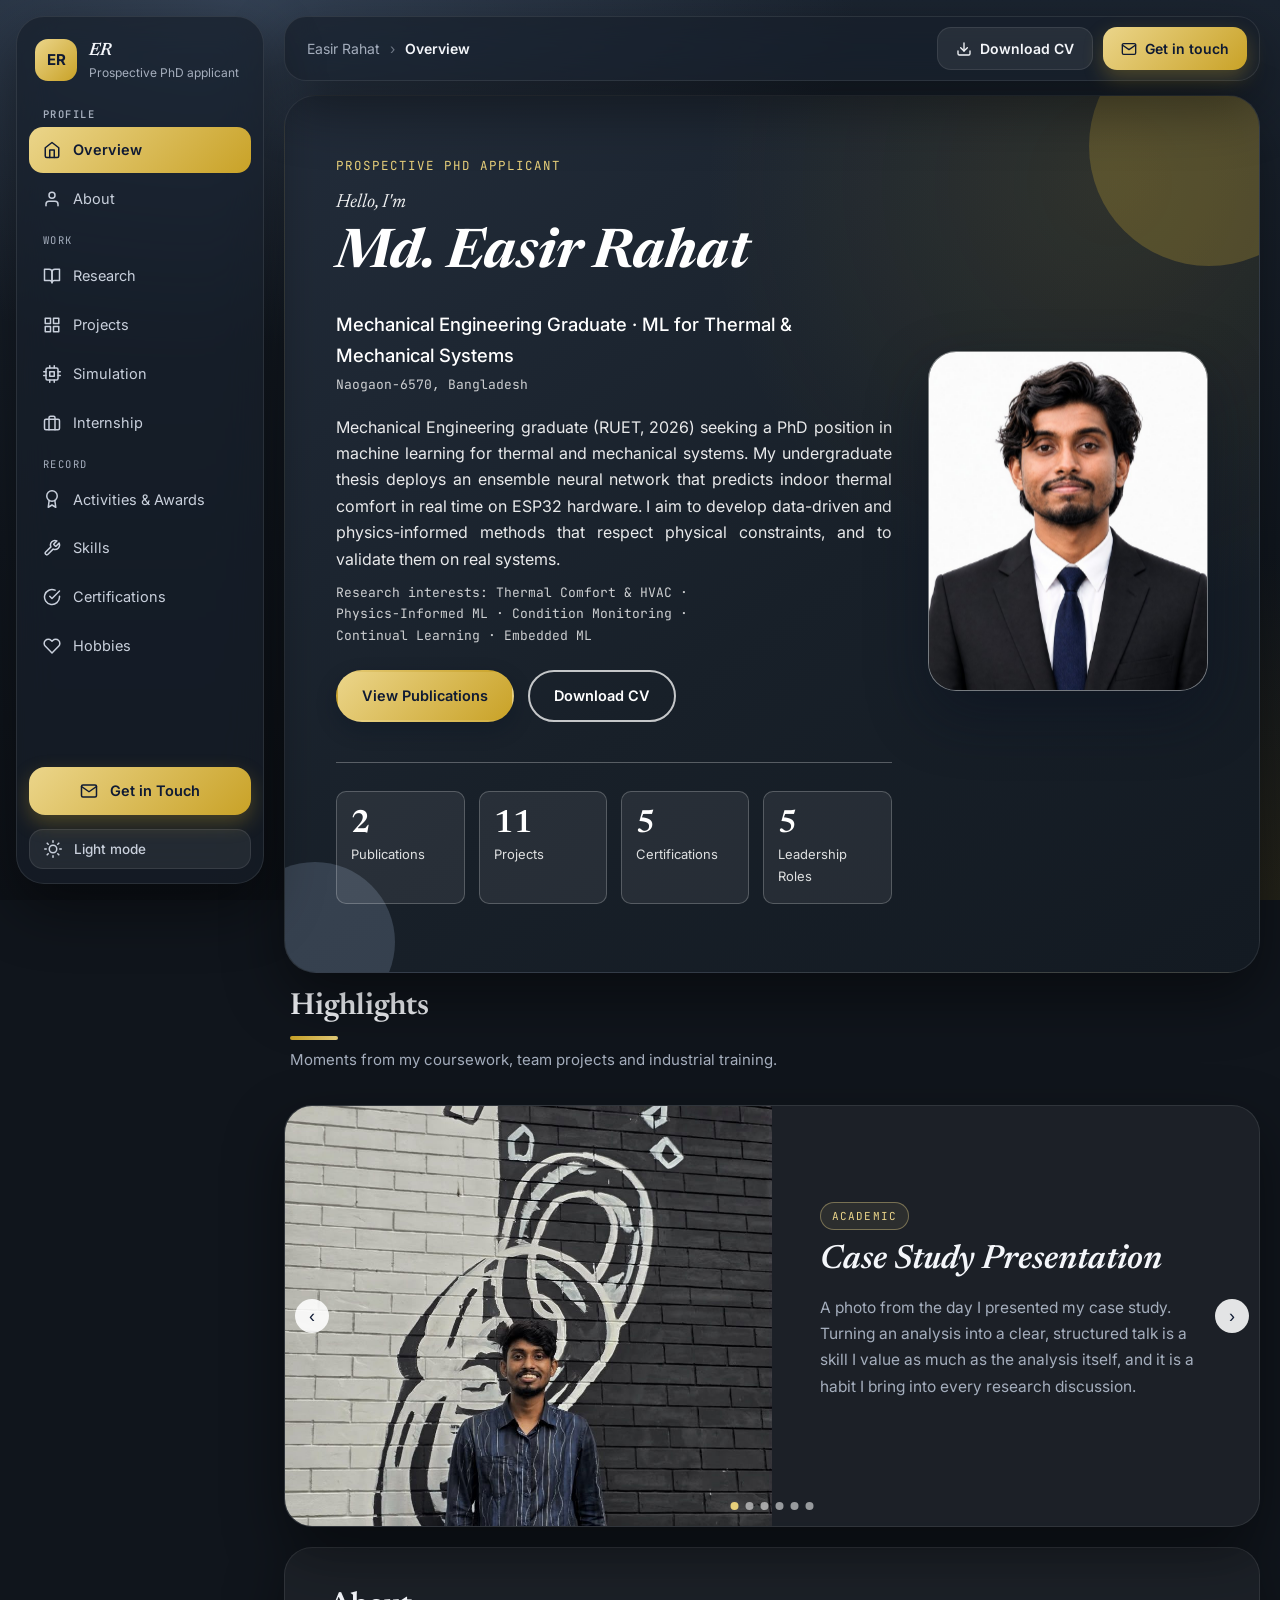
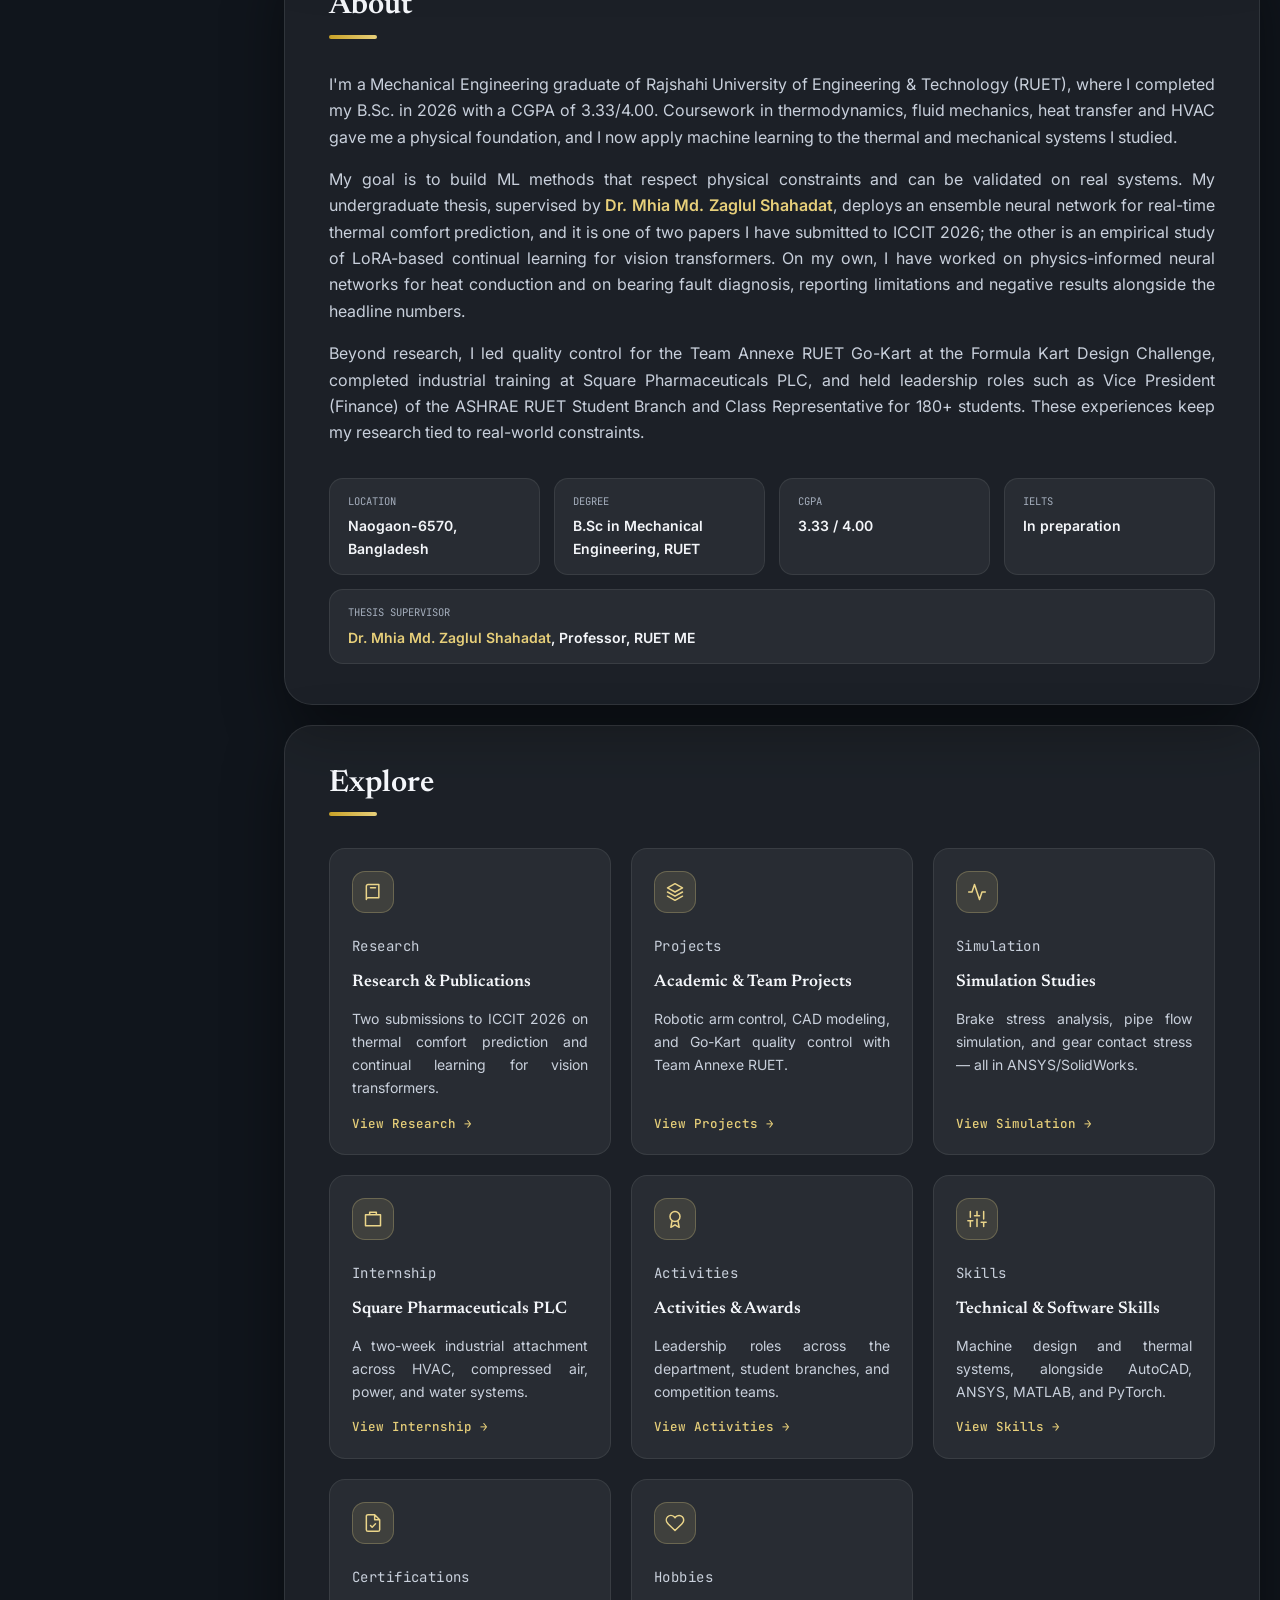
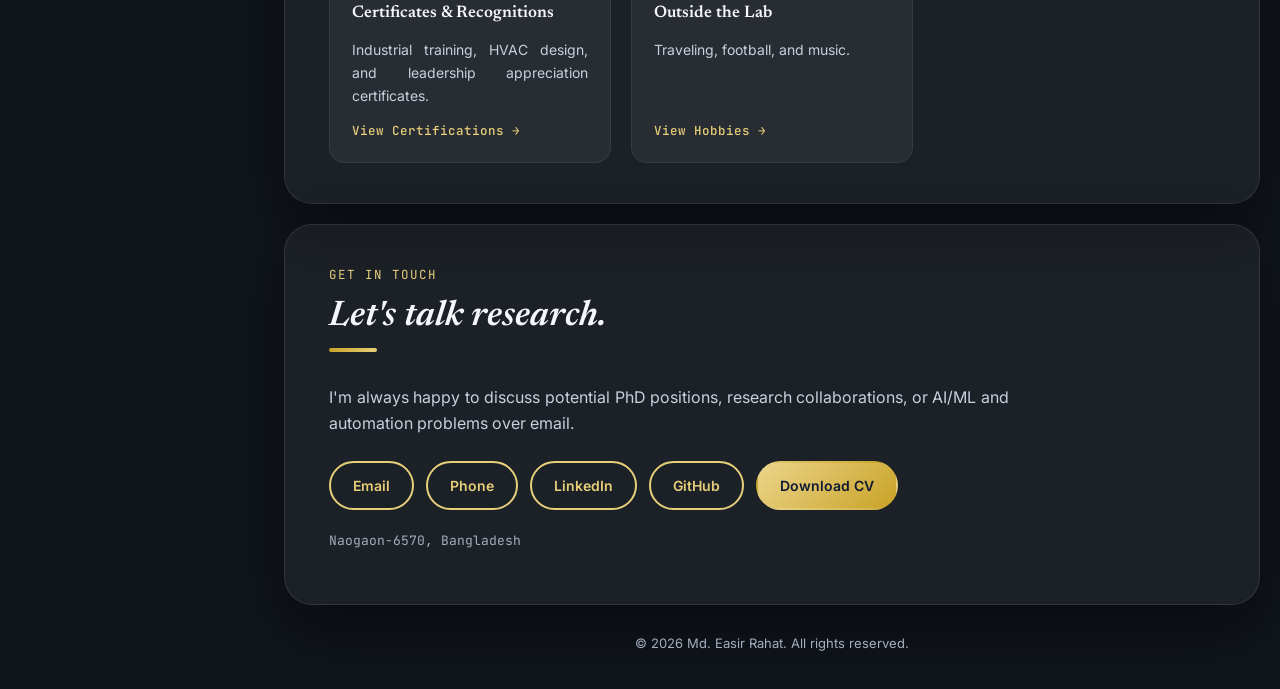
==== index.html @ 5503d008 "Update index.html" ====
<!DOCTYPE html>
<html lang="en">
<head>
<meta charset="UTF-8">
<meta name="viewport" content="width=device-width, initial-scale=1.0">
<title>Md. Easir Rahat — PhD Applicant, AI/ML &amp; Automation</title>
<meta name="description" content="Md. Easir Rahat — Mechanical Engineering graduate from RUET, PhD applicant researching AI/ML, computer vision, automation and CFD.">
<link rel="preconnect" href="https://fonts.googleapis.com">
<link rel="preconnect" href="https://fonts.gstatic.com" crossorigin>
<link href="https://fonts.googleapis.com/css2?family=Newsreader:ital,wght@0,500;0,600;1,500&family=Inter:wght@400;500;600;700&family=JetBrains+Mono:wght@400;500&display=swap" rel="stylesheet">
<link rel="stylesheet" href="styles.css">
</head>
<body>

<header class="site-header" id="top">
  <div class="wrap header-inner">
    <a class="wordmark" href="#top">ER</a>
    <nav class="main-nav" id="main-nav">
      <a href="index.html#about">About</a>
      <a href="research.html">Research</a>
      <a href="projects.html">Projects</a>
      <a href="simulation.html">Simulation</a>
      <a href="internship.html">Internship</a>
      <a href="activities.html">Activities &amp; Awards</a>
      <a href="skills.html">Skills</a>
      <a href="certifications.html">Certifications</a>
      <a href="hobbies.html">Hobbies</a>
      <a href="index.html#contact" class="nav-cta">Get in Touch</a>
    </nav>
    <button class="nav-toggle" id="nav-toggle" aria-label="Toggle menu" aria-expanded="false">
      <span></span><span></span><span></span>
    </button>
  </div>
</header>

<main>

  <!-- ============ HERO ============ -->
  <section class="hero">
    <div class="wrap hero-grid">
      <div class="hero-copy">
        <p class="eyebrow">Prospective PhD Applicant</p>
        <p class="hero-greeting">Hello, I'm</p>
        <h1>Md. Easir Rahat</h1>
        <p class="hero-tagline">Mechanical Engineering Graduate · ML for Thermal &amp; Mechanical Systems</p>
        <p class="hero-location">Naogaon-6570, Bangladesh</p>
        <p class="hero-pitch">
          Mechanical Engineering graduate (RUET, 2026) seeking a PhD position in machine learning for thermal and
          mechanical systems. My undergraduate thesis deploys an ensemble neural network that predicts indoor thermal
          comfort in real time on ESP32 hardware. I aim to develop data-driven and physics-informed methods that
          respect physical constraints, and to validate them on real systems.
        </p>
        <p class="hero-research-line">
          Research interests: <span class="ri">Thermal Comfort &amp; HVAC</span> · <span class="ri">Physics-Informed ML</span> · <span class="ri">Condition Monitoring</span> · <span class="ri">Continual Learning</span> · <span class="ri">Embedded ML</span>
        </p>
        <div class="hero-actions">
          <a href="research.html#publications" class="btn btn-primary">View Publications</a>
          <a href="assets/cv/Easir_Rahat_CV.pdf" download class="btn btn-outline">Download CV</a>
        </div>

        <div class="stat-row">
          <div class="stat stat-a"><span class="stat-num">2</span><span class="stat-label">Publications</span></div>
          <div class="stat stat-b"><span class="stat-num">11</span><span class="stat-label">Projects</span></div>
          <div class="stat stat-c"><span class="stat-num">5</span><span class="stat-label">Certifications</span></div>
          <div class="stat stat-d"><span class="stat-num">5</span><span class="stat-label">Leadership Roles</span></div>
        </div>
      </div>

      <div class="hero-visual">
        <div class="portrait-frame">
          <img src="assets/img/profile.jpg" alt="Md. Easir Rahat">
        </div>
      </div>
    </div>
  </section>

  <!-- ============ HIGHLIGHTS SLIDER ============ -->
  <section class="showcase" aria-label="Highlights">
    <div class="showcase-head">
      <h2>Highlights</h2>
      <p class="showcase-sub">Moments from my coursework, team projects and industrial training.</p>
    </div>
    <div class="carousel carousel-showcase" data-carousel>
      <div class="carousel-track">
        <figure class="slide">
          <img src="assets/img/slides/slide-case-study.jpeg" alt="Presenting my case study, standing in front of a painted brick wall" style="object-position: 50% 45%">
          <figcaption><span class="slide-tag">Academic</span><h3>Case Study Presentation</h3><p>A photo from the day I presented my case study. Turning an analysis into a clear, structured talk is a skill I value as much as the analysis itself, and it is a habit I bring into every research discussion.</p></figcaption>
        </figure>
        <figure class="slide">
          <img src="assets/img/slides/slide-central-viva.jpeg" alt="Seated at my central viva day" style="object-position: 50% 35%">
          <figcaption><span class="slide-tag">Academic</span><h3>Central Viva Day</h3><p>A relaxed moment from my central viva day at RUET, the oral examination that tests how well you understand the fundamentals of your degree. Preparing for it meant revisiting core coursework such as machine design and thermal systems.</p></figcaption>
        </figure>
        <figure class="slide">
          <img src="assets/img/gokart-final.jpg" alt="Completed Team Annexe RUET Go-Kart">
          <figcaption><span class="slide-tag">Team Project</span><h3>Team Annexe RUET Go-Kart</h3><p>The finished kart built for the Formula Kart Design Challenge (FKDC) in Coimbatore, India. As QC Team Lead for Team Annexe RUET, I checked materials and dimensions against design tolerances and tracked down fit issues during assembly, while keeping the safety-critical parts (steering, brakes and roll structure) uncompromised on a tight budget.</p></figcaption>
        </figure>
        <figure class="slide">
          <img src="assets/img/events/ashrae-hvac-group-photo.jpg" alt="Group photo at the ASHRAE HVAC Design session">
          <figcaption><span class="slide-tag">Leadership</span><h3>ASHRAE HVAC Design Session</h3><p>A two-day HVAC Design seminar with 150+ participants, coordinated as Vice President (Finance) of the ASHRAE RUET Student Branch, where I also managed the financial planning for the event. The session carried 10 Professional Development Hours.</p></figcaption>
        </figure>
        <figure class="slide">
          <img src="assets/img/internship/internship-plant-site-1.jpg" alt="At the Square Pharmaceuticals plant">
          <figcaption><span class="slide-tag">Industry</span><h3>Industrial Training at Square Pharmaceuticals</h3><p>A two-week attachment with the Engineering Department at Square Pharmaceuticals PLC, Pabna Unit (10–23 March 2025). I rotated across the HVAC and cleanroom systems, the compressed air network, the 11/0.4 kV substation, the water systems, and the nitrogen and oxygen plants.</p></figcaption>
        </figure>
        <figure class="slide">
          <img src="assets/img/slides/slide-certificate.jpeg" alt="Receiving the industrial training certificate at Square Pharmaceuticals" style="object-position: 50% 30%">
          <figcaption><span class="slide-tag">Industry</span><h3>Receiving the Internship Certificate</h3><p>Accepting my industrial training certificate at Square Pharmaceuticals PLC, Pabna Unit, after completing the two-week ME 4120 attachment. My final report included a few observations of my own, on packaging automation and on warehouse capacity as production scales up.</p></figcaption>
        </figure>
      </div>
      <button class="carousel-arrow prev" aria-label="Previous slide">&lsaquo;</button>
      <button class="carousel-arrow next" aria-label="Next slide">&rsaquo;</button>
      <div class="carousel-dots"></div>
    </div>
  </section>

  <!-- ============ ABOUT ============ -->
  <section class="section" id="about">
    <div class="wrap">
      <h2>About</h2>
      <div class="about-grid">
        <div class="about-text">
          <p class="about-copy">
            I'm a Mechanical Engineering graduate of Rajshahi University of Engineering &amp; Technology (RUET),
            where I completed my B.Sc. in 2026 with a CGPA of 3.33/4.00. Coursework in thermodynamics, fluid
            mechanics, heat transfer and HVAC gave me a physical foundation, and I now apply machine learning to
            the thermal and mechanical systems I studied.
          </p>
          <p class="about-copy">
            My goal is to build ML methods that respect physical constraints and can be validated on real systems.
            My undergraduate thesis, supervised by <a class="person-link" style="color: var(--link, var(--accent)); font-weight: 600; text-decoration: none;" href="https://ruet.ac.bd/mhiashahadat" target="_blank" rel="noopener">Dr. Mhia Md. Zaglul Shahadat</a>, deploys an ensemble neural network
            for real-time thermal comfort prediction, and it is one of two papers I have submitted to ICCIT 2026;
            the other is an empirical study of LoRA-based continual learning for vision transformers. On my own, I
            have worked on physics-informed neural networks for heat conduction and on bearing fault diagnosis,
            reporting limitations and negative results alongside the headline numbers.
          </p>
          <p class="about-copy">
            Beyond research, I led quality control for the Team Annexe RUET Go-Kart at the Formula Kart Design
            Challenge, completed industrial training at Square Pharmaceuticals PLC, and held leadership roles such
            as Vice President (Finance) of the ASHRAE RUET Student Branch and Class Representative for 180+
            students. These experiences keep my research tied to real-world constraints.
          </p>
        </div>
        <div class="fact-strip">
          <div class="fact"><span class="fact-label">Location</span><span class="fact-value">Naogaon-6570, Bangladesh</span></div>
          <div class="fact"><span class="fact-label">Degree</span><span class="fact-value">B.Sc in Mechanical Engineering, RUET</span></div>
          <div class="fact"><span class="fact-label">CGPA</span><span class="fact-value">3.33 / 4.00</span></div>
          <div class="fact"><span class="fact-label">IELTS</span><span class="fact-value">In preparation</span></div>
          <div class="fact"><span class="fact-label">Thesis Supervisor</span><span class="fact-value"><a class="person-link" style="color: var(--link, var(--accent)); font-weight: 600; text-decoration: none;" href="https://ruet.ac.bd/mhiashahadat" target="_blank" rel="noopener">Dr. Mhia Md. Zaglul Shahadat</a>, Professor, RUET ME</span></div>
        </div>
      </div>
    </div>
  </section>

  
  <!-- ============ EXPLORE ============ -->
  <section class="section alt" id="explore">
    <div class="wrap">
      <h2>Explore</h2>
      <div class="explore-grid">

        <a class="explore-card" href="research.html">
          <span class="card-ico"><svg viewBox="0 0 24 24" aria-hidden="true"><path d="M4 5a2 2 0 0 1 2-2h13v16H6a2 2 0 0 0-2 2zM4 19V5M9 7h6"/></svg></span>
          <p class="card-eyebrow">Research</p>
          <h3>Research &amp; Publications</h3>
          <p>Two submissions to ICCIT 2026 on thermal comfort prediction and continual learning for vision transformers.</p>
          <span class="explore-link">View Research &rarr;</span>
        </a>

        <a class="explore-card" href="projects.html">
          <span class="card-ico"><svg viewBox="0 0 24 24" aria-hidden="true"><path d="M12 2l9 5-9 5-9-5zM3 12l9 5 9-5M3 17l9 5 9-5"/></svg></span>
          <p class="card-eyebrow">Projects</p>
          <h3>Academic &amp; Team Projects</h3>
          <p>Robotic arm control, CAD modeling, and Go-Kart quality control with Team Annexe RUET.</p>
          <span class="explore-link">View Projects &rarr;</span>
        </a>

        <a class="explore-card" href="simulation.html">
          <span class="card-ico"><svg viewBox="0 0 24 24" aria-hidden="true"><path d="M22 12h-4l-3 9L9 3l-3 9H2"/></svg></span>
          <p class="card-eyebrow">Simulation</p>
          <h3>Simulation Studies</h3>
          <p>Brake stress analysis, pipe flow simulation, and gear contact stress — all in ANSYS/SolidWorks.</p>
          <span class="explore-link">View Simulation &rarr;</span>
        </a>

        <a class="explore-card" href="internship.html">
          <span class="card-ico"><svg viewBox="0 0 24 24" aria-hidden="true"><path d="M3 7h18v13H3zM8 7V4h8v3"/></svg></span>
          <p class="card-eyebrow">Internship</p>
          <h3>Square Pharmaceuticals PLC</h3>
          <p>A two-week industrial attachment across HVAC, compressed air, power, and water systems.</p>
          <span class="explore-link">View Internship &rarr;</span>
        </a>

        <a class="explore-card" href="activities.html">
          <span class="card-ico"><svg viewBox="0 0 24 24" aria-hidden="true"><path d="M12 15a6 6 0 1 0 0-12 6 6 0 0 0 0 12zM8.5 14L7 22l5-3 5 3-1.5-8"/></svg></span>
          <p class="card-eyebrow">Activities</p>
          <h3>Activities &amp; Awards</h3>
          <p>Leadership roles across the department, student branches, and competition teams.</p>
          <span class="explore-link">View Activities &rarr;</span>
        </a>

        <a class="explore-card" href="skills.html">
          <span class="card-ico"><svg viewBox="0 0 24 24" aria-hidden="true"><path d="M4 21v-7M4 10V3M12 21v-9M12 8V3M20 21v-5M20 12V3M1 14h6M9 8h6M17 16h6"/></svg></span>
          <p class="card-eyebrow">Skills</p>
          <h3>Technical &amp; Software Skills</h3>
          <p>Machine design and thermal systems, alongside AutoCAD, ANSYS, MATLAB, and PyTorch.</p>
          <span class="explore-link">View Skills &rarr;</span>
        </a>

        <a class="explore-card" href="certifications.html">
          <span class="card-ico"><svg viewBox="0 0 24 24" aria-hidden="true"><path d="M14 2H6a2 2 0 0 0-2 2v16a2 2 0 0 0 2 2h12a2 2 0 0 0 2-2V8zM14 2v6h6M9 15l2 2 4-4"/></svg></span>
          <p class="card-eyebrow">Certifications</p>
          <h3>Certificates &amp; Recognitions</h3>
          <p>Industrial training, HVAC design, and leadership appreciation certificates.</p>
          <span class="explore-link">View Certifications &rarr;</span>
        </a>

        <a class="explore-card" href="hobbies.html">
          <span class="card-ico"><svg viewBox="0 0 24 24" aria-hidden="true"><path d="M20.8 4.6a5.5 5.5 0 0 0-7.8 0L12 5.7l-1-1.1a5.5 5.5 0 0 0-7.8 7.8l1 1.1L12 21l7.8-7.5 1-1.1a5.5 5.5 0 0 0 0-7.8z"/></svg></span>
          <p class="card-eyebrow">Hobbies</p>
          <h3>Outside the Lab</h3>
          <p>Traveling, football, and music.</p>
          <span class="explore-link">View Hobbies &rarr;</span>
        </a>

      </div>
    </div>
  </section>


  <!-- ============ CONTACT ============ -->
  <section class="section" id="contact">
    <div class="wrap contact-wrap">
      <p class="eyebrow">Get in Touch</p>
      <h2 class="contact-headline">Let's talk research.</h2>
      <p class="about-copy">I'm always happy to discuss potential PhD positions, research collaborations, or AI/ML and automation problems over email.</p>
      <div class="contact-pills">
        <a href="mailto:easirrahat17@gmail.com" class="pill-link">Email</a>
        <a href="tel:+8801872104142" class="pill-link">Phone</a>
        <a href="https://www.linkedin.com/in/easir-ruet" target="_blank" rel="noopener" class="pill-link">LinkedIn</a>
        <a href="https://github.com/easirht" target="_blank" rel="noopener" class="pill-link">GitHub</a>
        <a href="assets/cv/Easir_Rahat_CV.pdf" download class="pill-link pill-primary">Download CV</a>
      </div>
      <p class="contact-detail">Naogaon-6570, Bangladesh</p>
    </div>
  </section>

</main>

<footer class="site-footer">
  <div class="wrap">
    <p>&copy; <span id="year"></span> Md. Easir Rahat. All rights reserved.</p>
  </div>
</footer>

<script src="script.js"></script>
</body>
</html>
---- styles.css ----
/* ==========================================================================
   TOKENS — "Midnight & Gold" theme, deep navy + champagne gold on warm ivory
   To change the look later, edit the colours in this block first.
   ========================================================================== */
:root {
  --paper: #FAF8F3;
  --paper-alt: #F0ECE1;
  --card: #FFFFFF;
  --ink: #0F1A33;
  --ink-soft: #3C4560;
  --muted: #5C627A;        /* darker than before so small grey text stays readable */
  --accent: #243041;
  --accent-deep: #0F1A33;
  --line: #E6E0D1;

  --pink: #C9A227;          /* gold highlight (kept name so existing rules work) */
  --amber: #D4AF37;
  --teal: #8FA3C0;
  --gold-soft: #E7CF7A;     /* gold used for text on dark backgrounds */

  /* Deep hero: navy base + soft gold glow (top-right) + blue glow (bottom-left) */
  --grad:
    radial-gradient(70% 80% at 92% 0%, rgba(201, 162, 39, 0.28) 0%, transparent 60%),
    radial-gradient(80% 80% at 0% 100%, rgba(120, 150, 190, 0.38) 0%, transparent 60%),
    linear-gradient(145deg, #080F20 0%, #1A2430 50%, #243041 100%);
  --grad-btn: linear-gradient(135deg, #243041, #0F1A33);
  --gold-btn: linear-gradient(135deg, #EBD58A, #C9A227);
  --gold-line: linear-gradient(90deg, #C9A227, #E7CF7A);
  --shadow: 0 10px 30px rgba(15, 26, 51, 0.12);
  --btn-glow: rgba(15, 26, 51, 0.3);
  --hero-hover: #F6EBC8;
  --stat-bg: rgba(255, 255, 255, 0.07);
  --sel: #E9DDB0;

  --font-serif: 'Newsreader', serif;
  --font-sans: 'Inter', sans-serif;
  --font-mono: 'JetBrains Mono', monospace;

  --max: 1080px;
}

* { box-sizing: border-box; }
html { scroll-behavior: smooth; }
@media (prefers-reduced-motion: reduce) {
  html { scroll-behavior: auto; }
  *, *::before, *::after { animation: none !important; transition: none !important; }
}

body {
  margin: 0;
  background: var(--paper);
  color: var(--ink);
  font-family: var(--font-sans);
  line-height: 1.65;
  font-size: 16px;
}

.wrap { max-width: var(--max); margin: 0 auto; padding: 0 24px; }

h1, h2, h3 { font-family: var(--font-serif); color: var(--ink); margin: 0 0 0.4em; line-height: 1.2; }
h2 { font-size: 1.9rem; font-weight: 600; margin-bottom: 32px; }
h3 { font-size: 1.2rem; font-weight: 600; }

p { margin: 0 0 1em; }
a { color: var(--accent); text-decoration: none; }
a:hover { text-decoration: underline; }
a:focus-visible, button:focus-visible { outline: 2px solid var(--accent-deep); outline-offset: 3px; }
ul, ol { list-style: none; margin: 0; padding: 0; }
img { max-width: 100%; display: block; }

/* ==========================================================================
   HEADER
   ========================================================================== */
.site-header {
  position: sticky; top: 0; z-index: 50;
  background: rgba(255, 255, 255, 0.92);
  backdrop-filter: blur(6px);
  border-bottom: var(--hairline) solid var(--line);
}
.header-inner { display: flex; align-items: center; justify-content: space-between; height: 68px; }
.wordmark { font-family: var(--font-serif); font-weight: 600; font-size: 19px; color: var(--ink); font-style: italic; }
.wordmark:hover { text-decoration: none; }

.main-nav { display: flex; gap: 26px; }
.main-nav a { font-size: 14px; color: var(--ink-soft); }
.main-nav a:hover { color: var(--accent); text-decoration: none; }
.nav-cta { color: #FFFFFF !important; font-weight: 600; background: var(--grad-btn); padding: 7px 16px; border-radius: 999px; }
.nav-cta:hover { color: #FFFFFF !important; transform: translateY(-1px); }

.nav-toggle { display: none; flex-direction: column; gap: 5px; background: none; border: none; cursor: pointer; padding: 8px; }
.nav-toggle span { width: 22px; height: 2px; background: var(--ink); display: block; }

/* ==========================================================================
   HERO
   ========================================================================== */
.hero {
  position: relative; overflow: hidden;
  padding: 72px 0 88px; background: var(--grad); color: #FFFFFF;
  border-radius: 0 0 36px 36px;
}
.hero::before, .hero::after { content: ""; position: absolute; border-radius: 50%; opacity: 0.25; pointer-events: none; animation: float 9s ease-in-out infinite; }
.hero::before { width: 240px; height: 240px; background: var(--amber); right: -70px; top: -70px; }
.hero::after { width: 160px; height: 160px; background: var(--teal); left: -50px; bottom: -50px; animation-delay: -3s; }
.hero .wrap { position: relative; z-index: 1; }
@keyframes float { 0%, 100% { transform: translateY(0); } 50% { transform: translateY(-12px); } }
.hero-grid { display: grid; grid-template-columns: 1.1fr 0.9fr; gap: 56px; align-items: center; }

.eyebrow {
  font-family: var(--font-mono); font-size: 12.5px; text-transform: uppercase;
  letter-spacing: 0.08em; color: var(--accent); margin-bottom: 10px;
}
.hero-greeting { font-family: var(--font-serif); font-style: italic; font-size: 1.2rem; color: var(--ink-soft); margin: 0 0 4px; }
.hero-copy h1 { font-size: clamp(2.4rem, 5vw, 3.4rem); font-style: italic; }
.hero-tagline { font-size: 1.15rem; color: var(--ink-soft); font-weight: 500; margin-bottom: 4px; }
.hero-location { font-family: var(--font-mono); font-size: 13px; color: var(--muted); margin-bottom: 18px; }
.hero-pitch { color: var(--ink-soft); max-width: 52ch; }
.hero-research-line { font-family: var(--font-mono); font-size: 13px; color: var(--muted); max-width: 58ch; margin-top: -6px; }

.hero-actions { display: flex; gap: 14px; margin-top: 24px; flex-wrap: wrap; }

.stat-row {
  display: grid; grid-template-columns: repeat(4, 1fr); gap: 14px; margin-top: 40px; padding-top: 28px;
  border-top: var(--hairline) solid var(--line);
}
.stat {
  display: flex; flex-direction: column; gap: 4px;
  padding: 16px 14px; border-radius: 10px;
  background: var(--accent);
}
.stat-num { font-family: var(--font-serif); font-weight: 600; font-size: 2rem; line-height: 1; color: #FFFFFF; }
.stat-label { font-size: 13px; color: #FFFFFF; opacity: 0.85; }
.btn {
  font-family: var(--font-sans); font-weight: 600; font-size: 14.5px;
  padding: 12px 24px; border-radius: 999px; display: inline-block; border: 2px solid transparent;
}
.btn:hover { text-decoration: none; }
.btn-primary {
  background: var(--grad-btn); color: #FFFFFF;
  box-shadow: 0 8px 20px var(--btn-glow); transition: transform 0.15s, box-shadow 0.15s;
}
.btn-primary:hover { transform: translateY(-2px); box-shadow: 0 12px 26px var(--btn-glow); }
.btn-outline { border-color: var(--accent); color: var(--accent); transition: background 0.15s, color 0.15s; }
.btn-outline:hover { background: var(--accent); color: #FFFFFF; border-color: var(--accent); }

.hero-visual { position: relative; display: flex; align-items: center; justify-content: center; margin-top: -18px; }
.portrait-frame {
  width: 280px; height: 340px; border-radius: 28px;
  border: var(--hairline) solid rgba(255, 255, 255, 0.38); padding: 5px; overflow: hidden;
  background: rgba(255, 255, 255, 0.06);
  box-shadow: 0 24px 60px rgba(8, 15, 32, 0.45), inset 0 0 0 1px rgba(255, 255, 255, 0.04);
}
.portrait-frame img { width: 100%; height: 100%; object-fit: cover; border-radius: 22px; }

/* Hero text and buttons sit on the gradient, so they use light colours here */
.hero .eyebrow { color: var(--gold-soft); }
.hero .hero-greeting { color: rgba(255, 255, 255, 0.92); }
.hero .hero-copy h1,
.hero .hero-tagline { color: #FFFFFF; }
.hero .hero-location,
.hero .hero-research-line { color: rgba(255, 255, 255, 0.78); }
.hero .hero-pitch { color: rgba(255, 255, 255, 0.9); }
.hero .stat-row { border-top-color: rgba(255, 255, 255, 0.28); }
.hero .stat { background: var(--stat-bg); border: 1px solid rgba(255, 255, 255, 0.22); backdrop-filter: blur(4px); }
.hero .btn-primary { background: var(--gold-btn); color: var(--accent-deep); box-shadow: 0 8px 20px rgba(8, 15, 32, 0.3); }
.hero .btn-primary:hover { background: var(--hero-hover); color: var(--accent-deep); }
.hero .btn-outline { border-color: rgba(255, 255, 255, 0.75); color: #FFFFFF; }
.hero .btn-outline:hover { background: #FFFFFF; color: var(--accent); border-color: #FFFFFF; }

/* ==========================================================================
   SECTIONS
   ========================================================================== */
.section { padding: 68px 0; }
.section.alt { background: var(--paper-alt); }

.card-eyebrow {
  font-family: var(--font-mono); font-size: 11.5px; color: var(--accent);
  letter-spacing: 0.03em; margin: 0 0 6px;
}

/* ==========================================================================
   ABOUT
   ========================================================================== */
.about-grid { display: flex; flex-direction: column; gap: 32px; }
.about-copy { max-width: 68ch; color: var(--ink-soft); }
.fact-strip { display: flex; flex-wrap: wrap; gap: 14px; }
.fact {
  background: var(--card); border: var(--hairline) solid var(--line); border-radius: 14px; padding: 14px 18px;
  display: flex; flex-direction: column; gap: 4px; flex: 1 1 180px;
}
.fact-label { font-family: var(--font-mono); font-size: 10.5px; text-transform: uppercase; color: var(--muted); }
.fact-value { font-size: 14px; font-weight: 600; }

/* ==========================================================================
   RESEARCH FOCUS
   ========================================================================== */
.research-quote {
  font-family: var(--font-serif); font-style: italic; font-size: 1.25rem;
  color: var(--ink); line-height: 1.55; margin: 0 0 28px;
  border-left: 3px solid var(--accent); padding-left: 24px; max-width: 72ch;
}
.tag-row { display: flex; flex-wrap: wrap; gap: 10px; }
.tag-row.small .tag { font-size: 12px; padding: 5px 12px; }
.tag {
  font-family: var(--font-mono); font-size: 13px; color: var(--ink-soft);
  background: var(--card); border: var(--hairline) solid var(--line); border-radius: 999px; padding: 7px 16px;
}

/* ==========================================================================
   PUBLICATIONS
   ========================================================================== */
.pub { padding: 28px 0; border-bottom: var(--hairline) solid var(--line); }
.pub:last-child { border-bottom: none; }
.pub-head { display: flex; flex-direction: column; gap: 6px; margin-bottom: 8px; }
.pub-head h3 { max-width: 70ch; }
.pub-status {
  font-family: var(--font-mono); font-size: 12px; color: var(--accent);
  background: var(--card); border: var(--hairline) solid var(--line); display: inline-block; padding: 4px 12px; border-radius: 999px; width: fit-content;
}
.pub-authors { font-size: 14px; color: var(--ink-soft); margin-bottom: 10px; }
.pub-desc { color: var(--ink-soft); max-width: 74ch; }

/* ==========================================================================
   PROJECTS
   ========================================================================== */
.project-grid { display: grid; grid-template-columns: repeat(2, 1fr); gap: 32px; }
.project-card-wide { grid-column: 1 / -1; }
.project-media {
  border-radius: 16px; overflow: hidden; margin-bottom: 16px; background: var(--card); border: var(--hairline) solid var(--line);
  aspect-ratio: 4/3;
}
.project-media img { width: 100%; height: 100%; object-fit: cover; }
.project-media.two-up { display: grid; grid-template-columns: 1fr 1fr; gap: 2px; aspect-ratio: 8/3; }
.project-media.placeholder {
  display: flex; align-items: center; justify-content: center;
  background: repeating-linear-gradient(45deg, var(--paper-alt), var(--paper-alt) 10px, var(--card) 10px, var(--card) 20px);
}
.project-media.placeholder::before {
  content: attr(data-label);
  font-family: var(--font-mono); font-size: 12px; color: var(--muted);
  background: var(--card); padding: 6px 14px; border-radius: 999px;
}
.project-card p:last-child { color: var(--ink-soft); font-size: 14.5px; }

.project-details { margin-top: 14px; }
.project-details summary {
  font-family: var(--font-mono); font-size: 13px; color: var(--accent);
  cursor: pointer; list-style: none; user-select: none;
}
.project-details summary::-webkit-details-marker { display: none; }
.project-details summary:hover { color: var(--ink); }
.project-details[open] summary { color: var(--ink); margin-bottom: 10px; }
.project-details p {
  color: var(--ink-soft); font-size: 14.5px; max-width: 68ch;
  border-left: 2px solid var(--accent); padding-left: 16px;
}

/* ==========================================================================
   TIMELINE
   ========================================================================== */
.timeline { position: relative; padding-left: 28px; border-left: 2px solid var(--line); }
.timeline li { position: relative; padding-bottom: 32px; }
.timeline li:last-child { padding-bottom: 0; }
.timeline li::before {
  content: ""; position: absolute; left: -34px; top: 4px;
  width: 12px; height: 12px; border-radius: 50%; background: var(--accent);
  border: 2px solid var(--paper);
}
.timeline-date {
  font-family: var(--font-mono); font-size: 12px; color: var(--accent);
  display: block; margin-bottom: 4px;
}
.timeline-body p { color: var(--ink-soft); font-size: 14.5px; max-width: 70ch; }

/* ==========================================================================
   SKILLS
   ========================================================================== */
.skills-cols { display: grid; grid-template-columns: 1fr 1fr; gap: 40px; }
.chip-row { display: flex; flex-wrap: wrap; gap: 10px; }
.chip {
  background: var(--card); border: var(--hairline) solid var(--line); border-radius: 999px;
  padding: 8px 16px; font-size: 13.5px;
}

/* ==========================================================================
   CERTIFICATIONS
   ========================================================================== */
.cert-list { display: flex; flex-direction: column; gap: 20px; }
.cert-row {
  display: grid; grid-template-columns: 130px 1fr; gap: 22px;
  background: var(--card); border: var(--hairline) solid var(--line); border-radius: 16px; padding: 18px; align-items: center;
}
.cert-row img { border-radius: 10px; aspect-ratio: 4/3; object-fit: cover; }
.cert-row p:last-child { color: var(--ink-soft); font-size: 14px; margin: 0 0 8px; }
.cert-links { display: flex; gap: 18px; font-family: var(--font-mono); font-size: 12.5px; }

/* ==========================================================================
   HOBBIES
   ========================================================================== */
.hobby-strip { display: grid; grid-template-columns: repeat(4, 1fr); gap: 14px; margin-top: 20px; }
.hobby-strip img { border-radius: 14px; aspect-ratio: 1/1; object-fit: cover; }
.internship-strip { grid-template-columns: repeat(3, 1fr); margin-top: 20px; }
.hobby-group { margin-bottom: 40px; }
.hobby-group:last-child { margin-bottom: 0; }
.hobby-group h3 { margin-bottom: 4px; }

/* ==========================================================================
   CONTACT
   ========================================================================== */
.contact-wrap { text-align: left; }
.contact-headline { font-size: 2.2rem; font-style: italic; }
.contact-pills { display: flex; flex-wrap: wrap; gap: 12px; margin: 24px 0 20px; }
.pill-link {
  font-family: var(--font-sans); font-weight: 600; font-size: 14px;
  padding: 11px 22px; border-radius: 999px; border: 2px solid var(--accent);
  color: var(--accent);
}
.pill-link:hover { text-decoration: none; background: var(--accent); color: #FFFFFF; border-color: var(--accent); }
.pill-primary { background: var(--grad-btn); border-color: transparent; color: #FFFFFF; }
.pill-primary:hover { background: var(--accent-deep); border-color: var(--accent-deep); color: #FFFFFF; }
.contact-detail { font-family: var(--font-mono); font-size: 13px; color: var(--muted); }

.internship-narrative { color: var(--ink-soft); max-width: 74ch; margin: 20px 0 24px; }

/* ==========================================================================
   FOOTER
   ========================================================================== */
.site-footer { padding: 28px 0; border-top: var(--hairline) solid var(--line); }
.site-footer p { margin: 0; font-size: 13px; color: var(--muted); }

/* ==========================================================================
   CAROUSEL
   ========================================================================== */
.carousel {
  position: relative; border-radius: 16px; overflow: hidden;
  aspect-ratio: 4/3; background: var(--card);
}
.carousel-track { display: flex; height: 100%; transition: transform 0.45s ease; }
.carousel-track img { width: 100%; height: 100%; object-fit: cover; flex: 0 0 100%; }

.carousel-arrow {
  position: absolute; top: 50%; transform: translateY(-50%);
  width: 34px; height: 34px; border-radius: 50%; border: none;
  background: rgba(255,255,255,0.88); color: var(--ink);
  font-size: 18px; line-height: 1; cursor: pointer;
  display: flex; align-items: center; justify-content: center;
}
.carousel-arrow.prev { left: 10px; }
.carousel-arrow.next { right: 10px; }
.carousel-arrow:hover { background: #fff; }

.carousel-dots {
  position: absolute; bottom: 12px; left: 50%; transform: translateX(-50%);
  display: flex; gap: 7px;
}
.carousel-dots button {
  width: 8px; height: 8px; border-radius: 50%; border: none; padding: 0;
  background: rgba(255,255,255,0.55); cursor: pointer;
}
.carousel-dots button.active { background: var(--accent); }

.carousel-sm { aspect-ratio: 16/9; margin-top: 16px; max-width: 480px; }

/* ==========================================================================
   PAGE HERO (sub-page banner)
   ========================================================================== */
.page-hero { padding: 44px 0 8px; }
.back-link {
  font-family: var(--font-mono); font-size: 12.5px; color: var(--ink-soft);
  display: inline-flex; align-items: center; gap: 6px; margin-bottom: 18px;
}
.back-link:hover { color: var(--accent); text-decoration: none; }
.page-hero h1 { font-size: clamp(1.9rem, 4vw, 2.6rem); font-style: italic; margin-bottom: 10px; }
.page-hero-desc { color: var(--ink-soft); max-width: 68ch; }

/* ==========================================================================
   EXPLORE GRID (homepage section links)
   ========================================================================== */
.explore-grid { display: grid; grid-template-columns: repeat(3, 1fr); gap: 20px; }
.explore-card {
  background: var(--card); border: var(--hairline) solid var(--line); border-radius: 16px;
  padding: 22px 22px 20px; display: flex; flex-direction: column; gap: 8px;
}
.explore-card h3 { font-size: 1.05rem; }
.explore-card p { color: var(--ink-soft); font-size: 14px; margin: 0 0 6px; flex-grow: 1; }
.explore-link { font-family: var(--font-mono); font-size: 12.5px; font-weight: 500; color: var(--accent); }
.explore-card:hover .explore-link { color: var(--ink); }
.explore-card:hover { border-color: var(--accent); }

/* ==========================================================================
   SIMULATION
   ========================================================================== */
.sim-grid { display: grid; grid-template-columns: repeat(2, 1fr); gap: 32px; }
.sim-card {
  background: var(--card); border: var(--hairline) solid var(--line); border-radius: 16px;
  padding: 24px; display: flex; flex-direction: column; gap: 10px;
}
.sim-media {
  border-radius: 14px; overflow: hidden; aspect-ratio: 4/3; margin-bottom: 6px;
  display: flex; align-items: center; justify-content: center;
  background: repeating-linear-gradient(45deg, var(--paper-alt), var(--paper-alt) 10px, var(--card) 10px, var(--card) 20px);
  border: var(--hairline) solid var(--line);
}
.sim-media::before {
  content: attr(data-label);
  font-family: var(--font-mono); font-size: 12px; color: var(--muted);
  background: var(--card); padding: 6px 14px; border-radius: 999px; text-align: center;
}
.sim-media img { width: 100%; height: 100%; object-fit: cover; }
.sim-card.sim-pending { align-items: center; justify-content: center; text-align: center; border-style: dashed; }
.sim-card.sim-pending .card-eyebrow { margin: 0; }

.sim-feature {
  background: var(--card); border: var(--hairline) solid var(--line); border-radius: 16px;
  padding: 28px; margin-top: 32px;
}
.sim-feature h3 { margin-bottom: 10px; }
.sim-feature .about-copy { margin-bottom: 14px; }
.sim-feature .tag-row { margin-bottom: 20px; }
.sim-feature .carousel { max-width: 640px; margin: 0 auto; }
.sim-download { margin-top: 16px; font-family: var(--font-mono); font-size: 13px; }
.sim-results { display: flex; flex-wrap: wrap; gap: 14px; margin: 18px 0 22px; }
.sim-results .fact { flex: 1 1 180px; }

/* Active nav link (current page) */
.main-nav a.is-current { color: var(--accent); }

/* ==========================================================================
   THEME LAYER — soft shadows, tinted chips, gradient underline.
   Delete this block to get a flatter look.
   ========================================================================== */
::selection { background: var(--sel); color: var(--ink); }
h2::after { content: ""; display: block; width: 48px; height: 4px; border-radius: 4px; background: var(--gold-line); margin-top: 10px; }
.fact, .cert-row, .explore-card, .sim-card, .sim-feature { box-shadow: var(--shadow); }
.explore-card { transition: transform 0.2s, border-color 0.2s, box-shadow 0.2s; }
.explore-card:hover { transform: translateY(-4px); }
.tag, .chip, .pub-status { background: var(--paper-alt); border-color: transparent; color: var(--accent-deep); }
.research-quote { border-left-color: var(--pink); }
.site-footer { background: var(--card); }

/* ==========================================================================
   RESPONSIVE
   ========================================================================== */
@media (max-width: 860px) {
  .hero-grid { grid-template-columns: 1fr; text-align: center; }
  .hero-copy { order: 2; }
  .hero-visual { order: 1; }
  .hero-pitch { margin-left: auto; margin-right: auto; }
  .hero-actions { justify-content: center; }
  .about-copy { margin-left: auto; margin-right: auto; }

  .project-grid, .skills-cols { grid-template-columns: 1fr; }
  .cert-row { grid-template-columns: 90px 1fr; }
  .hobby-strip { grid-template-columns: repeat(2, 1fr); }
  .explore-grid { grid-template-columns: 1fr; }
  .sim-grid { grid-template-columns: 1fr; }
  .stat-row { grid-template-columns: repeat(2, 1fr); }

  .main-nav {
    position: fixed; top: 68px; left: 0; right: 0; background: var(--card);
    border-bottom: var(--hairline) solid var(--line); flex-direction: column; align-items: flex-start;
    padding: 16px 24px 24px; gap: 14px; transform: translateY(-130%); transition: transform 0.25s ease;
  }
  .main-nav.is-open { transform: translateY(0); }
  .nav-toggle { display: flex; }
}

@media (max-width: 520px) {
  .hobby-strip { grid-template-columns: repeat(2, 1fr); }
  .project-media.two-up { grid-template-columns: 1fr; aspect-ratio: 4/3; }
}


/* Layout fix: a grid item will not shrink below its content by default, so the
   photo carousels were making project cards wider than a phone screen.
   min-width: 0 lets the cards shrink to the screen. */
.project-card, .sim-feature, .carousel { min-width: 0; }


/* ==========================================================================
   ANIMATIONS — pairs with the animation code at the bottom of script.js
   (scroll reveal, stat count-up, scroll progress line, header shadow).
   All of it switches off for visitors who ask their device for less motion.
   To remove the animations completely, delete this block.
   ========================================================================== */
@keyframes drift { 0% { background-position: 0% 0%; } 100% { background-position: 100% 100%; } }
@keyframes rise  { from { opacity: 0; transform: translateY(26px); } to { opacity: 1; transform: none; } }
@keyframes pop   { from { opacity: 0; transform: scale(0.92) translateY(20px); } to { opacity: 1; transform: none; } }
@keyframes bob   { 0%, 100% { transform: translateY(0) rotate(0); } 50% { transform: translateY(-10px) rotate(0.6deg); } }
@keyframes ping  { 0% { box-shadow: 0 0 0 0 var(--btn-glow); } 70%, 100% { box-shadow: 0 0 0 11px transparent; } }
@keyframes shine { from { transform: translateX(-130%) skewX(-20deg); } to { transform: translateX(230%) skewX(-20deg); } }

/* Hero: staggered text entrance, popping and floating portrait */
.hero-copy > * { animation: rise 0.9s cubic-bezier(0.2, 0.7, 0.2, 1) both; }
.hero-copy > :nth-child(1) { animation-delay: 0.05s; }
.hero-copy > :nth-child(2) { animation-delay: 0.15s; }
.hero-copy > :nth-child(3) { animation-delay: 0.25s; }
.hero-copy > :nth-child(4) { animation-delay: 0.35s; }
.hero-copy > :nth-child(5) { animation-delay: 0.45s; }
.hero-copy > :nth-child(6) { animation-delay: 0.55s; }
.hero-copy > :nth-child(7) { animation-delay: 0.65s; }
.hero-copy > :nth-child(8) { animation-delay: 0.8s; }
.hero-copy > :nth-child(n+9) { animation-delay: 0.95s; }
.hero-visual { animation: pop 1s cubic-bezier(0.2, 0.7, 0.2, 1) 0.3s both; }
.portrait-frame { animation: bob 7s ease-in-out 1.4s infinite; }

/* Slowly drifting glow. Desktop only, so phones do not repaint it all day. */
@media (min-width: 861px) {
  .hero { background-size: 170% 170%; animation: drift 22s ease-in-out infinite alternate; }
}

/* Timeline dots pulse */
.timeline li::before { animation: ping 2.6s ease-out infinite; }

/* Buttons: shine sweep on hover */
.btn, .pill-link, .nav-cta { position: relative; overflow: hidden; transition: transform 0.2s, box-shadow 0.2s, background 0.2s, color 0.2s; }
.btn-primary::after, .pill-primary::after, .nav-cta::after {
  content: ""; position: absolute; inset: 0 auto 0 0; width: 40%; pointer-events: none;
  background: linear-gradient(90deg, transparent, rgba(255, 255, 255, 0.4), transparent);
  transform: translateX(-130%) skewX(-20deg);
}
.btn-primary:hover::after, .pill-primary:hover::after, .nav-cta:hover::after { animation: shine 0.8s ease; }
.pill-link:hover { transform: translateY(-2px); }

/* Header shadow once the page scrolls (class added by script.js) */
.site-header { transition: box-shadow 0.3s; }
.site-header.scrolled { box-shadow: 0 8px 24px rgba(15, 26, 51, 0.1); }

/* Hover lifts. This block comes BEFORE .reveal so the reveal transition wins while it plays. */
.fact, .sim-card, .cert-row, .project-media, .chip, .tag { transition: transform 0.25s, box-shadow 0.25s, border-color 0.25s, background 0.25s; }
.fact:hover, .sim-card:hover, .cert-row:hover { transform: translateY(-4px); border-color: var(--accent); }
.project-card:hover .project-media { transform: translateY(-4px); box-shadow: var(--shadow); }
.chip:hover, .tag:hover { transform: translateY(-2px); }

/* Scroll reveal (class added by script.js, removed again after it has played) */
.reveal { opacity: 0; transform: translateY(26px); transition: opacity 0.8s cubic-bezier(0.2, 0.7, 0.2, 1), transform 0.8s cubic-bezier(0.2, 0.7, 0.2, 1); }
.reveal.in { opacity: 1; transform: none; }
h2.reveal::after { width: 0; transition: width 0.9s cubic-bezier(0.2, 0.7, 0.2, 1) 0.35s; }
h2.reveal.in::after { width: 48px; }
@media print { .reveal { opacity: 1 !important; transform: none !important; } }

/* ==========================================================================
   JUSTIFIED TEXT — every paragraph in the page content, on every page and screen size
   (needs <html lang="en"> for hyphens). Short one-line labels are excluded so they keep
   their own alignment (a justified single line would jump to the left in centred blocks).
   ========================================================================== */
main p, main blockquote, .project-details p {
  text-align: justify;
  text-justify: inter-word;
  hyphens: auto;
  -webkit-hyphens: auto;
}
main .eyebrow, main .card-eyebrow, main .hero-greeting, main .hero-tagline, main .hero-location,
main .hero-research-line, main .pub-authors, main .contact-detail, main .sim-download,
main .sim-pending p {
  text-align: inherit;
  hyphens: manual;
  -webkit-hyphens: manual;
}


/* ==========================================================================
   DARK GLASS APP SHELL  (Sorvo-style dashboard look)
   - Dark frosted-glass is the default. html[data-theme="light"] switches to the light
     Midnight & Gold look. The toggle button is added by script.js and remembered.
   - 1200px and wider: the header becomes a floating sidebar, plus a glass top bar.
   - Under 1200px: normal top bar with a hamburger menu.
   - PAGE PHOTO: to put a photo behind the glass, set --bg-image below, for example
       --bg-image: linear-gradient(rgba(7,12,26,0.72), rgba(7,12,26,0.86)), url("assets/img/bg.jpg") center / cover;
     and set --glass-blur: blur(16px) saturate(140%); so the panels frost the photo.
   To go back to the old look, replace BOTH styles.css and script.js with the previous versions
   (deleting only this block would leave the theme button and top bar unstyled).
   ========================================================================== */
:root {
  color-scheme: dark;
  --paper: #10151C;
  --paper-alt: rgba(255, 255, 255, 0.05);
  --card: rgba(255, 255, 255, 0.06);
  --ink: #EEF1F8;
  --ink-soft: #BDC5DA;
  --muted: #AEB8D0;
  --accent: #E7CF7A;
  --accent-deep: #F3E7BE;
  --line: rgba(255, 255, 255, 0.07);
  --shadow: 0 24px 60px rgba(0, 0, 0, 0.45);
  --card-shadow: none;
  --btn-glow: rgba(201, 162, 39, 0.3);
  --sel: rgba(201, 162, 39, 0.4);

  --btn-bg: var(--gold-btn);
  --btn-text: #0F1A33;
  --pill-hover-bg: #F6EBC8;
  --nav-active-bg: var(--gold-btn);
  --nav-active-text: #0F1A33;

  --glass: rgba(255, 255, 255, 0.045);
  --glass-border: rgba(255, 255, 255, 0.07);
  --header-bg: rgba(22, 29, 39, 0.76);
  --menu-bg: #161D27;
  --hover-bg: rgba(255, 255, 255, 0.07);
  --bar-blur: blur(18px) saturate(150%);
  --glass-blur: none;
  --bg-image: none;
  --shell-max: 1180px;
}
html[data-theme="light"] {
  color-scheme: light;
  --paper: #FAF8F3;
  --paper-alt: #F0ECE1;
  --card: #FFFFFF;
  --ink: #0F1A33;
  --ink-soft: #3C4560;
  --muted: #5C627A;
  --accent: #243041;
  --accent-deep: #0F1A33;
  --line: rgba(15, 26, 51, 0.08);
  --shadow: 0 14px 40px rgba(15, 26, 51, 0.10);
  --card-shadow: 0 10px 30px rgba(15, 26, 51, 0.12);
  --btn-glow: rgba(15, 26, 51, 0.3);
  --sel: #E9DDB0;

  --btn-bg: var(--grad-btn);
  --btn-text: #FFFFFF;
  --pill-hover-bg: #0F1A33;
  --nav-active-bg: var(--grad-btn);
  --nav-active-text: #FFFFFF;

  --glass: rgba(255, 255, 255, 0.72);
  --glass-border: rgba(15, 26, 51, 0.07);
  --header-bg: rgba(255, 255, 255, 0.88);
  --menu-bg: #FFFFFF;
  --hover-bg: rgba(15, 26, 51, 0.06);
  --bar-blur: blur(14px) saturate(140%);
}

/* Page background: a fixed layer, so glass panels have something to sit on */
body::before {
  content: ""; position: fixed; inset: 0; z-index: -1; pointer-events: none;
  background:
    var(--bg-image),
    radial-gradient(60% 50% at 88% 6%, rgba(201, 162, 39, 0.20), transparent 70%),
    radial-gradient(55% 55% at 6% 94%, rgba(120, 150, 190, 0.30), transparent 70%),
    linear-gradient(160deg, #10151C 0%, #121922 55%, #161F2B 100%);
}
html[data-theme="light"] body::before {
  background:
    radial-gradient(60% 50% at 90% 0%, rgba(201, 162, 39, 0.18), transparent 70%),
    radial-gradient(50% 50% at 0% 100%, rgba(120, 150, 190, 0.12), transparent 70%),
    #FAF8F3;
}

/* Header (the top bar on phones and tablets) */
.site-header {
  background: var(--header-bg);
  border-bottom: var(--hairline) solid var(--glass-border);
  -webkit-backdrop-filter: var(--bar-blur); backdrop-filter: var(--bar-blur);
}

/* Buttons: gold on dark, navy on light */
.btn-primary, .pill-primary { background: var(--btn-bg); color: var(--btn-text); }
.pill-primary:hover { background: var(--pill-hover-bg); color: var(--btn-text); border-color: transparent; }
.btn-outline:hover, .pill-link:hover { color: var(--btn-text); }
.nav-cta, .nav-cta:hover { background: var(--btn-bg); color: var(--btn-text) !important; }
.hero .btn-primary, .hero .btn-primary:hover { color: #0F1A33; }
.hero .btn-outline:hover { color: #0F1A33; }
.carousel-arrow { color: #0F1A33; }

/* Panels */
.fact, .cert-row, .explore-card, .sim-card, .sim-feature { box-shadow: var(--card-shadow); }
.site-footer { background: transparent; border-top: none; padding: 18px 20px 34px; text-align: center; }

.section { padding: 10px 20px; }
.section.alt { background: transparent; }
.section > .wrap {
  max-width: var(--shell-max);
  background: var(--glass); border: var(--hairline) solid var(--glass-border); border-radius: 28px;
  padding: 40px 44px; box-shadow: var(--shadow);
  -webkit-backdrop-filter: var(--glass-blur); backdrop-filter: var(--glass-blur);
}

/* Hero becomes a card */
.hero {
  width: calc(100% - 40px); max-width: var(--shell-max); margin: 8px auto 10px;
  padding: 60px 0 68px; border-radius: 32px; border: var(--hairline) solid var(--glass-border);
  box-shadow: var(--shadow);
}
.hero .wrap { max-width: none; padding: 0 clamp(24px, 4vw, 52px); }

/* Sub-page heading: plain text on the background, like a dashboard greeting */
.page-hero { padding: 22px 20px 8px; }
.page-hero > .wrap { max-width: var(--shell-max); padding: 0 6px; }

/* Top bar (added by script.js, desktop only) */
.topbar { display: none; }

/* Theme toggle (added by script.js) */
.theme-toggle {
  display: inline-flex; align-items: center; gap: 12px; cursor: pointer;
  border: var(--hairline) solid var(--glass-border); background: var(--hover-bg); color: var(--ink-soft);
  font: 500 13.5px var(--font-sans);
}
.theme-toggle:hover { color: var(--ink); }
.theme-toggle .ti {
  width: 18px; height: 18px; flex: none; background: currentColor;
  -webkit-mask: url("data:image/svg+xml,%3Csvg%20xmlns%3D'http%3A//www.w3.org/2000/svg'%20viewBox%3D'0%200%2024%2024'%20fill%3D'none'%20stroke%3D'black'%20stroke-width%3D'2'%20stroke-linecap%3D'round'%20stroke-linejoin%3D'round'%3E%3Ccircle%20cx%3D'12'%20cy%3D'12'%20r%3D'5'/%3E%3Cpath%20d%3D'M12%201v2M12%2021v2M4.22%204.22l1.42%201.42M18.36%2018.36l1.42%201.42M1%2012h2M21%2012h2M4.22%2019.78l1.42-1.42M18.36%205.64l1.42-1.42'/%3E%3C/svg%3E") center / contain no-repeat; mask: url("data:image/svg+xml,%3Csvg%20xmlns%3D'http%3A//www.w3.org/2000/svg'%20viewBox%3D'0%200%2024%2024'%20fill%3D'none'%20stroke%3D'black'%20stroke-width%3D'2'%20stroke-linecap%3D'round'%20stroke-linejoin%3D'round'%3E%3Ccircle%20cx%3D'12'%20cy%3D'12'%20r%3D'5'/%3E%3Cpath%20d%3D'M12%201v2M12%2021v2M4.22%204.22l1.42%201.42M18.36%2018.36l1.42%201.42M1%2012h2M21%2012h2M4.22%2019.78l1.42-1.42M18.36%205.64l1.42-1.42'/%3E%3C/svg%3E") center / contain no-repeat;
}
html[data-theme="light"] .theme-toggle .ti {
  -webkit-mask: url("data:image/svg+xml,%3Csvg%20xmlns%3D'http%3A//www.w3.org/2000/svg'%20viewBox%3D'0%200%2024%2024'%20fill%3D'none'%20stroke%3D'black'%20stroke-width%3D'2'%20stroke-linecap%3D'round'%20stroke-linejoin%3D'round'%3E%3Cpath%20d%3D'M21%2012.79A9%209%200%201%201%2011.21%203%207%207%200%200%200%2021%2012.79z'/%3E%3C/svg%3E") center / contain no-repeat; mask: url("data:image/svg+xml,%3Csvg%20xmlns%3D'http%3A//www.w3.org/2000/svg'%20viewBox%3D'0%200%2024%2024'%20fill%3D'none'%20stroke%3D'black'%20stroke-width%3D'2'%20stroke-linecap%3D'round'%20stroke-linejoin%3D'round'%3E%3Cpath%20d%3D'M21%2012.79A9%209%200%201%201%2011.21%203%207%207%200%200%200%2021%2012.79z'/%3E%3C/svg%3E") center / contain no-repeat;
}

/* ---- Under 1200px: top bar with hamburger ---- */
@media (max-width: 1199px) {
  .main-nav {
    position: fixed; top: 68px; left: 0; right: 0; background: var(--menu-bg);
    border-bottom: var(--hairline) solid var(--glass-border); flex-direction: column; align-items: flex-start;
    padding: 16px 24px 24px; gap: 14px; transform: translateY(-130%); transition: transform 0.25s ease;
    max-height: calc(100vh - 68px); overflow-y: auto;
  }
  .main-nav.is-open { transform: translateY(0); }
  .nav-toggle { display: flex; }
  .theme-toggle { margin-left: auto; width: 40px; height: 40px; justify-content: center; padding: 0; border-radius: 12px; }
  .theme-toggle .tl { display: none; }
  .nav-toggle { margin-left: 6px; }
}

/* ---- 1200px and wider: floating sidebar layout ---- */
@media (min-width: 1200px) {
  main, .site-footer { margin-left: 264px; }

  .site-header {
    position: fixed; top: 16px; left: 16px; bottom: 16px; width: 248px;
    display: flex; flex-direction: column; padding: 18px 12px 14px; overflow-y: auto;
    border: var(--hairline) solid var(--glass-border); border-radius: 28px; box-shadow: var(--shadow);
  }
  .site-header.scrolled { box-shadow: var(--shadow); }
  .header-inner {
    flex: 1; height: auto; max-width: none; margin: 0; padding: 0;
    flex-direction: column; align-items: stretch; justify-content: flex-start; gap: 14px;
  }

  /* Brand block: initials tile, name, one-line subtitle */
  .wordmark {
    display: grid; grid-template-columns: 42px 1fr; column-gap: 12px; align-items: center;
    padding: 4px 6px; font-size: 18px; line-height: 1.25;
  }
  .wordmark::before {
    content: "ER"; grid-column: 1; grid-row: 1 / span 2; width: 42px; height: 42px; border-radius: 13px;
    display: grid; place-items: center; background: var(--gold-btn); color: #0F1A33;
    font-family: var(--font-sans); font-style: normal; font-weight: 700; font-size: 15px;
  }
  .wordmark::after {
    content: "Prospective PhD applicant"; grid-column: 2;
    font-family: var(--font-sans); font-style: normal; font-weight: 400; font-size: 12px; color: var(--muted);
  }

  .main-nav { flex: 1; flex-direction: column; align-items: stretch; gap: 3px; }
  .main-nav a {
    position: relative; display: flex; align-items: center; gap: 12px;
    padding: 11px 14px; border-radius: 14px; font-size: 14.5px; color: var(--ink-soft);
    transition: background 0.2s, color 0.2s;
  }
  .main-nav a::before {
    content: ""; width: 18px; height: 18px; flex: none; background: currentColor;
    -webkit-mask: var(--ico) center / contain no-repeat; mask: var(--ico) center / contain no-repeat;
  }
  .main-nav a:hover { background: var(--hover-bg); color: var(--ink); }
  .main-nav a.is-current, .main-nav a.is-current:hover {
    background: var(--nav-active-bg); color: var(--nav-active-text); font-weight: 600;
  }

  /* Small group headings, created with CSS only */
  .main-nav a[href="index.html"], .main-nav a[href="research.html"], .main-nav a[href="activities.html"] { margin-top: 28px; }
  .main-nav a[href="index.html"]::after, .main-nav a[href="research.html"]::after, .main-nav a[href="activities.html"]::after {
    position: absolute; left: 14px; top: -21px;
    font-family: var(--font-mono); font-size: 10.5px; letter-spacing: 0.14em; text-transform: uppercase; color: var(--muted);
  }
  .main-nav a[href="index.html"]::after { content: "Profile"; }
  .main-nav a[href="research.html"]::after { content: "Work"; }
  .main-nav a[href="activities.html"]::after { content: "Record"; }

  .main-nav a[href="index.html"] { --ico: url("data:image/svg+xml,%3Csvg%20xmlns%3D'http%3A//www.w3.org/2000/svg'%20viewBox%3D'0%200%2024%2024'%20fill%3D'none'%20stroke%3D'black'%20stroke-width%3D'2'%20stroke-linecap%3D'round'%20stroke-linejoin%3D'round'%3E%3Cpath%20d%3D'M3%209l9-7%209%207v11a2%202%200%200%201-2%202H5a2%202%200%200%201-2-2z'/%3E%3Cpolyline%20points%3D'9%2022%209%2012%2015%2012%2015%2022'/%3E%3C/svg%3E"); }
  .main-nav a[href$="#about"] { --ico: url("data:image/svg+xml,%3Csvg%20xmlns%3D'http%3A//www.w3.org/2000/svg'%20viewBox%3D'0%200%2024%2024'%20fill%3D'none'%20stroke%3D'black'%20stroke-width%3D'2'%20stroke-linecap%3D'round'%20stroke-linejoin%3D'round'%3E%3Cpath%20d%3D'M20%2021v-2a4%204%200%200%200-4-4H8a4%204%200%200%200-4%204v2'/%3E%3Ccircle%20cx%3D'12'%20cy%3D'7'%20r%3D'4'/%3E%3C/svg%3E"); }
  .main-nav a[href="research.html"] { --ico: url("data:image/svg+xml,%3Csvg%20xmlns%3D'http%3A//www.w3.org/2000/svg'%20viewBox%3D'0%200%2024%2024'%20fill%3D'none'%20stroke%3D'black'%20stroke-width%3D'2'%20stroke-linecap%3D'round'%20stroke-linejoin%3D'round'%3E%3Cpath%20d%3D'M2%203h6a4%204%200%200%201%204%204v14a3%203%200%200%200-3-3H2z'/%3E%3Cpath%20d%3D'M22%203h-6a4%204%200%200%200-4%204v14a3%203%200%200%201%203-3h7z'/%3E%3C/svg%3E"); }
  .main-nav a[href="projects.html"] { --ico: url("data:image/svg+xml,%3Csvg%20xmlns%3D'http%3A//www.w3.org/2000/svg'%20viewBox%3D'0%200%2024%2024'%20fill%3D'none'%20stroke%3D'black'%20stroke-width%3D'2'%20stroke-linecap%3D'round'%20stroke-linejoin%3D'round'%3E%3Crect%20x%3D'3'%20y%3D'3'%20width%3D'7'%20height%3D'7'/%3E%3Crect%20x%3D'14'%20y%3D'3'%20width%3D'7'%20height%3D'7'/%3E%3Crect%20x%3D'14'%20y%3D'14'%20width%3D'7'%20height%3D'7'/%3E%3Crect%20x%3D'3'%20y%3D'14'%20width%3D'7'%20height%3D'7'/%3E%3C/svg%3E"); }
  .main-nav a[href="simulation.html"] { --ico: url("data:image/svg+xml,%3Csvg%20xmlns%3D'http%3A//www.w3.org/2000/svg'%20viewBox%3D'0%200%2024%2024'%20fill%3D'none'%20stroke%3D'black'%20stroke-width%3D'2'%20stroke-linecap%3D'round'%20stroke-linejoin%3D'round'%3E%3Crect%20x%3D'4'%20y%3D'4'%20width%3D'16'%20height%3D'16'%20rx%3D'2'/%3E%3Crect%20x%3D'9'%20y%3D'9'%20width%3D'6'%20height%3D'6'/%3E%3Cpath%20d%3D'M9%201v3M15%201v3M9%2020v3M15%2020v3M20%209h3M20%2014h3M1%209h3M1%2014h3'/%3E%3C/svg%3E"); }
  .main-nav a[href="internship.html"] { --ico: url("data:image/svg+xml,%3Csvg%20xmlns%3D'http%3A//www.w3.org/2000/svg'%20viewBox%3D'0%200%2024%2024'%20fill%3D'none'%20stroke%3D'black'%20stroke-width%3D'2'%20stroke-linecap%3D'round'%20stroke-linejoin%3D'round'%3E%3Crect%20x%3D'2'%20y%3D'7'%20width%3D'20'%20height%3D'14'%20rx%3D'2'/%3E%3Cpath%20d%3D'M16%2021V5a2%202%200%200%200-2-2h-4a2%202%200%200%200-2%202v16'/%3E%3C/svg%3E"); }
  .main-nav a[href="activities.html"] { --ico: url("data:image/svg+xml,%3Csvg%20xmlns%3D'http%3A//www.w3.org/2000/svg'%20viewBox%3D'0%200%2024%2024'%20fill%3D'none'%20stroke%3D'black'%20stroke-width%3D'2'%20stroke-linecap%3D'round'%20stroke-linejoin%3D'round'%3E%3Ccircle%20cx%3D'12'%20cy%3D'8'%20r%3D'7'/%3E%3Cpath%20d%3D'M8.21%2013.89L7%2023l5-3%205%203-1.21-9.12'/%3E%3C/svg%3E"); }
  .main-nav a[href="skills.html"] { --ico: url("data:image/svg+xml,%3Csvg%20xmlns%3D'http%3A//www.w3.org/2000/svg'%20viewBox%3D'0%200%2024%2024'%20fill%3D'none'%20stroke%3D'black'%20stroke-width%3D'2'%20stroke-linecap%3D'round'%20stroke-linejoin%3D'round'%3E%3Cpath%20d%3D'M14.7%206.3a1%201%200%200%200%200%201.4l1.6%201.6a1%201%200%200%200%201.4%200l3.77-3.77a6%206%200%200%201-7.94%207.94l-6.91%206.91a2.12%202.12%200%200%201-3-3l6.91-6.91a6%206%200%200%201%207.94-7.94l-3.76%203.76z'/%3E%3C/svg%3E"); }
  .main-nav a[href="certifications.html"] { --ico: url("data:image/svg+xml,%3Csvg%20xmlns%3D'http%3A//www.w3.org/2000/svg'%20viewBox%3D'0%200%2024%2024'%20fill%3D'none'%20stroke%3D'black'%20stroke-width%3D'2'%20stroke-linecap%3D'round'%20stroke-linejoin%3D'round'%3E%3Cpath%20d%3D'M22%2011.08V12a10%2010%200%201%201-5.93-9.14'/%3E%3Cpolyline%20points%3D'22%204%2012%2014.01%209%2011.01'/%3E%3C/svg%3E"); }
  .main-nav a[href="hobbies.html"] { --ico: url("data:image/svg+xml,%3Csvg%20xmlns%3D'http%3A//www.w3.org/2000/svg'%20viewBox%3D'0%200%2024%2024'%20fill%3D'none'%20stroke%3D'black'%20stroke-width%3D'2'%20stroke-linecap%3D'round'%20stroke-linejoin%3D'round'%3E%3Cpath%20d%3D'M20.84%204.61a5.5%205.5%200%200%200-7.78%200L12%205.67l-1.06-1.06a5.5%205.5%200%200%200-7.78%207.78l1.06%201.06L12%2021.23l7.78-7.78%201.06-1.06a5.5%205.5%200%200%200%200-7.78z'/%3E%3C/svg%3E"); }

  .main-nav .nav-cta {
    --ico: url("data:image/svg+xml,%3Csvg%20xmlns%3D'http%3A//www.w3.org/2000/svg'%20viewBox%3D'0%200%2024%2024'%20fill%3D'none'%20stroke%3D'black'%20stroke-width%3D'2'%20stroke-linecap%3D'round'%20stroke-linejoin%3D'round'%3E%3Cpath%20d%3D'M4%204h16a2%202%200%200%201%202%202v12a2%202%200%200%201-2%202H4a2%202%200%200%201-2-2V6a2%202%200%200%201%202-2z'/%3E%3Cpolyline%20points%3D'22%2C6%2012%2C13%202%2C6'/%3E%3C/svg%3E");
    margin-top: auto; justify-content: center; padding: 12px 14px; border-radius: 16px;
    background: var(--btn-bg); color: var(--btn-text) !important; font-weight: 600;
    box-shadow: 0 8px 20px var(--btn-glow);
  }
  .main-nav .nav-cta:hover { background: var(--btn-bg); transform: translateY(-1px); }

  .nav-toggle { display: none; }
  .theme-toggle { width: 100%; padding: 10px 14px; border-radius: 14px; }

  /* Glass top bar with breadcrumb and two actions */
  .topbar {
    display: flex; align-items: center; justify-content: space-between; gap: 16px;
    position: sticky; top: 16px; z-index: 40;
    width: calc(100% - 40px); max-width: var(--shell-max); margin: 16px auto 14px;
    padding: 10px 12px 10px 22px;
    border: var(--hairline) solid var(--glass-border); border-radius: 22px; background: var(--header-bg);
    -webkit-backdrop-filter: var(--bar-blur); backdrop-filter: var(--bar-blur); box-shadow: var(--shadow);
  }
  .crumb { display: flex; align-items: center; gap: 10px; font-size: 14px; color: var(--muted); }
  .crumb a { color: var(--muted); }
  .crumb a:hover { color: var(--ink); text-decoration: none; }
  .crumb .sep { opacity: 0.6; }
  .crumb .here { color: var(--ink); font-weight: 600; }
  .topbar-actions { display: flex; gap: 10px; }
  .tb-btn {
    display: inline-flex; align-items: center; gap: 8px; padding: 9px 18px; border-radius: 14px;
    font-size: 14px; font-weight: 600; text-decoration: none !important;
  }
  .tb-btn::before {
    content: ""; width: 16px; height: 16px; background: currentColor;
    -webkit-mask: var(--ico) center / contain no-repeat; mask: var(--ico) center / contain no-repeat;
  }
  .tb-ghost { --ico: url("data:image/svg+xml,%3Csvg%20xmlns%3D'http%3A//www.w3.org/2000/svg'%20viewBox%3D'0%200%2024%2024'%20fill%3D'none'%20stroke%3D'black'%20stroke-width%3D'2'%20stroke-linecap%3D'round'%20stroke-linejoin%3D'round'%3E%3Cpath%20d%3D'M21%2015v4a2%202%200%200%201-2%202H5a2%202%200%200%201-2-2v-4'/%3E%3Cpolyline%20points%3D'7%2010%2012%2015%2017%2010'/%3E%3Cline%20x1%3D'12'%20y1%3D'15'%20x2%3D'12'%20y2%3D'3'/%3E%3C/svg%3E"); border: var(--hairline) solid var(--glass-border); color: var(--ink); background: var(--hover-bg); }
  .tb-ghost:hover { border-color: var(--accent); }
  .tb-gold { --ico: url("data:image/svg+xml,%3Csvg%20xmlns%3D'http%3A//www.w3.org/2000/svg'%20viewBox%3D'0%200%2024%2024'%20fill%3D'none'%20stroke%3D'black'%20stroke-width%3D'2'%20stroke-linecap%3D'round'%20stroke-linejoin%3D'round'%3E%3Cpath%20d%3D'M4%204h16a2%202%200%200%201%202%202v12a2%202%200%200%201-2%202H4a2%202%200%200%201-2-2V6a2%202%200%200%201%202-2z'/%3E%3Cpolyline%20points%3D'22%2C6%2012%2C13%202%2C6'/%3E%3C/svg%3E"); background: var(--btn-bg); color: var(--btn-text); box-shadow: 0 8px 20px var(--btn-glow); }
}

/* ---- Phones ---- */
@media (max-width: 860px) {
  .section { padding: 8px 12px; }
  .section > .wrap { padding: 28px 20px; border-radius: 22px; }
  .hero { width: calc(100% - 24px); margin-top: 12px; padding: 40px 0 48px; border-radius: 26px; }
  .hero .wrap { padding: 0 20px; }
  .page-hero { padding: 22px 14px 6px; }
}

/* Small fixes for the app shell */
/* Anchor links (#about, #contact, #explore) should not hide their heading under the sticky bar */
html { scroll-padding-top: 84px; }
@media (min-width: 1200px) { html { scroll-padding-top: 100px; } }
/* Only the description should stretch in an explore card, not the small label above the title */
.explore-card .card-eyebrow { flex-grow: 0; }

/* ==========================================================================
   HIGHLIGHTS SLIDER — same width and style as the hero and the section panels.
   Image on the left, title + caption on the right.
   Reuses the [data-carousel] script, so no JavaScript changes are needed.
   ========================================================================== */
.showcase { width: calc(100% - 40px); max-width: var(--shell-max); margin: 10px auto; }
.carousel-showcase {
  --slide-h: 420px;
  aspect-ratio: auto; max-width: none; margin: 0; overflow: hidden; border-radius: 28px;
  background: var(--glass); border: var(--hairline) solid var(--glass-border); box-shadow: var(--shadow);
  -webkit-backdrop-filter: var(--glass-blur); backdrop-filter: var(--glass-blur);
}
.carousel-showcase .carousel-track { height: auto; }
.carousel-showcase .slide {
  flex: 0 0 100%; margin: 0; min-width: 0; height: var(--slide-h); overflow: hidden;
  display: grid; grid-template-columns: minmax(0, 1fr) minmax(0, 1fr); grid-template-rows: var(--slide-h);
}
/* Fixed pixel height (not 100%): Safari/iOS ignores height:100% on grid items and lets the photo spill over the caption */
.carousel-showcase .slide img { display: block; width: 100%; height: var(--slide-h); max-height: var(--slide-h); min-height: 0; object-fit: cover; flex: none; }

.carousel-showcase figcaption { position: relative; z-index: 1; align-self: center; padding: 28px 64px 44px 48px; }
.carousel-showcase figcaption h3 {
  font-family: var(--font-serif); font-style: italic; font-size: clamp(24px, 2.6vw, 36px);
  line-height: 1.15; color: var(--ink); margin-bottom: 14px; text-wrap: balance;
}
.carousel-showcase figcaption p { color: var(--muted); font-size: 15.5px; line-height: 1.7; text-align: left; hyphens: manual; -webkit-hyphens: manual; }
.carousel-showcase .carousel-dots { bottom: 16px; }
@media (max-width: 1100px) {
  .showcase { width: calc(100% - 24px); }
  .carousel-showcase { --slide-h: 240px; }
  .carousel-showcase .slide { grid-template-columns: 1fr; grid-template-rows: var(--slide-h) auto; height: auto; }
  .carousel-showcase figcaption { padding: 24px 24px 56px; }
  .carousel-showcase .carousel-arrow { top: calc(var(--slide-h) / 2); }
}

/* ==========================================================================
   PHONE APP SHELL (767px and narrower only; laptop and tablet are unchanged)
   Floating glass top bar (menu, logo + page title, theme, CV) and a floating
   bottom tab bar. Both are built by script.js ("PHONE APP SHELL").
   ========================================================================== */
.tabbar, .tb-icon { display: none; }
@media (max-width: 767px) {
  body { padding-bottom: calc(96px + env(safe-area-inset-bottom, 0px)); }

  .site-header {
    top: calc(10px + env(safe-area-inset-top, 0px)); margin: 10px 10px 0;
    border: var(--hairline) solid var(--glass-border); border-radius: 22px; box-shadow: var(--shadow);
  }
  .site-header.scrolled { box-shadow: var(--shadow); }
  .header-inner { height: 58px; padding: 0 10px; gap: 8px; justify-content: flex-start; }
  .nav-toggle { order: -1; margin: 0; }
  .wordmark { display: flex; align-items: center; gap: 10px; font-size: 0; min-width: 0; }
  .wordmark::before {
    content: "ER"; width: 38px; height: 38px; border-radius: 12px; flex: none;
    display: grid; place-items: center; background: var(--gold-btn); color: #0F1A33;
    font-family: var(--font-sans); font-style: normal; font-weight: 700; font-size: 14px;
  }
  .wordmark::after {
    content: attr(data-title); font-family: var(--font-sans); font-style: normal; font-weight: 500;
    font-size: 17px; color: var(--ink); white-space: nowrap; overflow: hidden; text-overflow: ellipsis;
  }
  .theme-toggle { order: 2; margin-left: auto; }
  .tb-icon {
    order: 3; display: grid; place-items: center; width: 40px; height: 40px; flex: none; border-radius: 12px;
    color: var(--ink); border: var(--hairline) solid var(--glass-border); background: var(--glass);
  }
  .tb-icon:hover { text-decoration: none; color: var(--ink); }
  .tb-icon svg, .tab svg { width: 20px; height: 20px; fill: none; stroke: currentColor; stroke-width: 1.8; stroke-linecap: round; stroke-linejoin: round; }

  /* "More" menu drops down under the floating bar */
  .main-nav {
    top: calc(100% + 8px); left: 0; right: 0; border: var(--hairline) solid var(--glass-border); border-radius: 22px;
    max-height: calc(100vh - 200px); box-shadow: var(--shadow);
  }

  .tabbar {
    position: fixed; z-index: 90; left: 10px; right: 10px; bottom: calc(10px + env(safe-area-inset-bottom, 0px));
    display: grid; grid-template-columns: repeat(5, 1fr); gap: 4px; padding: 6px;
    background: var(--menu-bg); border: var(--hairline) solid var(--glass-border); border-radius: 26px; box-shadow: var(--shadow);
    -webkit-backdrop-filter: var(--bar-blur); backdrop-filter: var(--bar-blur);
  }
  .tab {
    display: flex; flex-direction: column; align-items: center; justify-content: center; gap: 4px;
    padding: 9px 2px 8px; border-radius: 20px; border: none; background: none; cursor: pointer;
    font: 500 11px/1 var(--font-sans); color: var(--ink-soft); -webkit-tap-highlight-color: transparent;
  }
  .tab:hover { text-decoration: none; color: var(--ink); }
  .tab.is-active { background: var(--gold-btn); color: #0F1A33; font-weight: 600; }
}

/* ==========================================================================
   THIN BORDERS — hairline (half-pixel on sharp phone screens) and softer colour,
   so panels, cards and bars look like they float. Change --hairline to thicken.
   ========================================================================== */
:root { --hairline: 1px; }
@media (min-resolution: 2dppx) { :root { --hairline: 0.5px; } }

/* ---- Phone: while scrolling down the bottom bar folds into a gold handle on the right edge ----
   Slow, visible morph: the bar shrinks toward the right edge, then the handle pops out,
   rings out gold pulses and its arrow nudges, so the movement is easy to notice. ---- */
.tab-handle { display: none; }
@keyframes handle-ring {
  0%   { box-shadow: 0 0 0 0 rgba(235, 213, 138, 0.6), 0 10px 30px rgba(0, 0, 0, 0.35); }
  100% { box-shadow: 0 0 0 18px rgba(235, 213, 138, 0), 0 10px 30px rgba(0, 0, 0, 0.35); }
}
@keyframes handle-nudge { 0%, 100% { transform: translateX(0); } 50% { transform: translateX(-5px); } }
@media (max-width: 767px) {
  .tabbar {
    transform-origin: right center;
    transition: transform 0.7s cubic-bezier(0.65, 0, 0.25, 1), opacity 0.5s ease 0.15s, visibility 0s;
  }
  .tabbar.is-collapsed {
    transform: translateX(12px) scaleX(0.09); opacity: 0; visibility: hidden; pointer-events: none;
    transition: transform 0.7s cubic-bezier(0.65, 0, 0.25, 1), opacity 0.45s ease 0.25s, visibility 0s 0.7s;
  }
  .tab-handle {
    position: fixed; z-index: 89; right: 0; bottom: calc(22px + env(safe-area-inset-bottom, 0px));
    display: grid; place-items: center; width: 38px; height: 60px; padding: 0;
    border: none; border-radius: 20px 0 0 20px; cursor: pointer; -webkit-tap-highlight-color: transparent;
    background: var(--gold-btn); color: #0F1A33; box-shadow: 0 10px 30px rgba(0, 0, 0, 0.35);
    transform: translateX(100%); opacity: 0; visibility: hidden;
    transition: transform 0.55s cubic-bezier(0.2, 0.9, 0.3, 1.25) 0.5s, opacity 0.3s ease 0.5s, visibility 0s 0.8s;
  }
  .tab-handle svg { width: 22px; height: 22px; fill: none; stroke: currentColor; stroke-width: 2.4; stroke-linecap: round; stroke-linejoin: round; }
  .tab-handle.is-visible {
    transform: none; opacity: 1; visibility: visible; transition-delay: 0.5s, 0.5s, 0s;
    animation: handle-ring 1.5s ease-out 1.1s 3;
  }
  .tab-handle.is-visible svg { animation: handle-nudge 1.1s ease-in-out 1.1s 4; }
}

/* ==========================================================================
   EXPLORE CARDS (icon tile + hover lift) and SLIDER CATEGORY TAG
   ========================================================================== */
.explore-card { transition: transform 0.25s ease, border-color 0.25s ease, box-shadow 0.25s ease; }
.explore-card:hover { transform: translateY(-4px); border-color: rgba(235, 213, 138, 0.45); box-shadow: 0 18px 40px rgba(0, 0, 0, 0.28); }
.explore-card:hover, .explore-card:hover * { text-decoration: none; }
.card-ico {
  display: grid; place-items: center; width: 42px; height: 42px; margin-bottom: 14px; border-radius: 13px;
  background: rgba(235, 213, 138, 0.12); color: #EBD58A; border: var(--hairline) solid rgba(235, 213, 138, 0.25);
}
.card-ico svg { width: 20px; height: 20px; fill: none; stroke: currentColor; stroke-width: 1.8; stroke-linecap: round; stroke-linejoin: round; }
html[data-theme="light"] .card-ico { color: #8A6D12; background: rgba(201, 162, 39, 0.12); }

.slide-tag {
  display: inline-block; margin-bottom: 12px; padding: 4px 11px; border-radius: 999px;
  font-family: var(--font-mono); font-size: 11px; letter-spacing: 0.1em; text-transform: uppercase;
  color: #EBD58A; border: var(--hairline) solid rgba(235, 213, 138, 0.4); background: rgba(235, 213, 138, 0.08);
}
html[data-theme="light"] .slide-tag { color: #8A6D12; }

/* ==========================================================================
   DARK SLATE + GLASS + GOLD — slate-grey surfaces and glass panels, gold accent.
   Light mode keeps its ivory look.
   ========================================================================== */
:root {
  --paper: #10151C; --paper-alt: rgba(255, 255, 255, 0.04); --card: rgba(255, 255, 255, 0.055);
  --ink: #F4F6FA; --ink-soft: #C9D0DC; --muted: #A5AEBD;
  --line: rgba(255, 255, 255, 0.08); --glass: rgba(255, 255, 255, 0.05); --glass-border: rgba(255, 255, 255, 0.09);
  --header-bg: rgba(24, 31, 41, 0.72); --menu-bg: #161D27;
}
body::before {
  background:
    radial-gradient(70% 55% at 18% 0%, rgba(110, 135, 170, 0.30), transparent 70%),
    radial-gradient(55% 55% at 100% 100%, rgba(201, 162, 39, 0.12), transparent 70%),
    linear-gradient(180deg, #1B2430 0%, #11171F 60%, #0D1117 100%);
}
.hero { background: radial-gradient(60% 70% at 85% 10%, rgba(201, 162, 39, 0.12), transparent 70%), linear-gradient(145deg, #222C3A 0%, #182029 55%, #131A22 100%); }
/* Hero stat cards: soft colour tints */
.stat-a { background: linear-gradient(145deg, rgba(235, 213, 138, 0.22), rgba(255, 255, 255, 0.04)); }
.stat-b { background: linear-gradient(145deg, rgba(70, 185, 170, 0.22), rgba(255, 255, 255, 0.04)); }
.stat-c { background: linear-gradient(145deg, rgba(220, 170, 100, 0.20), rgba(255, 255, 255, 0.04)); }
.stat-d { background: linear-gradient(145deg, rgba(120, 150, 195, 0.22), rgba(255, 255, 255, 0.04)); }

/* ==========================================================================
   HERO: wider text column (towards the photo) and no mid-word line breaks
   ========================================================================== */
@media (min-width: 1101px) {
  .hero-grid { grid-template-columns: 1.55fr 0.65fr; gap: 36px; }
}
.hero-pitch { max-width: none; hyphens: manual; -webkit-hyphens: manual; }

/* ==========================================================================
   HIGHLIGHTS heading above the slider
   ========================================================================== */
.showcase-head { padding: 6px 6px 18px; }
.showcase-head h2 { margin-bottom: 8px; }
.showcase-sub { color: var(--muted); font-size: 15px; text-align: left; hyphens: manual; -webkit-hyphens: manual; max-width: none; }

/* ==========================================================================
   CV DOWNLOAD CONFIRM BOX + "download started" toast
   ========================================================================== */
.confirm-overlay {
  position: fixed; inset: 0; z-index: 200; display: grid; place-items: center; padding: 20px;
  background: rgba(6, 10, 16, 0.55); -webkit-backdrop-filter: blur(6px); backdrop-filter: blur(6px);
  opacity: 0; transition: opacity 0.2s ease;
}
.confirm-overlay[hidden] { display: none; }
.confirm-overlay.is-open { opacity: 1; }
.confirm-box {
  width: min(380px, 100%); padding: 28px 26px 22px; text-align: center;
  background: var(--menu-bg); color: var(--ink); border: var(--hairline) solid var(--glass-border);
  border-radius: 26px; box-shadow: 0 30px 80px rgba(0, 0, 0, 0.45);
  transform: translateY(14px) scale(0.97); transition: transform 0.25s cubic-bezier(0.2, 0.9, 0.3, 1.2);
}
.confirm-overlay.is-open .confirm-box { transform: none; }
.confirm-icon { width: 52px; height: 52px; margin: 0 auto 14px; display: grid; place-items: center; border-radius: 16px; background: var(--gold-btn); color: #0F1A33; }
.confirm-icon svg { width: 24px; height: 24px; fill: none; stroke: currentColor; stroke-width: 2; stroke-linecap: round; stroke-linejoin: round; }
.confirm-box h3 { font-size: 1.35rem; margin-bottom: 8px; }
.confirm-box p { color: var(--muted); font-size: 15px; line-height: 1.55; text-align: center; hyphens: manual; -webkit-hyphens: manual; overflow-wrap: anywhere; margin: 0 0 22px; }
.confirm-actions { display: grid; grid-template-columns: 1fr 1fr; gap: 10px; }
.confirm-btn { padding: 12px 14px; border-radius: 14px; font: 600 15px var(--font-sans); cursor: pointer; border: var(--hairline) solid var(--glass-border); -webkit-tap-highlight-color: transparent; }
.confirm-cancel { background: var(--glass); color: var(--ink); }
.confirm-cancel:hover { background: var(--card); }
.confirm-ok { background: var(--gold-btn); color: #0F1A33; border-color: transparent; box-shadow: 0 8px 22px var(--btn-glow); }
.confirm-ok:hover { filter: brightness(1.05); }
html.confirm-lock { overflow: hidden; }
.confirm-toast {
  position: fixed; z-index: 210; left: 50%; bottom: calc(24px + env(safe-area-inset-bottom, 0px)); transform: translate(-50%, 20px);
  padding: 12px 18px; border-radius: 14px; font-size: 14px; font-weight: 500; max-width: calc(100vw - 32px); text-align: center;
  background: var(--menu-bg); color: var(--ink); border: var(--hairline) solid var(--glass-border); box-shadow: var(--shadow);
  opacity: 0; pointer-events: none; transition: opacity 0.25s ease, transform 0.25s ease;
}
.confirm-toast.is-on { opacity: 1; transform: translate(-50%, 0); }
@media (max-width: 767px) { .confirm-toast { bottom: calc(100px + env(safe-area-inset-bottom, 0px)); } }

/* ==========================================================================
   SCROLL SIGNATURE — word-by-word text fill, photo parallax
   ========================================================================== */
.word-fill .w { opacity: 0.25; transition: opacity 0.35s ease, color 0.35s ease; }
.word-fill .w.on { opacity: 1; }
.word-fill .w.edge { color: var(--accent); }

/* Reveal: simple rise + fade (no blur) */
.reveal {
  opacity: 0; transform: translateY(26px); filter: none;
  transition: opacity 0.8s cubic-bezier(0.2, 0.7, 0.2, 1), transform 0.8s cubic-bezier(0.2, 0.7, 0.2, 1);
}
.reveal.in { opacity: 1; transform: none; filter: none; }

/* Portrait photo drifts inside its frame while the hero scrolls */
.portrait-frame img { transform: translate3d(0, var(--py, 0px), 0) scale(1.12); will-change: transform; }
@media (prefers-reduced-motion: reduce) { .portrait-frame img { transform: none; } }

/* ==========================================================================
   ABOUT: three short paragraphs
   ========================================================================== */
.about-text { display: flex; flex-direction: column; gap: 16px; }
.about-text .about-copy { margin: 0; max-width: none; hyphens: manual; -webkit-hyphens: manual; }

.hero-research-line .ri { white-space: nowrap; }

/* Person link (supervisor name): accent colour, no underline */
.person-link { color: var(--link, var(--accent)); font-weight: 600; text-decoration: none; transition: color 0.2s ease, filter 0.2s ease; }
.person-link:hover { filter: brightness(1.15); }

:root { --link: var(--accent); }
html[data-theme="light"] { --link: #8A6D12; }
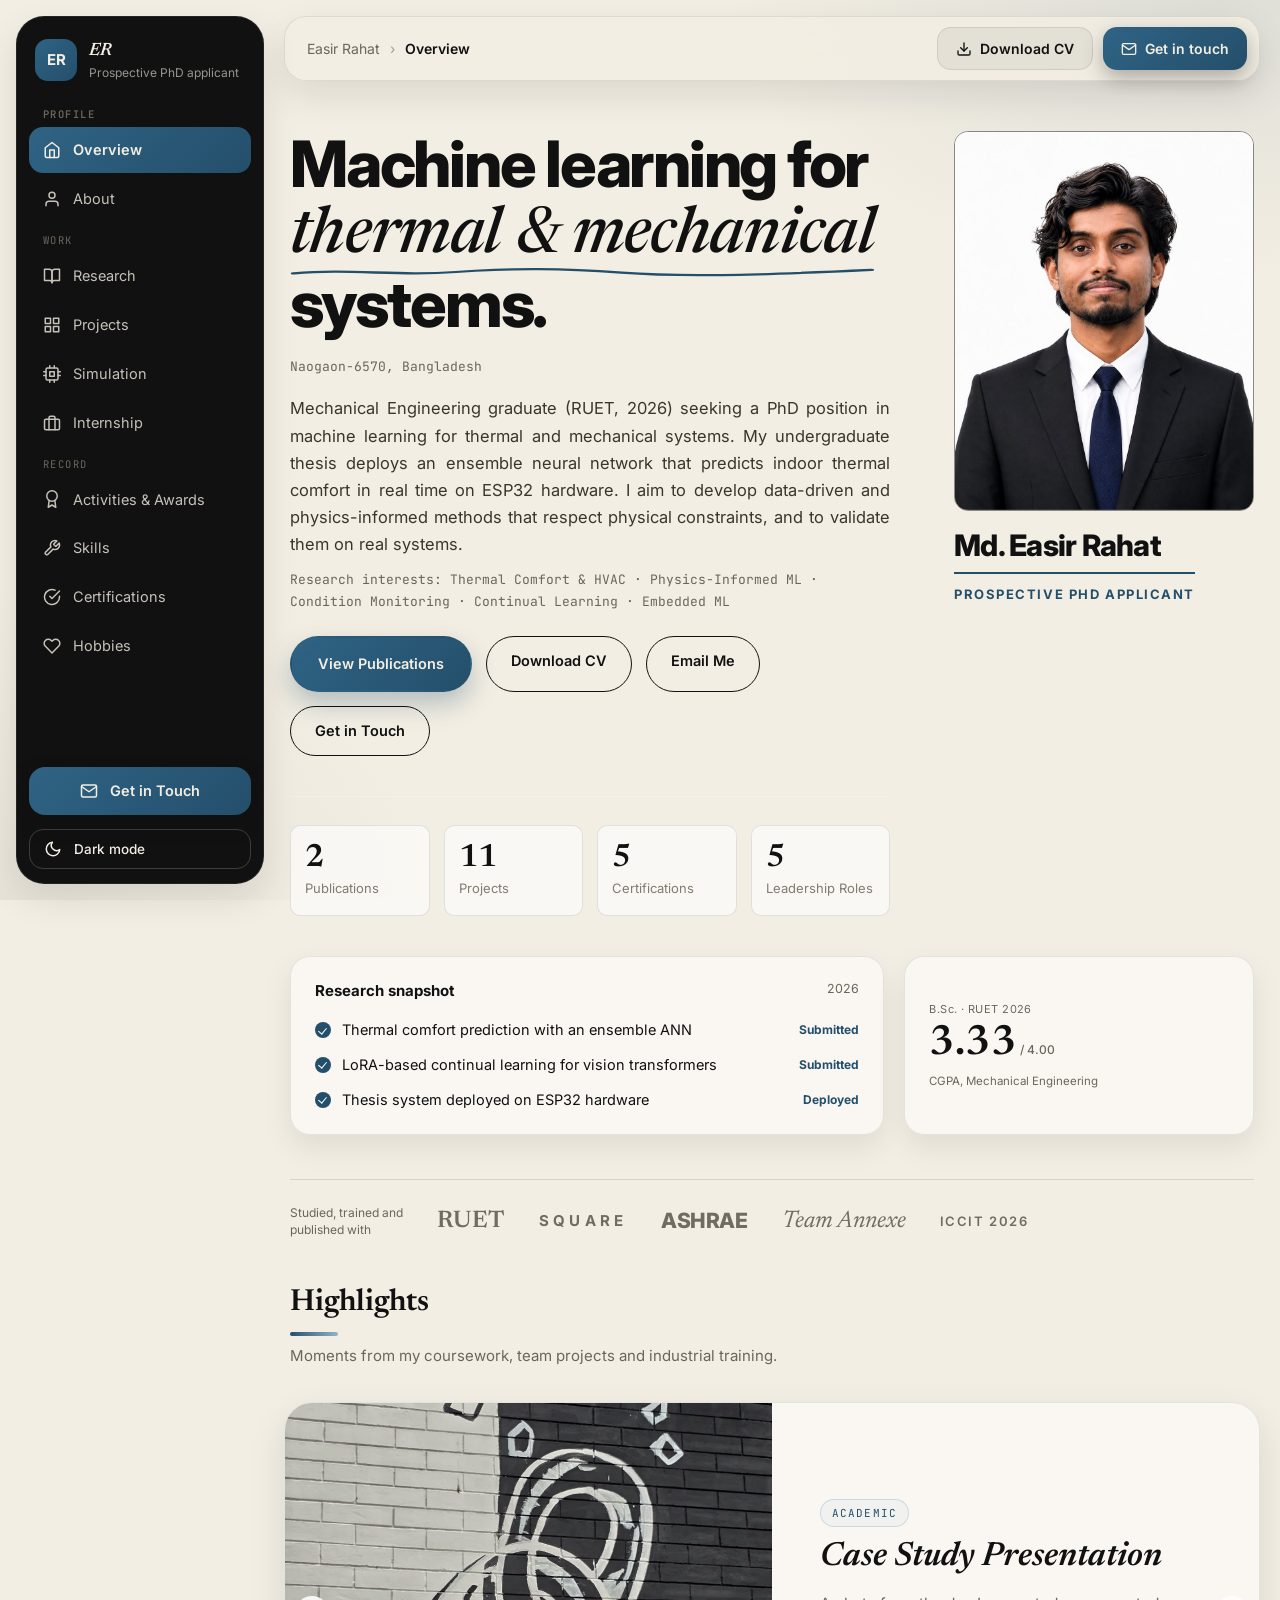
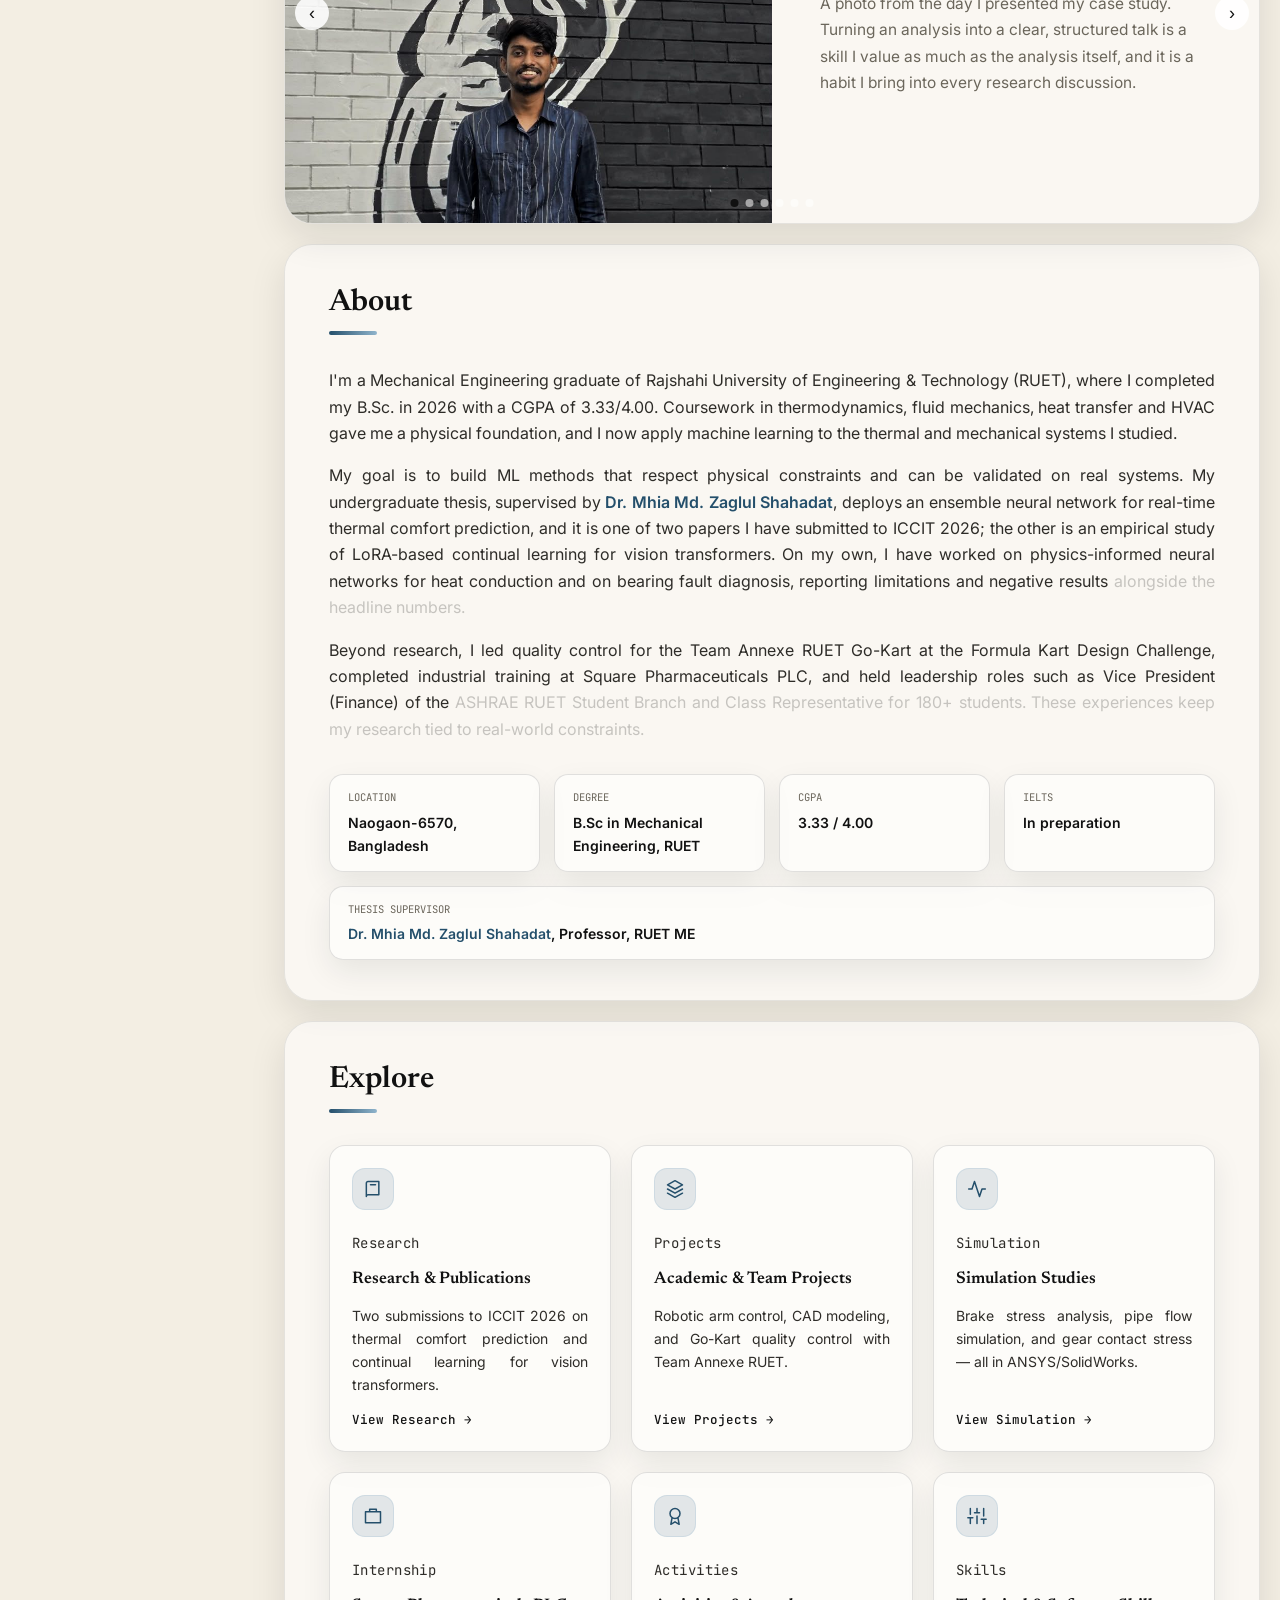
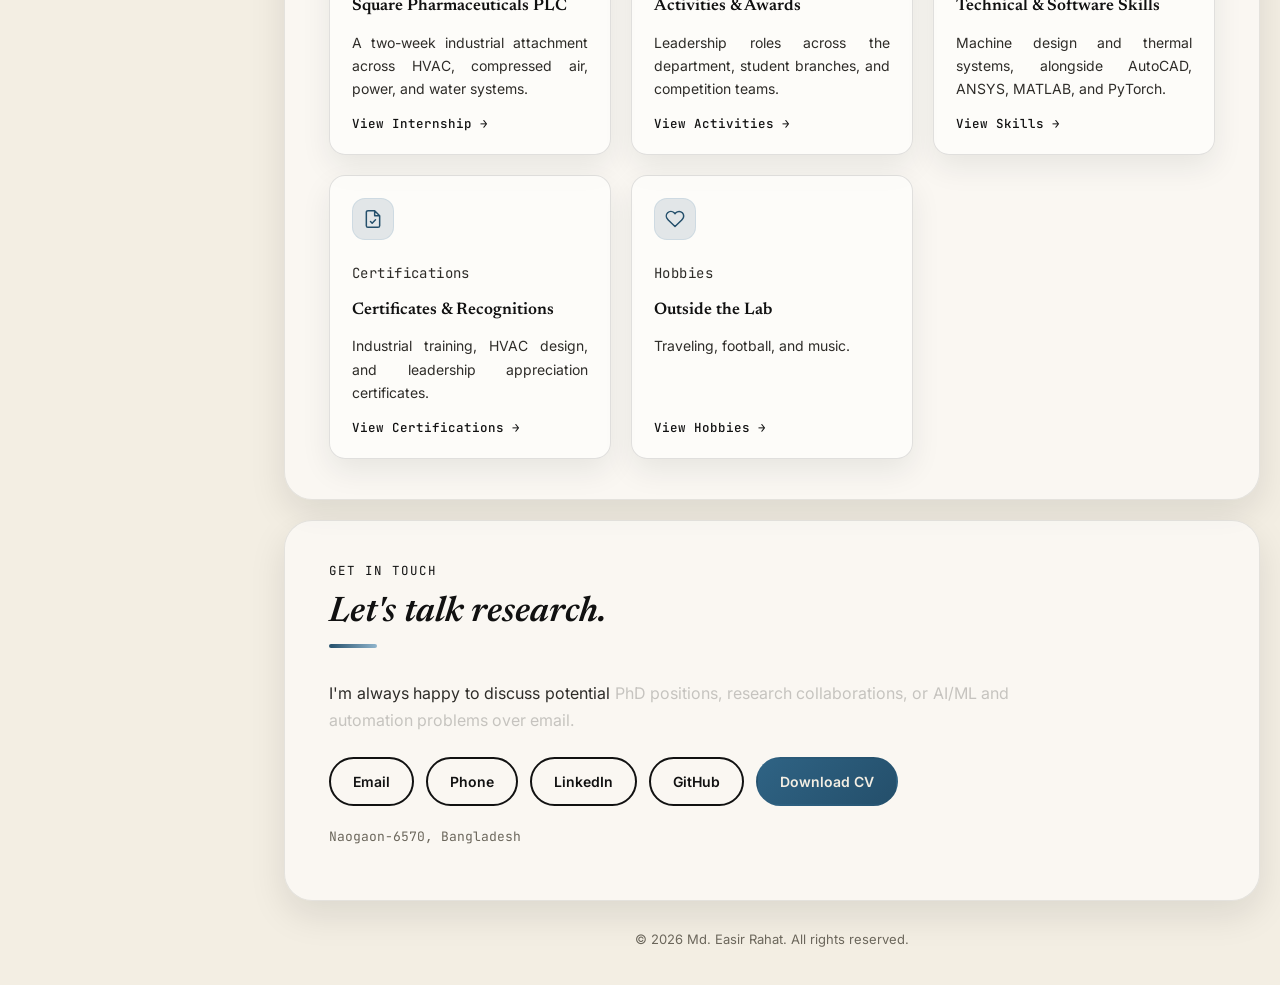
==== commit fdf5c37a: "Add files via upload" ====
--- a/index.html
+++ b/index.html
@@ -39,9 +39,8 @@
   <section class="hero">
     <div class="wrap hero-grid">
       <div class="hero-copy">
-        <p class="eyebrow">Prospective PhD Applicant</p>
         <p class="hero-greeting">Hello, I'm</p>
-        <h1>Md. Easir Rahat</h1>
+        <h1>Machine learning for <em class="hl"><span>thermal &amp; mechanical</span></em> systems.</h1>
         <p class="hero-tagline">Mechanical Engineering Graduate · ML for Thermal &amp; Mechanical Systems</p>
         <p class="hero-location">Naogaon-6570, Bangladesh</p>
         <p class="hero-pitch">
@@ -56,6 +55,8 @@
         <div class="hero-actions">
           <a href="research.html#publications" class="btn btn-primary">View Publications</a>
           <a href="assets/cv/Easir_Rahat_CV.pdf" download class="btn btn-outline">Download CV</a>
+          <a href="mailto:easirrahat17@gmail.com" class="btn btn-outline">Email Me</a>
+          <a href="index.html#contact" class="btn btn-outline">Get in Touch</a>
         </div>
 
         <div class="stat-row">
@@ -70,8 +71,24 @@
         <div class="portrait-frame">
           <img src="assets/img/profile.jpg" alt="Md. Easir Rahat">
         </div>
-      </div>
-    </div>
+        <div class="hero-id"><strong>Md. Easir Rahat</strong><span>Prospective PhD Applicant</span></div>
+      </div>
+    </div>
+    <div class="wrap"><div class="hero-cards">
+      <div class="info-card">
+        <div class="ic-head"><strong>Research snapshot</strong><span>2026</span></div>
+        <ul>
+          <li><i class="ck"></i>Thermal comfort prediction with an ensemble ANN <em>Submitted</em></li>
+          <li><i class="ck"></i>LoRA-based continual learning for vision transformers <em>Submitted</em></li>
+          <li><i class="ck"></i>Thesis system deployed on ESP32 hardware <em>Deployed</em></li>
+        </ul>
+      </div>
+      <div class="info-card ic-cgpa"><span class="fc-label">B.Sc. · RUET 2026</span><strong class="fc-num">3.33<small> / 4.00</small></strong><span class="fc-sub">CGPA, Mechanical Engineering</span></div>
+    </div>
+    <div class="hero-strip">
+      <span class="strip-label">Studied, trained and<br>published with</span>
+      <span class="wm wm-serif">RUET</span><span class="wm wm-caps">SQUARE</span><span class="wm wm-bold">ASHRAE</span><span class="wm wm-italic">Team Annexe</span><span class="wm wm-mono">ICCIT 2026</span>
+    </div></div>
   </section>
 
   <!-- ============ HIGHLIGHTS SLIDER ============ -->
--- a/styles.css
+++ b/styles.css
@@ -6,31 +6,31 @@
   --paper: #FAF8F3;
   --paper-alt: #F0ECE1;
   --card: #FFFFFF;
-  --ink: #0F1A33;
-  --ink-soft: #3C4560;
-  --muted: #5C627A;        /* darker than before so small grey text stays readable */
-  --accent: #243041;
-  --accent-deep: #0F1A33;
+  --ink: #111111;
+  --ink-soft: #4A4640;
+  --muted: #6F6A5F;        /* darker than before so small grey text stays readable */
+  --accent: #2A2A2A;
+  --accent-deep: #111111;
   --line: #E6E0D1;
 
-  --pink: #C9A227;          /* gold highlight (kept name so existing rules work) */
-  --amber: #D4AF37;
-  --teal: #8FA3C0;
-  --gold-soft: #E7CF7A;     /* gold used for text on dark backgrounds */
+  --pink: #244F6B;          /* gold highlight (kept name so existing rules work) */
+  --amber: #2F6384;
+  --teal: #9A9488;
+  --gold-soft: #8FB4CC;     /* gold used for text on dark backgrounds */
 
   /* Deep hero: navy base + soft gold glow (top-right) + blue glow (bottom-left) */
   --grad:
-    radial-gradient(70% 80% at 92% 0%, rgba(201, 162, 39, 0.28) 0%, transparent 60%),
-    radial-gradient(80% 80% at 0% 100%, rgba(120, 150, 190, 0.38) 0%, transparent 60%),
-    linear-gradient(145deg, #080F20 0%, #1A2430 50%, #243041 100%);
-  --grad-btn: linear-gradient(135deg, #243041, #0F1A33);
-  --gold-btn: linear-gradient(135deg, #EBD58A, #C9A227);
-  --gold-line: linear-gradient(90deg, #C9A227, #E7CF7A);
-  --shadow: 0 10px 30px rgba(15, 26, 51, 0.12);
-  --btn-glow: rgba(15, 26, 51, 0.3);
-  --hero-hover: #F6EBC8;
-  --stat-bg: rgba(255, 255, 255, 0.07);
-  --sel: #E9DDB0;
+    radial-gradient(70% 80% at 92% 0%, rgba(36, 79, 107, 0.28) 0%, transparent 60%),
+    radial-gradient(80% 80% at 0% 100%, rgba(255, 255, 255, 0.38) 0%, transparent 60%),
+    linear-gradient(145deg, #0B0B0B 0%, #202020 50%, #2A2A2A 100%);
+  --grad-btn: linear-gradient(135deg, #2A2A2A, #111111);
+  --gold-btn: linear-gradient(135deg, #8FB4CC, #244F6B);
+  --gold-line: linear-gradient(90deg, #244F6B, #8FB4CC);
+  --shadow: 0 10px 30px rgba(17, 17, 17, 0.12);
+  --btn-glow: rgba(17, 17, 17, 0.3);
+  --hero-hover: #E3EDF3;
+  --stat-bg: rgba(243, 238, 227, 0.07);
+  --sel: #D6E3EC;
 
   --font-serif: 'Newsreader', serif;
   --font-sans: 'Inter', sans-serif;
@@ -523,7 +523,7 @@
 
 /* Header shadow once the page scrolls (class added by script.js) */
 .site-header { transition: box-shadow 0.3s; }
-.site-header.scrolled { box-shadow: 0 8px 24px rgba(15, 26, 51, 0.1); }
+.site-header.scrolled { box-shadow: 0 8px 24px rgba(17, 17, 17, 0.1); }
 
 /* Hover lifts. This block comes BEFORE .reveal so the reveal transition wins while it plays. */
 .fact, .sim-card, .cert-row, .project-media, .chip, .tag { transition: transform 0.25s, box-shadow 0.25s, border-color 0.25s, background 0.25s; }
@@ -572,31 +572,31 @@
    ========================================================================== */
 :root {
   color-scheme: dark;
-  --paper: #10151C;
+  --paper: #111111;
   --paper-alt: rgba(255, 255, 255, 0.05);
   --card: rgba(255, 255, 255, 0.06);
   --ink: #EEF1F8;
-  --ink-soft: #BDC5DA;
-  --muted: #AEB8D0;
-  --accent: #E7CF7A;
-  --accent-deep: #F3E7BE;
-  --line: rgba(255, 255, 255, 0.07);
+  --ink-soft: #D1CBBD;
+  --muted: #C2BCAE;
+  --accent: #8FB4CC;
+  --accent-deep: #D6E3EC;
+  --line: rgba(243, 238, 227, 0.07);
   --shadow: 0 24px 60px rgba(0, 0, 0, 0.45);
   --card-shadow: none;
-  --btn-glow: rgba(201, 162, 39, 0.3);
-  --sel: rgba(201, 162, 39, 0.4);
+  --btn-glow: rgba(36, 79, 107, 0.3);
+  --sel: rgba(36, 79, 107, 0.4);
 
   --btn-bg: var(--gold-btn);
-  --btn-text: #0F1A33;
-  --pill-hover-bg: #F6EBC8;
+  --btn-text: #111111;
+  --pill-hover-bg: #E3EDF3;
   --nav-active-bg: var(--gold-btn);
-  --nav-active-text: #0F1A33;
+  --nav-active-text: #111111;
 
   --glass: rgba(255, 255, 255, 0.045);
-  --glass-border: rgba(255, 255, 255, 0.07);
-  --header-bg: rgba(22, 29, 39, 0.76);
-  --menu-bg: #161D27;
-  --hover-bg: rgba(255, 255, 255, 0.07);
+  --glass-border: rgba(243, 238, 227, 0.07);
+  --header-bg: rgba(17, 17, 17, 0.76);
+  --menu-bg: #1A1A1A;
+  --hover-bg: rgba(243, 238, 227, 0.07);
   --bar-blur: blur(18px) saturate(150%);
   --glass-blur: none;
   --bg-image: none;
@@ -607,28 +607,28 @@
   --paper: #FAF8F3;
   --paper-alt: #F0ECE1;
   --card: #FFFFFF;
-  --ink: #0F1A33;
-  --ink-soft: #3C4560;
-  --muted: #5C627A;
-  --accent: #243041;
-  --accent-deep: #0F1A33;
-  --line: rgba(15, 26, 51, 0.08);
-  --shadow: 0 14px 40px rgba(15, 26, 51, 0.10);
-  --card-shadow: 0 10px 30px rgba(15, 26, 51, 0.12);
-  --btn-glow: rgba(15, 26, 51, 0.3);
-  --sel: #E9DDB0;
+  --ink: #111111;
+  --ink-soft: #4A4640;
+  --muted: #6F6A5F;
+  --accent: #2A2A2A;
+  --accent-deep: #111111;
+  --line: rgba(17, 17, 17, 0.08);
+  --shadow: 0 14px 40px rgba(17, 17, 17, 0.10);
+  --card-shadow: 0 10px 30px rgba(17, 17, 17, 0.12);
+  --btn-glow: rgba(17, 17, 17, 0.3);
+  --sel: #D6E3EC;
 
   --btn-bg: var(--grad-btn);
   --btn-text: #FFFFFF;
-  --pill-hover-bg: #0F1A33;
+  --pill-hover-bg: #111111;
   --nav-active-bg: var(--grad-btn);
   --nav-active-text: #FFFFFF;
 
   --glass: rgba(255, 255, 255, 0.72);
-  --glass-border: rgba(15, 26, 51, 0.07);
+  --glass-border: rgba(17, 17, 17, 0.07);
   --header-bg: rgba(255, 255, 255, 0.88);
   --menu-bg: #FFFFFF;
-  --hover-bg: rgba(15, 26, 51, 0.06);
+  --hover-bg: rgba(17, 17, 17, 0.06);
   --bar-blur: blur(14px) saturate(140%);
 }
 
@@ -637,14 +637,14 @@
   content: ""; position: fixed; inset: 0; z-index: -1; pointer-events: none;
   background:
     var(--bg-image),
-    radial-gradient(60% 50% at 88% 6%, rgba(201, 162, 39, 0.20), transparent 70%),
-    radial-gradient(55% 55% at 6% 94%, rgba(120, 150, 190, 0.30), transparent 70%),
-    linear-gradient(160deg, #10151C 0%, #121922 55%, #161F2B 100%);
+    radial-gradient(60% 50% at 88% 6%, rgba(36, 79, 107, 0.20), transparent 70%),
+    radial-gradient(55% 55% at 6% 94%, rgba(255, 255, 255, 0.30), transparent 70%),
+    linear-gradient(160deg, #111111 0%, #161616 55%, #1C1C1C 100%);
 }
 html[data-theme="light"] body::before {
   background:
-    radial-gradient(60% 50% at 90% 0%, rgba(201, 162, 39, 0.18), transparent 70%),
-    radial-gradient(50% 50% at 0% 100%, rgba(120, 150, 190, 0.12), transparent 70%),
+    radial-gradient(60% 50% at 90% 0%, rgba(36, 79, 107, 0.18), transparent 70%),
+    radial-gradient(50% 50% at 0% 100%, rgba(255, 255, 255, 0.12), transparent 70%),
     #FAF8F3;
 }
 
@@ -660,9 +660,9 @@
 .pill-primary:hover { background: var(--pill-hover-bg); color: var(--btn-text); border-color: transparent; }
 .btn-outline:hover, .pill-link:hover { color: var(--btn-text); }
 .nav-cta, .nav-cta:hover { background: var(--btn-bg); color: var(--btn-text) !important; }
-.hero .btn-primary, .hero .btn-primary:hover { color: #0F1A33; }
-.hero .btn-outline:hover { color: #0F1A33; }
-.carousel-arrow { color: #0F1A33; }
+.hero .btn-primary, .hero .btn-primary:hover { color: #111111; }
+.hero .btn-outline:hover { color: #111111; }
+.carousel-arrow { color: #111111; }
 
 /* Panels */
 .fact, .cert-row, .explore-card, .sim-card, .sim-feature { box-shadow: var(--card-shadow); }
@@ -744,7 +744,7 @@
   }
   .wordmark::before {
     content: "ER"; grid-column: 1; grid-row: 1 / span 2; width: 42px; height: 42px; border-radius: 13px;
-    display: grid; place-items: center; background: var(--gold-btn); color: #0F1A33;
+    display: grid; place-items: center; background: var(--gold-btn); color: #111111;
     font-family: var(--font-sans); font-style: normal; font-weight: 700; font-size: 15px;
   }
   .wordmark::after {
@@ -897,7 +897,7 @@
   .wordmark { display: flex; align-items: center; gap: 10px; font-size: 0; min-width: 0; }
   .wordmark::before {
     content: "ER"; width: 38px; height: 38px; border-radius: 12px; flex: none;
-    display: grid; place-items: center; background: var(--gold-btn); color: #0F1A33;
+    display: grid; place-items: center; background: var(--gold-btn); color: #111111;
     font-family: var(--font-sans); font-style: normal; font-weight: 700; font-size: 14px;
   }
   .wordmark::after {
@@ -930,7 +930,7 @@
     font: 500 11px/1 var(--font-sans); color: var(--ink-soft); -webkit-tap-highlight-color: transparent;
   }
   .tab:hover { text-decoration: none; color: var(--ink); }
-  .tab.is-active { background: var(--gold-btn); color: #0F1A33; font-weight: 600; }
+  .tab.is-active { background: var(--gold-btn); color: #111111; font-weight: 600; }
 }
 
 /* ==========================================================================
@@ -945,8 +945,8 @@
    rings out gold pulses and its arrow nudges, so the movement is easy to notice. ---- */
 .tab-handle { display: none; }
 @keyframes handle-ring {
-  0%   { box-shadow: 0 0 0 0 rgba(235, 213, 138, 0.6), 0 10px 30px rgba(0, 0, 0, 0.35); }
-  100% { box-shadow: 0 0 0 18px rgba(235, 213, 138, 0), 0 10px 30px rgba(0, 0, 0, 0.35); }
+  0%   { box-shadow: 0 0 0 0 rgba(143, 180, 204, 0.6), 0 10px 30px rgba(0, 0, 0, 0.35); }
+  100% { box-shadow: 0 0 0 18px rgba(143, 180, 204, 0), 0 10px 30px rgba(0, 0, 0, 0.35); }
 }
 @keyframes handle-nudge { 0%, 100% { transform: translateX(0); } 50% { transform: translateX(-5px); } }
 @media (max-width: 767px) {
@@ -962,7 +962,7 @@
     position: fixed; z-index: 89; right: 0; bottom: calc(22px + env(safe-area-inset-bottom, 0px));
     display: grid; place-items: center; width: 38px; height: 60px; padding: 0;
     border: none; border-radius: 20px 0 0 20px; cursor: pointer; -webkit-tap-highlight-color: transparent;
-    background: var(--gold-btn); color: #0F1A33; box-shadow: 0 10px 30px rgba(0, 0, 0, 0.35);
+    background: var(--gold-btn); color: #111111; box-shadow: 0 10px 30px rgba(0, 0, 0, 0.35);
     transform: translateX(100%); opacity: 0; visibility: hidden;
     transition: transform 0.55s cubic-bezier(0.2, 0.9, 0.3, 1.25) 0.5s, opacity 0.3s ease 0.5s, visibility 0s 0.8s;
   }
@@ -978,44 +978,44 @@
    EXPLORE CARDS (icon tile + hover lift) and SLIDER CATEGORY TAG
    ========================================================================== */
 .explore-card { transition: transform 0.25s ease, border-color 0.25s ease, box-shadow 0.25s ease; }
-.explore-card:hover { transform: translateY(-4px); border-color: rgba(235, 213, 138, 0.45); box-shadow: 0 18px 40px rgba(0, 0, 0, 0.28); }
+.explore-card:hover { transform: translateY(-4px); border-color: rgba(143, 180, 204, 0.45); box-shadow: 0 18px 40px rgba(0, 0, 0, 0.28); }
 .explore-card:hover, .explore-card:hover * { text-decoration: none; }
 .card-ico {
   display: grid; place-items: center; width: 42px; height: 42px; margin-bottom: 14px; border-radius: 13px;
-  background: rgba(235, 213, 138, 0.12); color: #EBD58A; border: var(--hairline) solid rgba(235, 213, 138, 0.25);
+  background: rgba(143, 180, 204, 0.12); color: #8FB4CC; border: var(--hairline) solid rgba(143, 180, 204, 0.25);
 }
 .card-ico svg { width: 20px; height: 20px; fill: none; stroke: currentColor; stroke-width: 1.8; stroke-linecap: round; stroke-linejoin: round; }
-html[data-theme="light"] .card-ico { color: #8A6D12; background: rgba(201, 162, 39, 0.12); }
+html[data-theme="light"] .card-ico { color: #244F6B; background: rgba(36, 79, 107, 0.12); }
 
 .slide-tag {
   display: inline-block; margin-bottom: 12px; padding: 4px 11px; border-radius: 999px;
   font-family: var(--font-mono); font-size: 11px; letter-spacing: 0.1em; text-transform: uppercase;
-  color: #EBD58A; border: var(--hairline) solid rgba(235, 213, 138, 0.4); background: rgba(235, 213, 138, 0.08);
-}
-html[data-theme="light"] .slide-tag { color: #8A6D12; }
+  color: #8FB4CC; border: var(--hairline) solid rgba(143, 180, 204, 0.4); background: rgba(143, 180, 204, 0.08);
+}
+html[data-theme="light"] .slide-tag { color: #244F6B; }
 
 /* ==========================================================================
    DARK SLATE + GLASS + GOLD — slate-grey surfaces and glass panels, gold accent.
    Light mode keeps its ivory look.
    ========================================================================== */
 :root {
-  --paper: #10151C; --paper-alt: rgba(255, 255, 255, 0.04); --card: rgba(255, 255, 255, 0.055);
-  --ink: #F4F6FA; --ink-soft: #C9D0DC; --muted: #A5AEBD;
+  --paper: #111111; --paper-alt: rgba(255, 255, 255, 0.04); --card: rgba(255, 255, 255, 0.055);
+  --ink: #F3EEE3; --ink-soft: #DDD7C9; --muted: #B8B2A5;
   --line: rgba(255, 255, 255, 0.08); --glass: rgba(255, 255, 255, 0.05); --glass-border: rgba(255, 255, 255, 0.09);
-  --header-bg: rgba(24, 31, 41, 0.72); --menu-bg: #161D27;
+  --header-bg: rgba(17, 17, 17, 0.72); --menu-bg: #1A1A1A;
 }
 body::before {
   background:
-    radial-gradient(70% 55% at 18% 0%, rgba(110, 135, 170, 0.30), transparent 70%),
-    radial-gradient(55% 55% at 100% 100%, rgba(201, 162, 39, 0.12), transparent 70%),
-    linear-gradient(180deg, #1B2430 0%, #11171F 60%, #0D1117 100%);
-}
-.hero { background: radial-gradient(60% 70% at 85% 10%, rgba(201, 162, 39, 0.12), transparent 70%), linear-gradient(145deg, #222C3A 0%, #182029 55%, #131A22 100%); }
+    radial-gradient(70% 55% at 18% 0%, rgba(243, 238, 227, 0.07), transparent 70%),
+    radial-gradient(55% 55% at 100% 100%, rgba(36, 79, 107, 0.12), transparent 70%),
+    linear-gradient(180deg, #202020 0%, #0F0F0F 60%, #0B0B0B 100%);
+}
+.hero { background: radial-gradient(60% 70% at 85% 10%, rgba(36, 79, 107, 0.12), transparent 70%), linear-gradient(145deg, #222222 0%, #181818 55%, #141414 100%); }
 /* Hero stat cards: soft colour tints */
-.stat-a { background: linear-gradient(145deg, rgba(235, 213, 138, 0.22), rgba(255, 255, 255, 0.04)); }
-.stat-b { background: linear-gradient(145deg, rgba(70, 185, 170, 0.22), rgba(255, 255, 255, 0.04)); }
+.stat-a { background: linear-gradient(145deg, rgba(143, 180, 204, 0.22), rgba(255, 255, 255, 0.04)); }
+.stat-b { background: linear-gradient(145deg, rgba(255, 255, 255, 0.08), rgba(255, 255, 255, 0.04)); }
 .stat-c { background: linear-gradient(145deg, rgba(220, 170, 100, 0.20), rgba(255, 255, 255, 0.04)); }
-.stat-d { background: linear-gradient(145deg, rgba(120, 150, 195, 0.22), rgba(255, 255, 255, 0.04)); }
+.stat-d { background: linear-gradient(145deg, rgba(255, 255, 255, 0.06), rgba(255, 255, 255, 0.04)); }
 
 /* ==========================================================================
    HERO: wider text column (towards the photo) and no mid-word line breaks
@@ -1049,7 +1049,7 @@
   transform: translateY(14px) scale(0.97); transition: transform 0.25s cubic-bezier(0.2, 0.9, 0.3, 1.2);
 }
 .confirm-overlay.is-open .confirm-box { transform: none; }
-.confirm-icon { width: 52px; height: 52px; margin: 0 auto 14px; display: grid; place-items: center; border-radius: 16px; background: var(--gold-btn); color: #0F1A33; }
+.confirm-icon { width: 52px; height: 52px; margin: 0 auto 14px; display: grid; place-items: center; border-radius: 16px; background: var(--gold-btn); color: #111111; }
 .confirm-icon svg { width: 24px; height: 24px; fill: none; stroke: currentColor; stroke-width: 2; stroke-linecap: round; stroke-linejoin: round; }
 .confirm-box h3 { font-size: 1.35rem; margin-bottom: 8px; }
 .confirm-box p { color: var(--muted); font-size: 15px; line-height: 1.55; text-align: center; hyphens: manual; -webkit-hyphens: manual; overflow-wrap: anywhere; margin: 0 0 22px; }
@@ -1057,7 +1057,7 @@
 .confirm-btn { padding: 12px 14px; border-radius: 14px; font: 600 15px var(--font-sans); cursor: pointer; border: var(--hairline) solid var(--glass-border); -webkit-tap-highlight-color: transparent; }
 .confirm-cancel { background: var(--glass); color: var(--ink); }
 .confirm-cancel:hover { background: var(--card); }
-.confirm-ok { background: var(--gold-btn); color: #0F1A33; border-color: transparent; box-shadow: 0 8px 22px var(--btn-glow); }
+.confirm-ok { background: var(--gold-btn); color: #111111; border-color: transparent; box-shadow: 0 8px 22px var(--btn-glow); }
 .confirm-ok:hover { filter: brightness(1.05); }
 html.confirm-lock { overflow: hidden; }
 .confirm-toast {
@@ -1100,4 +1100,186 @@
 .person-link:hover { filter: brightness(1.15); }
 
 :root { --link: var(--accent); }
-html[data-theme="light"] { --link: #8A6D12; }
+html[data-theme="light"] { --link: #244F6B; }
+
+/* ==========================================================================
+   CREAM 60 / INK BLACK 30 / BURNT ORANGE 10  (glass)
+   Light is the main look: cream page and cards, ink-black rail and hero, burnt orange only for accents.
+   ========================================================================== */
+:root { --gold-btn: linear-gradient(135deg, #2F6384, #244F6B); --btn-glow: rgba(36, 79, 107, 0.35); --accent-orange: #244F6B; }
+html, html[data-theme="light"] {
+  color-scheme: light;
+  --paper: #F3EEE3; --paper-alt: #EAE3D3; --card: rgba(255, 255, 255, 0.55);
+  --ink: #111111; --ink-soft: #2E2C28; --muted: #6B665B;
+  --line: rgba(17, 17, 17, 0.12); --accent: #111111; --accent-deep: #111111; --link: #244F6B;
+  --btn-bg: var(--gold-btn); --btn-text: #111111; --pill-hover-bg: #2F6384;
+  --nav-active-bg: var(--gold-btn); --nav-active-text: #111111; --sel: #D6E3EC;
+  --glass: rgba(255, 255, 255, 0.55); --glass-border: rgba(17, 17, 17, 0.09);
+  --header-bg: rgba(243, 238, 227, 0.86); --menu-bg: #FAF7F0; --hover-bg: rgba(17, 17, 17, 0.06);
+  --shadow: 0 14px 36px rgba(17, 17, 17, 0.10); --card-shadow: 0 12px 30px rgba(17, 17, 17, 0.08);
+}
+html[data-theme="dark"] {
+  color-scheme: dark;
+  --paper: #111111; --paper-alt: rgba(243, 238, 227, 0.04); --card: rgba(243, 238, 227, 0.055);
+  --ink: #F3EEE3; --ink-soft: #DDD7C9; --muted: #A39D90;
+  --line: rgba(243, 238, 227, 0.12); --accent: #8FB4CC; --accent-deep: #D6E3EC; --link: #8FB4CC;
+  --glass: rgba(243, 238, 227, 0.055); --glass-border: rgba(243, 238, 227, 0.13);
+  --header-bg: rgba(17, 17, 17, 0.74); --menu-bg: #1A1A1A; --hover-bg: rgba(243, 238, 227, 0.07);
+  --shadow: 0 24px 60px rgba(0, 0, 0, 0.45); --card-shadow: 0 18px 40px rgba(0, 0, 0, 0.35);
+}
+html[data-theme="light"] body::before, html body::before {
+  background:
+    radial-gradient(55% 45% at 95% 0%, rgba(36, 79, 107, 0.10), transparent 70%),
+    radial-gradient(50% 50% at 0% 100%, rgba(17, 17, 17, 0.05), transparent 70%), #F3EEE3;
+}
+html[data-theme="dark"] body::before {
+  background:
+    radial-gradient(70% 55% at 18% 0%, rgba(243, 238, 227, 0.07), transparent 70%),
+    radial-gradient(55% 55% at 100% 100%, rgba(36, 79, 107, 0.14), transparent 70%),
+    linear-gradient(180deg, #161616 0%, #111111 60%, #0C0C0C 100%);
+}
+/* Ink-black hero in both modes, cream text, orange accents */
+.hero { background: radial-gradient(60% 70% at 85% 10%, rgba(36, 79, 107, 0.16), transparent 70%), linear-gradient(145deg, #222222 0%, #161616 55%, #0E0E0E 100%); }
+.hero h1, .hero .hero-greeting, .hero .hero-tagline, .hero .hero-pitch { color: #F3EEE3 !important; }
+.hero .hero-location, .hero .hero-research-line { color: #BDB7A9 !important; }
+.hero .eyebrow { color: #8FB4CC !important; }
+.hero .btn-primary { background: var(--gold-btn); color: #111111; }
+.hero .btn-outline { color: #F3EEE3; border-color: rgba(243, 238, 227, 0.55); background: transparent; }
+.hero .btn-outline:hover { background: #F3EEE3; color: #111111; border-color: #F3EEE3; }
+.stat-a { background: linear-gradient(145deg, rgba(143, 180, 204, 0.22), rgba(243, 238, 227, 0.04)); }
+.stat-b { background: linear-gradient(145deg, rgba(243, 238, 227, 0.10), rgba(243, 238, 227, 0.03)); }
+.stat-c { background: linear-gradient(145deg, rgba(36, 79, 107, 0.16), rgba(243, 238, 227, 0.04)); }
+.stat-d { background: linear-gradient(145deg, rgba(243, 238, 227, 0.08), rgba(243, 238, 227, 0.03)); }
+.stat, .stat-num { color: #F3EEE3; }
+.portrait-frame { border-color: rgba(243, 238, 227, 0.5); }
+/* Ink-black rail (desktop) in light mode */
+@media (min-width: 1200px) {
+  html[data-theme="light"] .site-header { background: #111111; border-color: rgba(243, 238, 227, 0.08); }
+  html[data-theme="light"] .wordmark { color: #F3EEE3; }
+  html[data-theme="light"] .wordmark::after { color: rgba(243, 238, 227, 0.6); }
+  html[data-theme="light"] .main-nav a { color: rgba(243, 238, 227, 0.8); }
+  html[data-theme="light"] .main-nav a:hover { background: rgba(243, 238, 227, 0.08); color: #F3EEE3; }
+  html[data-theme="light"] .main-nav a.is-current, html[data-theme="light"] .main-nav a.is-current:hover { background: var(--gold-btn); color: #111111; }
+  html[data-theme="light"] .nav-group { color: rgba(243, 238, 227, 0.45); }
+  html[data-theme="light"] .theme-toggle { color: #F3EEE3; border-color: rgba(243, 238, 227, 0.2); background: transparent; }
+}
+
+/* ==========================================================================
+   SAMPLE: editorial hero (cream page, big headline with squiggle, photo on an orange block, floating cards)
+   ========================================================================== */
+.hero { background: transparent; border: none; box-shadow: none; border-radius: 0; margin-top: 8px; padding: 36px 0 28px; overflow: visible; }
+.hero::before, .hero::after { display: none; }
+.hero-grid { grid-template-columns: 1.12fr 0.88fr; gap: 56px; align-items: center; }
+.hero h1, .hero .hero-greeting, .hero .hero-tagline, .hero .hero-pitch { color: #111111 !important; }
+.hero .hero-greeting, .hero .hero-tagline { display: none; }
+.hero .eyebrow { color: #244F6B !important; letter-spacing: 0.1em; }
+.hero h1 { font-family: var(--font-sans); font-style: normal; font-weight: 800; letter-spacing: -0.035em; line-height: 1.02; font-size: clamp(2.7rem, 5vw, 4.4rem); margin-bottom: 20px; }
+.hero h1 em.hl { font-family: var(--font-serif); font-style: italic; font-weight: 500; letter-spacing: -0.01em; }
+.hero h1 em.hl span { display: inline; padding-bottom: 8px; background: url("data:image/svg+xml,%3Csvg xmlns='http://www.w3.org/2000/svg' viewBox='0 0 300 14' preserveAspectRatio='none'%3E%3Cpath d='M2 9 C 30 2, 55 13, 85 7 S 140 2, 170 8 S 235 12, 298 4' fill='none' stroke='%23244F6B' stroke-width='3.2' stroke-linecap='round'/%3E%3C/svg%3E") left bottom / 100% 10px no-repeat; }
+.hero .hero-pitch { color: #3A362E !important; font-size: 16.5px; text-align: left; }
+.hero .hero-location, .hero .hero-research-line { color: #6B665B !important; }
+.hero .btn { border-radius: 999px; }
+.hero .btn-primary { background: linear-gradient(135deg, #2F6384, #244F6B); color: #FFFFFF; padding: 14px 26px; box-shadow: 0 12px 26px rgba(36, 79, 107, 0.30); }
+.hero .btn-outline { color: #111111; border: 1.5px solid #111111; background: transparent; }
+.hero .btn-outline:hover { background: #111111; color: #F3EEE3; border-color: #111111; }
+.hero .stat { background: rgba(255, 255, 255, 0.6) !important; border: 1px solid rgba(17, 17, 17, 0.10) !important; }
+.hero .stat-num { color: #111111 !important; -webkit-text-fill-color: #111111; }
+.hero .stat-label { color: #6B665B; }
+.stat-row { border-top-color: rgba(17, 17, 17, 0.12); }
+
+/* Photo on an orange block */
+.hero-visual { position: relative; justify-self: center; margin: 0; padding: 0 0 22px 0; }
+.hero-visual::before { content: ""; position: absolute; right: -22px; bottom: -4px; width: 100%; height: 100%; border-radius: 30px; background: #244F6B; z-index: 0; max-width: 360px; max-height: 430px; }
+.portrait-frame { position: relative; z-index: 1; width: 340px; height: 420px; padding: 0; border: none; border-radius: 28px; background: #FFFFFF; box-shadow: 0 24px 50px rgba(17, 17, 17, 0.22); animation: none; overflow: hidden; }
+.portrait-frame img { border-radius: 0; transform: none; }
+.float-card { position: absolute; z-index: 2; background: #FFFFFF; color: #111111; border-radius: 16px; box-shadow: 0 18px 40px rgba(17, 17, 17, 0.22); font-size: 13px; }
+.fc-top { top: 22px; right: -34px; width: 168px; padding: 14px 16px; display: flex; flex-direction: column; gap: 3px; }
+.fc-label { font-size: 11px; color: #6B665B; letter-spacing: 0.04em; }
+.fc-num { font-family: var(--font-serif); font-size: 2rem; line-height: 1.1; font-weight: 600; }
+.fc-num small { font-family: var(--font-sans); font-size: 12px; color: #6B665B; font-weight: 500; }
+.fc-sub { font-size: 11.5px; color: #6B665B; }
+.fc-bottom { left: -78px; bottom: -6px; width: 300px; padding: 14px 16px 12px; }
+.fc-head { display: flex; justify-content: space-between; margin-bottom: 8px; }
+.fc-head strong { font-size: 13px; } .fc-head span { color: #6B665B; font-size: 11.5px; }
+.fc-bottom ul { list-style: none; margin: 0; padding: 0; display: grid; gap: 8px; }
+.fc-bottom li { display: flex; align-items: center; gap: 9px; font-size: 12.5px; }
+.fc-bottom li em { margin-left: auto; font-style: normal; font-size: 11px; color: #244F6B; font-weight: 600; }
+.ck { width: 16px; height: 16px; border-radius: 50%; background: #111111; flex: none; position: relative; }
+.ck::after { content: ""; position: absolute; left: 5px; top: 3.5px; width: 4px; height: 7px; border: solid #fff; border-width: 0 1.6px 1.6px 0; transform: rotate(40deg); }
+
+/* Partner strip */
+.hero-strip { display: flex; align-items: center; gap: 34px; flex-wrap: wrap; margin-top: 44px; padding-top: 22px; border-top: 1px solid rgba(17, 17, 17, 0.12); }
+.strip-label { font-size: 12px; line-height: 1.4; color: #6B665B; }
+.wm { color: #5A554A; opacity: 0.85; font-size: 20px; white-space: nowrap; }
+.wm-serif { font-family: var(--font-serif); font-weight: 600; font-size: 24px; letter-spacing: 0.02em; }
+.wm-caps { font-weight: 700; letter-spacing: 0.28em; font-size: 15px; }
+.wm-bold { font-weight: 800; letter-spacing: -0.02em; font-size: 21px; }
+.wm-italic { font-family: var(--font-serif); font-style: italic; font-size: 24px; }
+.wm-mono { font-weight: 600; letter-spacing: 0.12em; font-size: 13px; }
+@media (max-width: 1100px) {
+  .hero-grid { grid-template-columns: 1fr; gap: 36px; }
+  .fc-top { right: -6px; } .fc-bottom { left: -6px; width: min(300px, 86%); }
+  .hero-strip { gap: 22px; }
+}
+
+/* ==========================================================================
+   DEEP SLATE BLUE accent (#244F6B) + hero refinements
+   ========================================================================== */
+:root, html[data-theme="light"], html[data-theme="dark"] { --btn-text: #F3EEE3; --nav-active-text: #F3EEE3; }
+.tab.is-active, .tab-handle, .wordmark::before, .confirm-icon, .confirm-ok, .tb-gold, .nav-cta, .main-nav .nav-cta, .btn-primary, .pill-primary,
+.main-nav a.is-current, .main-nav a.is-current:hover, .hero .btn-primary, .avatar, .side-cta { color: #F3EEE3 !important; }
+.nav-cta, .main-nav .nav-cta { color: #F3EEE3 !important; }
+
+/* Photo: simple single thin border, nothing on top of it */
+.hero-visual::before { display: none; }
+.hero-visual { padding: 0; margin: 0; justify-self: end; }
+.portrait-frame { width: 300px; height: 380px; padding: 0; border: 1px solid rgba(17, 17, 17, 0.45); border-radius: 14px; background: none; box-shadow: none; overflow: hidden; }
+html[data-theme="dark"] .portrait-frame { border-color: rgba(243, 238, 227, 0.5); }
+.portrait-frame img { border-radius: 0; transform: none; }
+.hero-id { width: 300px; margin-top: 18px; text-align: left; }
+.hero-id strong { display: block; font-family: var(--font-sans); font-weight: 800; font-size: 1.85rem; letter-spacing: -0.025em; line-height: 1.1; color: var(--ink); }
+.hero-id span { display: inline-block; margin-top: 10px; padding-top: 10px; border-top: 2px solid #244F6B; font-size: 13px; font-weight: 700; letter-spacing: 0.12em; text-transform: uppercase; color: #244F6B; }
+html[data-theme="dark"] .hero-id span { color: #8FB4CC; border-top-color: #8FB4CC; }
+
+/* Wider text column so the text can run to the right and stay justified */
+@media (min-width: 1101px) { .hero-grid { grid-template-columns: 1fr 300px; gap: 64px; align-items: start; } }
+.hero-copy { max-width: none; }
+.hero .hero-pitch, .hero .hero-research-line { max-width: none; text-align: justify; hyphens: manual; -webkit-hyphens: manual; }
+
+/* The two info cards: their own row under the hero */
+.hero-cards { display: grid; grid-template-columns: 1.7fr 1fr; gap: 20px; margin-top: 40px; }
+.info-card { background: var(--card); border: var(--hairline) solid var(--glass-border); border-radius: 20px; padding: 22px 24px; box-shadow: var(--card-shadow); color: var(--ink); }
+.ic-head { display: flex; justify-content: space-between; margin-bottom: 14px; }
+.ic-head strong { font-size: 15px; } .ic-head span { color: var(--muted); font-size: 12.5px; }
+.info-card ul { list-style: none; margin: 0; padding: 0; display: grid; gap: 11px; }
+.info-card li { display: flex; align-items: center; gap: 11px; font-size: 14.5px; text-align: left; }
+.info-card li em { margin-left: auto; padding-left: 14px; font-style: normal; font-size: 12px; font-weight: 700; color: #244F6B; white-space: nowrap; }
+html[data-theme="dark"] .info-card li em { color: #8FB4CC; }
+.ic-cgpa { display: flex; flex-direction: column; justify-content: center; gap: 4px; }
+.info-card .fc-label, .info-card .fc-sub { color: var(--muted); }
+.info-card .fc-num { color: var(--ink); font-size: 2.6rem; }
+.ck { background: #244F6B; }
+html[data-theme="dark"] .ck { background: #8FB4CC; }
+@media (max-width: 1100px) { .hero-grid { grid-template-columns: 1fr; } .hero-visual { justify-self: start; } .hero-cards { grid-template-columns: 1fr; } }
+
+/* Dark mode: hero text uses the normal ink colour */
+html[data-theme="dark"] .hero h1, html[data-theme="dark"] .hero .hero-pitch, html[data-theme="dark"] .hero .hero-location, html[data-theme="dark"] .hero .hero-research-line { color: var(--ink) !important; }
+html[data-theme="dark"] .hero .btn-outline { color: var(--ink); border-color: var(--ink); }
+html[data-theme="dark"] .hero .btn-outline:hover { background: var(--ink); color: #111111; }
+
+/* Justified text everywhere on desktop/tablet (no mid-word breaks); phones keep hyphenation */
+main p, main li, main blockquote, main figcaption p, .hero .hero-location { text-align: justify; hyphens: manual; -webkit-hyphens: manual; }
+.hero-id, .hero-id *, .strip-label, .fc-label, .fc-sub, .eyebrow, .card-eyebrow, .stat-label, .ic-head, .info-card li, .hero-cards .info-card p, .contact-detail, .sim-download { text-align: left; }
+@media (max-width: 767px) {
+  main p, main li, main blockquote, main figcaption p { hyphens: auto; -webkit-hyphens: auto; }
+  .hero-id { margin-left: 0; }
+}
+
+/* Fix: photo and its name caption stack vertically */
+.hero-visual { display: flex; flex-direction: column; align-items: flex-start; justify-content: flex-start; }
+.hero .hero-research-line { text-align: left; }
+
+/* Align the open hero with the sections below it */
+.hero { width: calc(100% - 40px); max-width: var(--shell-max); margin-left: auto; margin-right: auto; }
+.hero > .wrap { padding-left: 6px; padding-right: 6px; max-width: none; }
+@media (max-width: 1100px) { .hero { width: calc(100% - 24px); } }
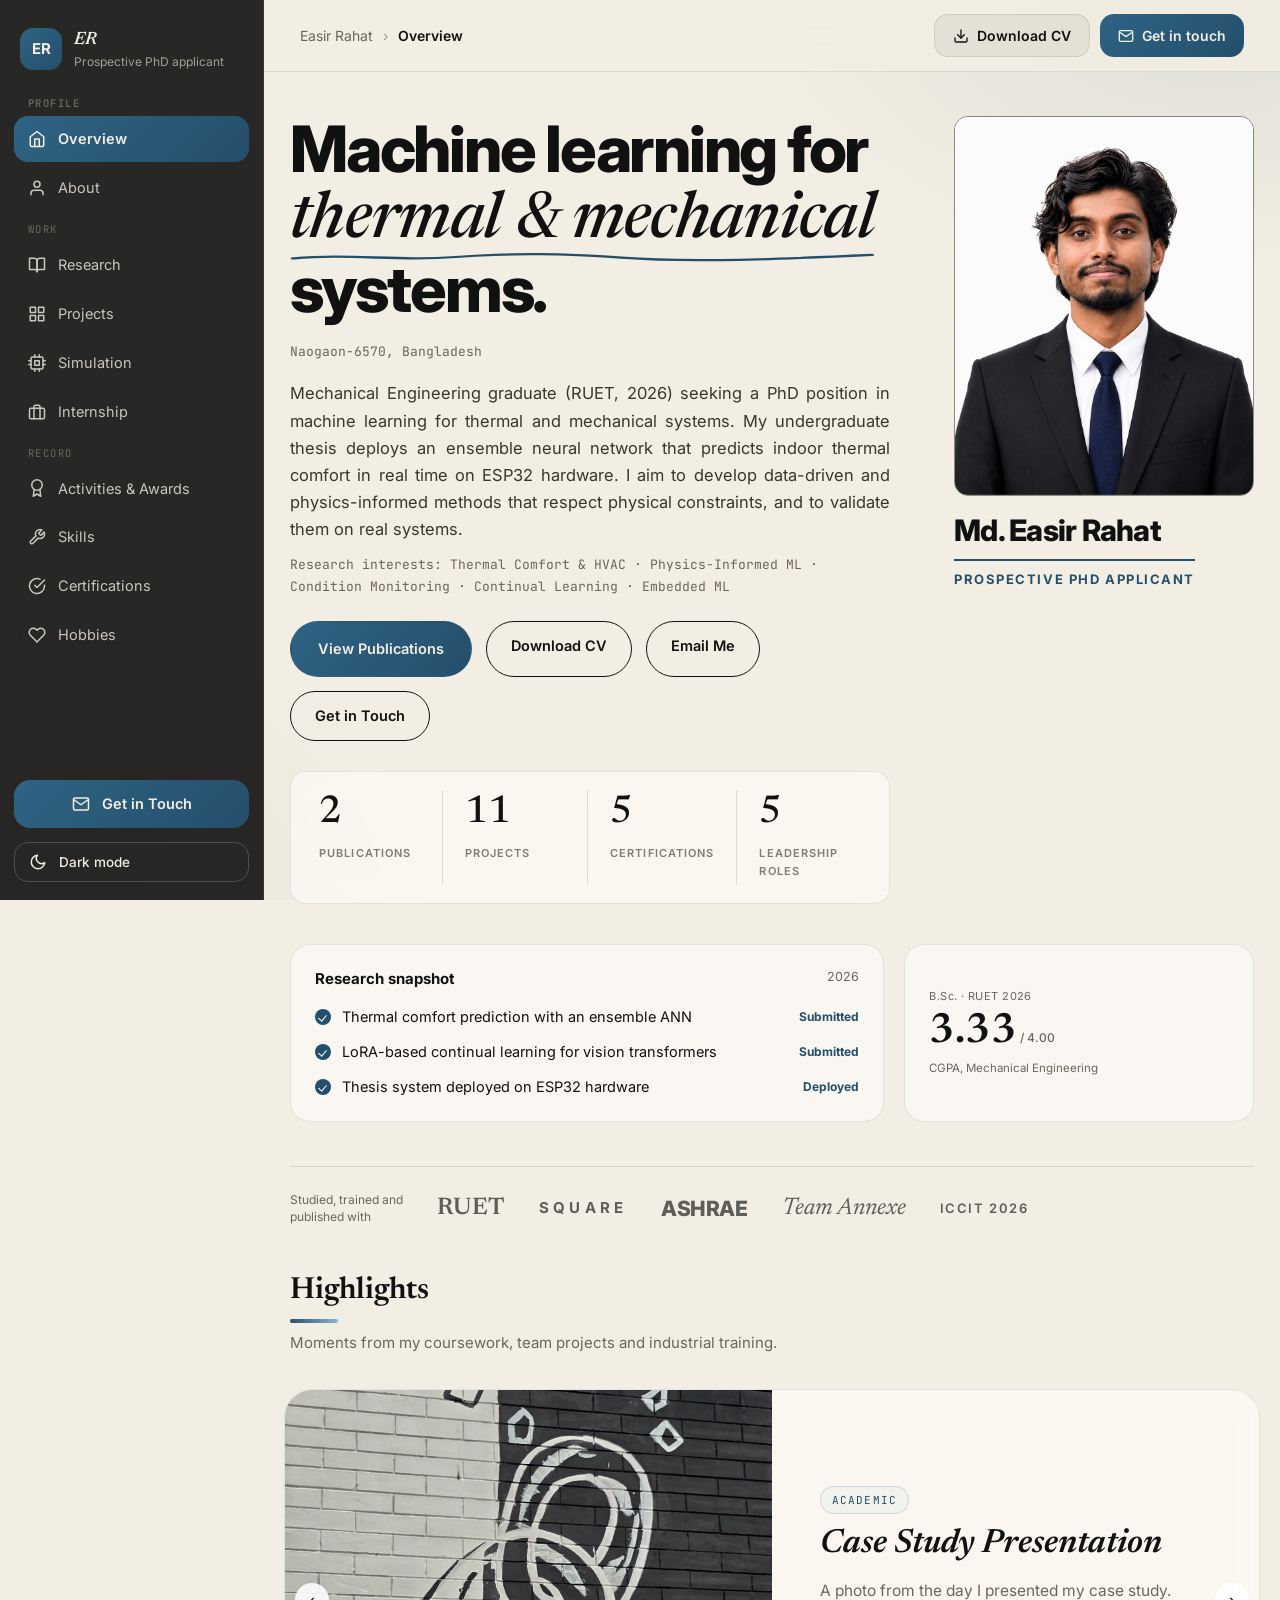
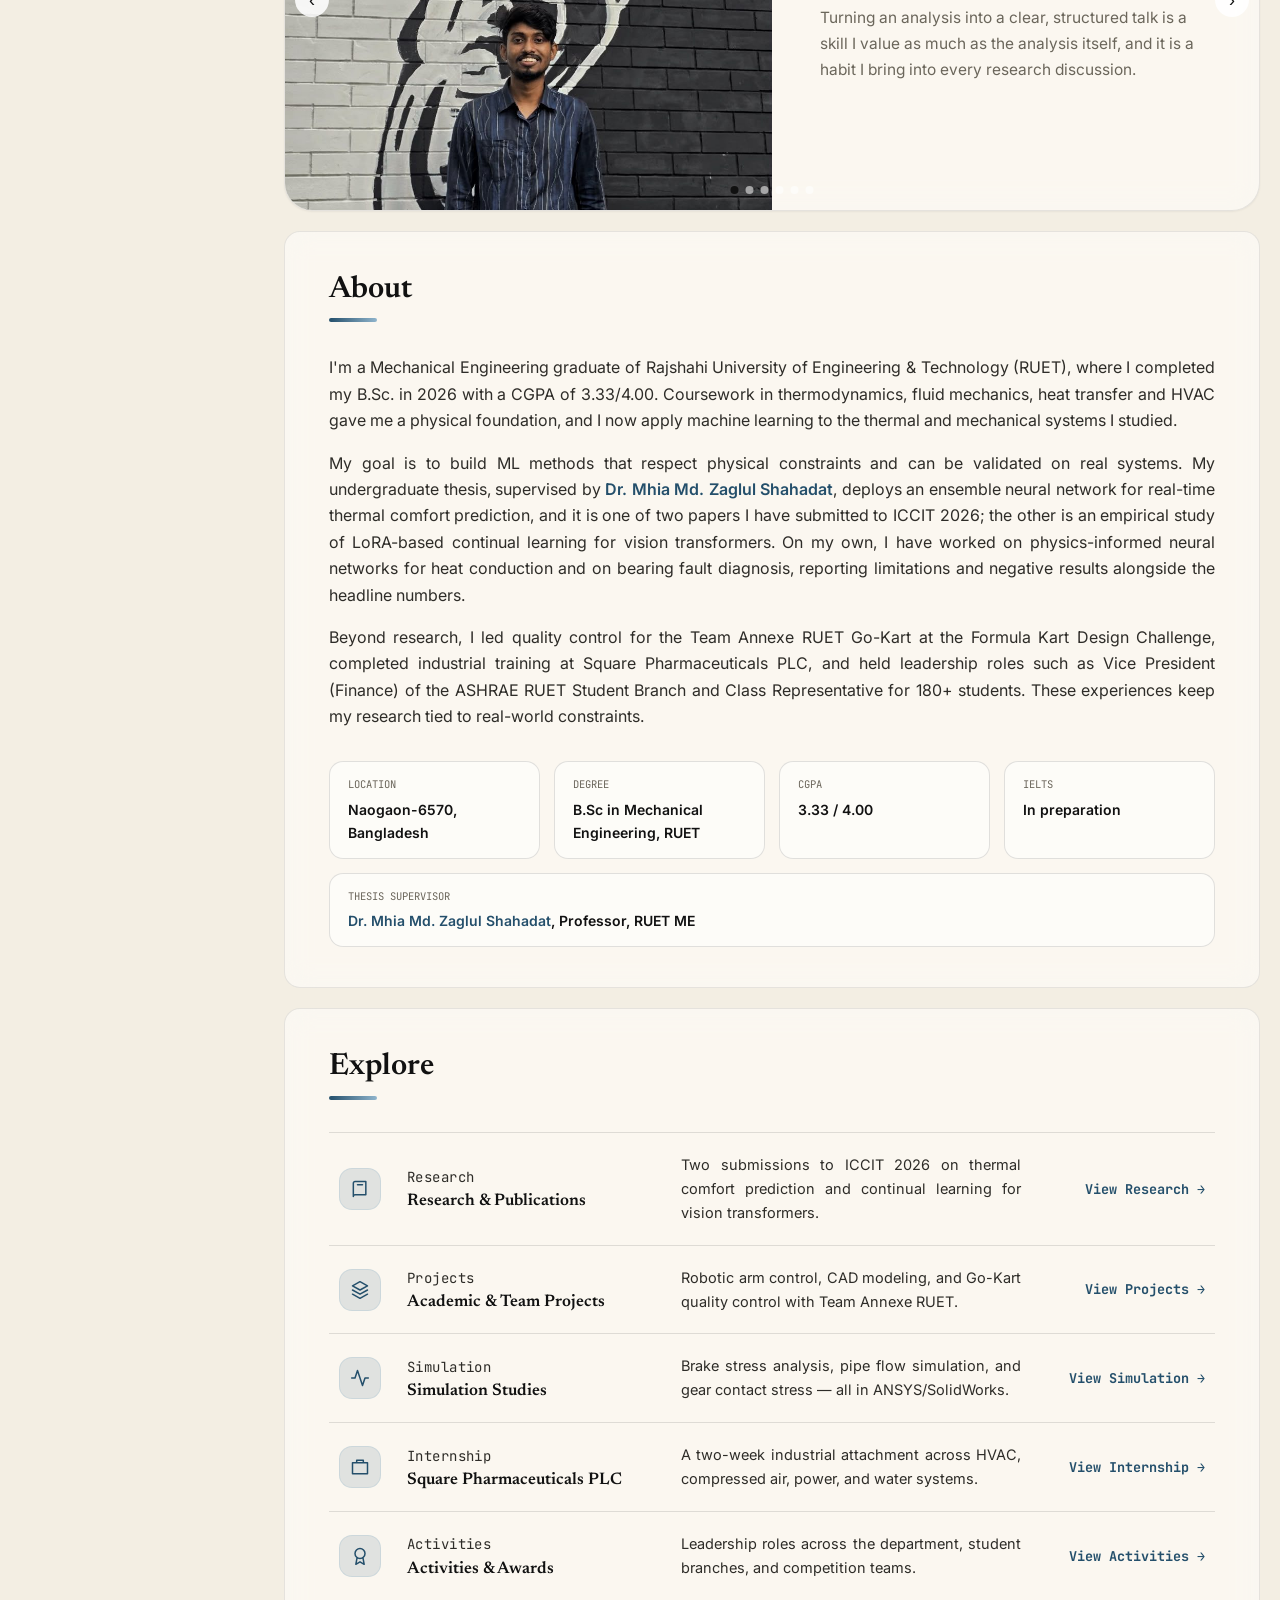
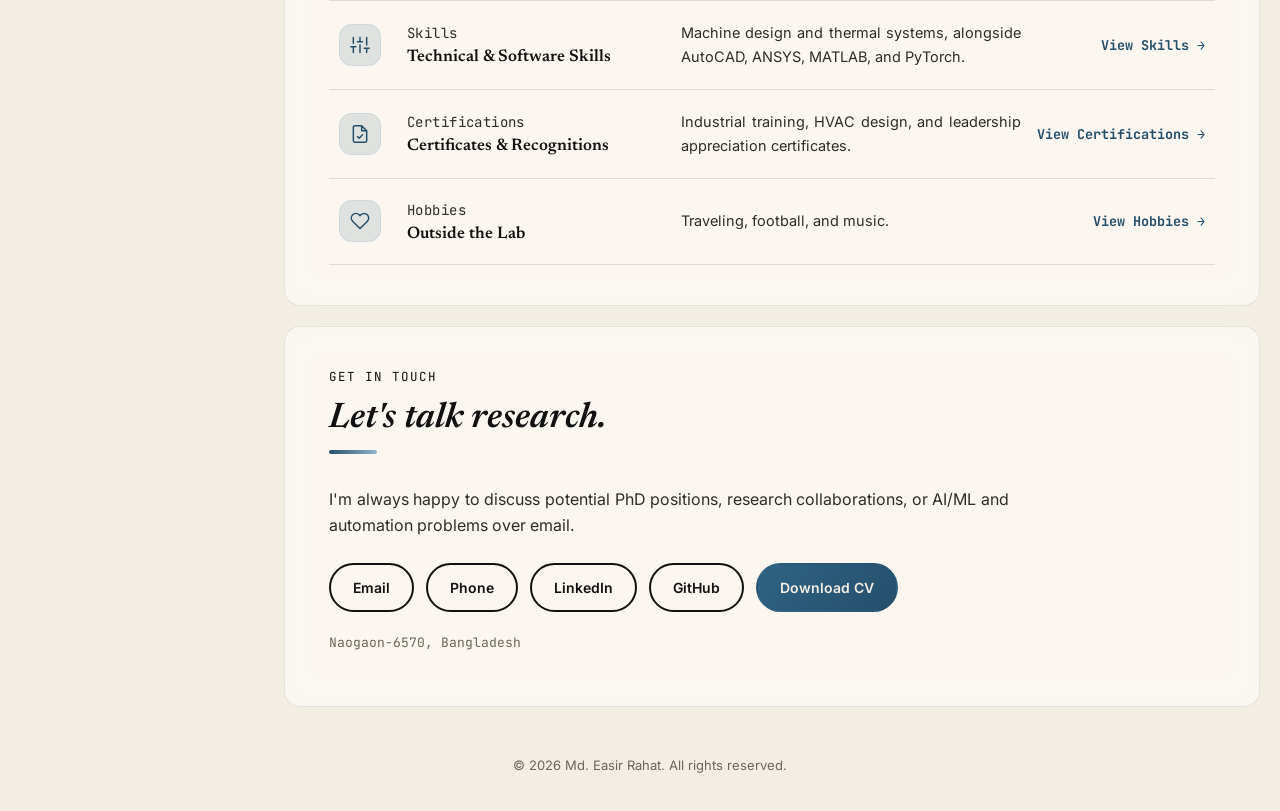
==== commit c08707b7: "Add files via upload" ====
--- a/index.html
+++ b/index.html
@@ -3,11 +3,26 @@
 <head>
 <meta charset="UTF-8">
 <meta name="viewport" content="width=device-width, initial-scale=1.0">
-<title>Md. Easir Rahat — PhD Applicant, AI/ML &amp; Automation</title>
-<meta name="description" content="Md. Easir Rahat — Mechanical Engineering graduate from RUET, PhD applicant researching AI/ML, computer vision, automation and CFD.">
+<title>Md. Easir Rahat — PhD Applicant, ML for Thermal &amp; Mechanical Systems</title>
+<meta name="description" content="Md. Easir Rahat — Mechanical Engineering graduate (RUET, 2026) seeking a PhD in machine learning for thermal and mechanical systems: thermal comfort, HVAC, physics-informed ML and condition monitoring.">
 <link rel="preconnect" href="https://fonts.googleapis.com">
 <link rel="preconnect" href="https://fonts.gstatic.com" crossorigin>
 <link href="https://fonts.googleapis.com/css2?family=Newsreader:ital,wght@0,500;0,600;1,500&family=Inter:wght@400;500;600;700&family=JetBrains+Mono:wght@400;500&display=swap" rel="stylesheet">
+<meta name="color-scheme" content="light dark">
+<script>(function(){try{var s=localStorage.getItem("theme");var t=(s==="dark"||s==="light")?s:(window.matchMedia&&matchMedia("(prefers-color-scheme: dark)").matches?"dark":"light");document.documentElement.setAttribute("data-theme",t);}catch(e){}})();</script>
+<link rel="icon" href="data:image/svg+xml,%3Csvg xmlns='http://www.w3.org/2000/svg' viewBox='0 0 64 64'%3E%3Crect width='64' height='64' rx='14' fill='%23244F6B'/%3E%3Ctext x='32' y='42' text-anchor='middle' font-family='Arial' font-weight='700' font-size='28' fill='%23F3EEE3'%3EER%3C/text%3E%3C/svg%3E">
+<meta property="og:type" content="website">
+<meta property="og:site_name" content="Md. Easir Rahat">
+<meta property="og:title" content="Md. Easir Rahat — PhD Applicant, ML for Thermal &amp; Mechanical Systems">
+<meta property="og:description" content="Md. Easir Rahat — Mechanical Engineering graduate (RUET, 2026) seeking a PhD in machine learning for thermal and mechanical systems: thermal comfort, HVAC, physics-informed ML and condition monitoring.">
+<meta property="og:url" content="https://easirht.github.io/">
+<meta property="og:image" content="https://easirht.github.io/assets/og-image.png">
+<meta property="og:image:width" content="1200">
+<meta property="og:image:height" content="630">
+<meta name="twitter:card" content="summary_large_image">
+<meta name="twitter:title" content="Md. Easir Rahat — PhD Applicant, ML for Thermal &amp; Mechanical Systems">
+<meta name="twitter:description" content="Md. Easir Rahat — Mechanical Engineering graduate (RUET, 2026) seeking a PhD in machine learning for thermal and mechanical systems: thermal comfort, HVAC, physics-informed ML and condition monitoring.">
+<meta name="twitter:image" content="https://easirht.github.io/assets/og-image.png">
 <link rel="stylesheet" href="styles.css">
 </head>
 <body>
--- a/styles.css
+++ b/styles.css
@@ -1283,3 +1283,162 @@
 .hero { width: calc(100% - 40px); max-width: var(--shell-max); margin-left: auto; margin-right: auto; }
 .hero > .wrap { padding-left: 6px; padding-right: 6px; max-width: none; }
 @media (max-width: 1100px) { .hero { width: calc(100% - 24px); } }
+
+/* ==========================================================================
+   SECTIONS REDESIGN (Research, Projects, Simulation, Internship, Activities, Skills, Certifications, Hobbies)
+   Same components, new structure. Uses theme variables so light and dark both work.
+   ========================================================================== */
+:root, html[data-theme="light"] { --tint: rgba(36, 79, 107, 0.09); --tint-line: rgba(36, 79, 107, 0.28); --on-tint: #244F6B; --surface: rgba(255, 255, 255, 0.70); --surface-2: rgba(255, 255, 255, 0.45); }
+html[data-theme="dark"] { --tint: rgba(143, 180, 204, 0.12); --tint-line: rgba(143, 180, 204, 0.32); --on-tint: #9CC1D8; --surface: rgba(243, 238, 227, 0.06); --surface-2: rgba(243, 238, 227, 0.035); }
+
+/* Shared chips / tags */
+.tag, .chip { border-radius: 999px; background: var(--tint); color: var(--on-tint); border: 1px solid var(--tint-line); font-family: var(--font-sans); font-weight: 600; font-size: 12.5px; letter-spacing: 0.01em; padding: 6px 13px; }
+.tag-row, .chip-row { gap: 8px; }
+
+/* Research quote */
+.research-quote { position: relative; margin: 6px 0 22px; padding: 28px 32px 28px 36px; background: var(--surface); border: var(--hairline) solid var(--glass-border); border-left: 4px solid var(--on-tint); border-radius: 4px 18px 18px 4px; font-size: 1.12rem; line-height: 1.75; font-style: italic; color: var(--ink); text-align: justify; hyphens: manual; }
+.research-quote::before { content: "\201C"; position: absolute; top: 2px; left: 12px; font-family: var(--font-serif); font-size: 3.4rem; line-height: 1; color: var(--on-tint); opacity: 0.35; }
+
+/* Publications: numbered editorial list */
+#publications > .wrap, #publications .wrap { counter-reset: pub; }
+.pub { position: relative; counter-increment: pub; display: grid; grid-template-columns: 76px 1fr; column-gap: 8px; padding: 30px 0; border: none; border-top: 1px solid var(--line); border-radius: 0; background: none; box-shadow: none; }
+.pub:first-of-type { border-top: none; }
+.pub::before { content: counter(pub, decimal-leading-zero); grid-row: 1 / span 4; font-family: var(--font-serif); font-size: 2.6rem; font-weight: 500; line-height: 1; color: var(--on-tint); opacity: 0.55; }
+.pub > * { grid-column: 2; }
+.pub-head { display: flex; flex-direction: column; gap: 12px; }
+.pub-head h3 { order: 2; font-size: 1.35rem; line-height: 1.3; }
+.pub-status { order: 1; align-self: flex-start; padding: 5px 13px; border-radius: 999px; background: var(--tint); color: var(--on-tint); border: 1px solid var(--tint-line); font-family: var(--font-sans); font-size: 12px; font-weight: 700; letter-spacing: 0.02em; }
+.pub-authors { margin: 10px 0 4px; color: var(--muted); }
+.pub-authors strong { color: var(--ink); }
+.pub-desc { margin: 8px 0 14px; }
+
+/* Projects: boxed cards, media on top, wide card side-by-side */
+.project-grid { gap: 24px; align-items: stretch; }
+.project-card { display: flex; flex-direction: column; padding: 0 0 24px; overflow: hidden; background: var(--surface); border: var(--hairline) solid var(--glass-border); border-top: 3px solid var(--on-tint); border-radius: 20px; box-shadow: var(--card-shadow); transition: transform 0.25s ease, border-color 0.25s ease; }
+.project-card:hover { transform: translateY(-3px); border-color: var(--tint-line); }
+.project-card > .project-media, .project-card > .carousel { margin: 0 0 20px; border-radius: 0; }
+.project-card > .card-eyebrow, .project-card > h3, .project-card > p, .project-card > .tag-row, .project-card > details { margin-left: 24px; margin-right: 24px; }
+.project-card > h3 { margin-top: 4px; margin-bottom: 10px; }
+.project-card > .tag-row { margin-top: auto; padding-top: 12px; }
+.project-details { margin-top: 14px; padding-top: 12px; border-top: 1px dashed var(--line); }
+.project-details summary { cursor: pointer; font-weight: 700; font-size: 13.5px; color: var(--on-tint); list-style: none; }
+.project-details summary::-webkit-details-marker { display: none; }
+@media (min-width: 1000px) {
+  .project-card-wide { display: grid; grid-template-columns: 1.15fr 1fr; padding: 0 0 24px; column-gap: 0; }
+  .project-card-wide > .carousel { grid-column: 1; grid-row: 1 / span 6; margin: 0 24px 0 0; height: 100%; }
+  .project-card-wide > :not(.carousel) { grid-column: 2; margin-right: 24px; margin-left: 0; }
+  .project-card-wide > .card-eyebrow { margin-top: 24px; }
+}
+
+/* Simulation: feature blocks with metric tiles */
+.sim-feature { padding: 28px 28px 24px; margin-bottom: 28px; background: var(--surface); border: var(--hairline) solid var(--glass-border); border-left: 4px solid var(--on-tint); border-radius: 6px 20px 20px 6px; box-shadow: var(--card-shadow); }
+.sim-results { display: grid; grid-template-columns: repeat(auto-fit, minmax(190px, 1fr)); gap: 12px; margin: 18px 0; }
+.sim-results .fact { background: var(--surface-2); border: 1px solid var(--line); border-radius: 14px; padding: 14px 16px; box-shadow: none; }
+.sim-results .fact-value { font-family: var(--font-serif); font-size: 1.35rem; font-weight: 600; color: var(--ink); }
+.sim-download a { display: inline-block; padding: 9px 16px; border-radius: 999px; border: 1px solid var(--tint-line); background: var(--tint); color: var(--on-tint); font-weight: 700; font-size: 13px; }
+.sim-download a:hover { background: var(--on-tint); color: var(--paper); text-decoration: none; }
+
+/* Internship */
+.internship-narrative { padding-left: 20px; border-left: 3px solid var(--tint-line); }
+
+/* Activities: vertical timeline */
+.timeline { position: relative; list-style: none; margin: 8px 0 0 10px; padding: 0 0 0 34px; border-left: 2px solid var(--line); }
+.timeline > li { position: relative; padding: 0 0 30px; border: none; background: none; box-shadow: none; display: block; }
+.timeline > li::before { content: ""; position: absolute; left: -43px; top: 6px; width: 16px; height: 16px; border-radius: 50%; background: var(--on-tint); border: 4px solid var(--paper); box-shadow: 0 0 0 2px var(--tint-line); }
+.timeline-date { display: inline-block; margin-bottom: 10px; padding: 4px 12px; border-radius: 999px; background: var(--tint); color: var(--on-tint); border: 1px solid var(--tint-line); }
+.timeline-body { padding: 20px 22px; background: var(--surface); border: var(--hairline) solid var(--glass-border); border-radius: 18px; box-shadow: var(--card-shadow); }
+.timeline-body h3 { margin-bottom: 8px; }
+
+/* Skills */
+.skills-cols { gap: 20px; }
+.skills-cols > div { padding: 24px; background: var(--surface); border: var(--hairline) solid var(--glass-border); border-top: 3px solid var(--on-tint); border-radius: 20px; box-shadow: var(--card-shadow); }
+.skills-cols .card-eyebrow { margin-bottom: 14px; }
+
+/* Certifications + internship certificate */
+.cert-list { gap: 18px; }
+.cert-row { background: var(--surface); border: var(--hairline) solid var(--glass-border); border-radius: 20px; box-shadow: var(--card-shadow); padding: 16px; gap: 22px; align-items: center; }
+.cert-row img { border-radius: 12px; border: 1px solid var(--line); }
+.cert-links { display: flex; flex-wrap: wrap; gap: 10px; margin-top: 12px; }
+.cert-links a { display: inline-flex; padding: 8px 15px; border-radius: 999px; border: 1px solid var(--tint-line); background: var(--tint); color: var(--on-tint); font-weight: 700; font-size: 13px; }
+.cert-links a:hover { background: var(--on-tint); color: var(--paper); text-decoration: none; }
+
+/* Hobbies */
+.hobby-group { margin-bottom: 30px; }
+.hobby-strip { display: grid; grid-template-columns: repeat(auto-fit, minmax(190px, 1fr)); gap: 14px; }
+.hobby-strip img { width: 100%; aspect-ratio: 4 / 3; object-fit: cover; border-radius: 16px; border: 1px solid var(--line); box-shadow: var(--card-shadow); }
+@media (min-width: 1100px) { .project-grid { grid-template-columns: repeat(3, 1fr); } .project-card-wide { grid-column: 1 / -1; } }
+
+/* ==========================================================================
+   GLASS, NOT FLOATING: translucent + blurred surfaces that sit flush to the edges.
+   Sidebar and top bar attach to the screen edges, softer shadows, tighter radii.
+   ========================================================================== */
+:root, html[data-theme="light"], html[data-theme="dark"] { --bar-blur: blur(18px) saturate(150%); --glass-blur: blur(14px) saturate(140%); }
+html[data-theme="light"] { --shadow: 0 1px 2px rgba(17, 17, 17, 0.05); --card-shadow: none; }
+html[data-theme="dark"] { --shadow: none; --card-shadow: none; }
+@media (min-width: 1200px) {
+  .site-header { top: 0; left: 0; bottom: 0; width: 264px; margin: 0; border: none; border-right: 1px solid var(--glass-border); border-radius: 0; box-shadow: none; padding: 24px 14px 18px; }
+  html[data-theme="light"] .site-header { background: rgba(17, 17, 17, 0.90); }
+  html[data-theme="dark"] .site-header { background: rgba(243, 238, 227, 0.045); }
+  main, .site-footer { margin-left: 264px; padding-right: 0; }
+  .topbar { top: 0; width: 100%; max-width: none; margin: 0; padding: 14px 36px; border: none; border-bottom: 1px solid var(--glass-border); border-radius: 0; box-shadow: none; }
+  .section > .wrap { border-radius: 16px; box-shadow: none; }
+  .site-footer { border-radius: 0; margin: 20px 0 0; border-width: 1px 0 0 0; }
+}
+@media (max-width: 1199px) {
+  .site-header { top: 0; margin: 0; border: none; border-bottom: 1px solid var(--glass-border); border-radius: 0; box-shadow: none; }
+  .main-nav { top: 100%; left: 0; right: 0; border: none; border-top: 1px solid var(--glass-border); border-radius: 0 0 16px 16px; box-shadow: none; }
+}
+@media (max-width: 767px) {
+  .tabbar { left: 0; right: 0; bottom: 0; gap: 2px; padding: 6px 8px calc(6px + env(safe-area-inset-bottom, 0px)); border: none; border-top: 1px solid var(--glass-border); border-radius: 0; box-shadow: none; }
+  .tab { border-radius: 14px; }
+  .tab-handle { bottom: calc(76px + env(safe-area-inset-bottom, 0px)); box-shadow: none; }
+}
+
+/* Hero stats: one glass strip with dividers (readable in both modes) */
+.hero .stat-row { display: grid; grid-template-columns: repeat(4, 1fr); gap: 0; margin-top: 30px; padding: 18px 6px; background: var(--glass); border: var(--hairline) solid var(--glass-border); border-radius: 16px; -webkit-backdrop-filter: var(--glass-blur); backdrop-filter: var(--glass-blur); }
+.hero .stat-row .stat, .hero .stat-row .stat-a, .hero .stat-row .stat-b, .hero .stat-row .stat-c, .hero .stat-row .stat-d { background: none !important; border: none !important; border-right: 1px solid var(--line) !important; border-radius: 0 !important; box-shadow: none !important; padding: 4px 22px !important; margin: 0; }
+.hero .stat-row .stat:last-child { border-right: none !important; }
+.hero .stat-row .stat-num { color: var(--ink) !important; -webkit-text-fill-color: var(--ink) !important; background: none !important; font-family: var(--font-serif); font-weight: 500; font-size: 2.4rem; line-height: 1; }
+.hero .stat-row .stat-label { margin-top: 8px; color: var(--muted) !important; text-transform: uppercase; letter-spacing: 0.1em; font-size: 11px; font-weight: 600; }
+@media (max-width: 600px) { .hero .stat-row { grid-template-columns: repeat(2, 1fr); row-gap: 14px; } .hero .stat-row .stat:nth-child(2) { border-right: none !important; } }
+
+/* "Prospective PhD Applicant": elliptical badge */
+.hero-id span { display: inline-block; margin-top: 14px; padding: 13px 30px; border: 1.5px solid var(--on-tint); border-radius: 50%; background: var(--tint); color: var(--on-tint); text-align: center; line-height: 1.25; font-size: 12.5px; font-weight: 700; letter-spacing: 0.12em; text-transform: uppercase; }
+html[data-theme="dark"] .hero-id span { border-top: 1.5px solid var(--on-tint); }
+
+/* Phone / tablet: centred, smaller profile photo and caption */
+@media (max-width: 1100px) {
+  .hero-visual { justify-self: center; align-items: center; }
+  .portrait-frame { width: 230px; height: 290px; margin: 0 auto; }
+  .hero-id { width: 100%; max-width: 300px; text-align: center; }
+  .hero-id strong { font-size: 1.6rem; }
+}
+.hero .stat-row .stat { -webkit-backdrop-filter: none !important; backdrop-filter: none !important; }
+:root, html[data-theme="light"], html[data-theme="dark"] { --btn-glow: transparent; }
+.nav-cta, .btn-primary, .hero .btn-primary, .main-nav .nav-cta, .tb-gold { box-shadow: none !important; }
+.wm { color: var(--ink-soft); opacity: 0.75; }
+@media (max-width: 1100px) { .hero-id strong, .hero-id span { text-align: center; } .hero-id { margin-left: auto; margin-right: auto; } }
+
+/* ==========================================================================
+   Badge back to the simple label (slate rule above the text), Explore as a listed index
+   ========================================================================== */
+.hero-id span { display: inline-block; margin-top: 12px; padding: 10px 0 0; border: none; border-top: 2px solid var(--on-tint); border-radius: 0; background: none; color: var(--on-tint); text-align: left; line-height: 1.3; font-size: 13px; font-weight: 700; letter-spacing: 0.12em; text-transform: uppercase; }
+html[data-theme="dark"] .hero-id span { border: none; border-top: 2px solid var(--on-tint); }
+@media (max-width: 1100px) { .hero-id span { text-align: center; padding-left: 14px; padding-right: 14px; } }
+
+.explore-grid { display: flex; flex-direction: column; gap: 0; border-top: 1px solid var(--line); }
+.explore-card { display: grid; grid-template-columns: 44px minmax(180px, 250px) 1fr auto; grid-template-rows: auto auto; column-gap: 24px; row-gap: 2px; align-items: center; padding: 20px 10px; margin: 0; border: none; border-bottom: 1px solid var(--line); border-radius: 0; background: none; box-shadow: none; transform: none; transition: background 0.2s ease, padding 0.2s ease; }
+.explore-card:hover { background: var(--tint); box-shadow: none; transform: none; padding-left: 18px; border-color: var(--line); }
+.explore-card .card-ico { position: static; grid-column: 1; grid-row: 1 / 3; margin: 0; }
+.explore-card .card-eyebrow { grid-column: 2; grid-row: 1; margin: 0; align-self: end; }
+.explore-card h3 { grid-column: 2; grid-row: 2; margin: 0; align-self: start; }
+.explore-card > p:not(.card-eyebrow) { grid-column: 3; grid-row: 1 / 3; margin: 0; font-size: 14.5px; }
+.explore-card .explore-link { grid-column: 4; grid-row: 1 / 3; display: inline-block; white-space: nowrap; font-weight: 700; font-size: 13.5px; color: var(--on-tint); transition: transform 0.2s ease; }
+.explore-card:hover .explore-link { transform: translateX(5px); }
+@media (max-width: 900px) {
+  .explore-card { grid-template-columns: 44px 1fr; column-gap: 16px; row-gap: 6px; padding: 18px 6px; }
+  .explore-card .card-ico { grid-row: 1 / 3; }
+  .explore-card > p:not(.card-eyebrow) { grid-column: 1 / -1; grid-row: 3; }
+  .explore-card .explore-link { grid-column: 1 / -1; grid-row: 4; }
+}
+@media (min-width: 901px) { .explore-card { grid-template-columns: 44px minmax(180px, 250px) 1fr 160px; } .explore-card .explore-link { justify-self: end; text-align: right; } }
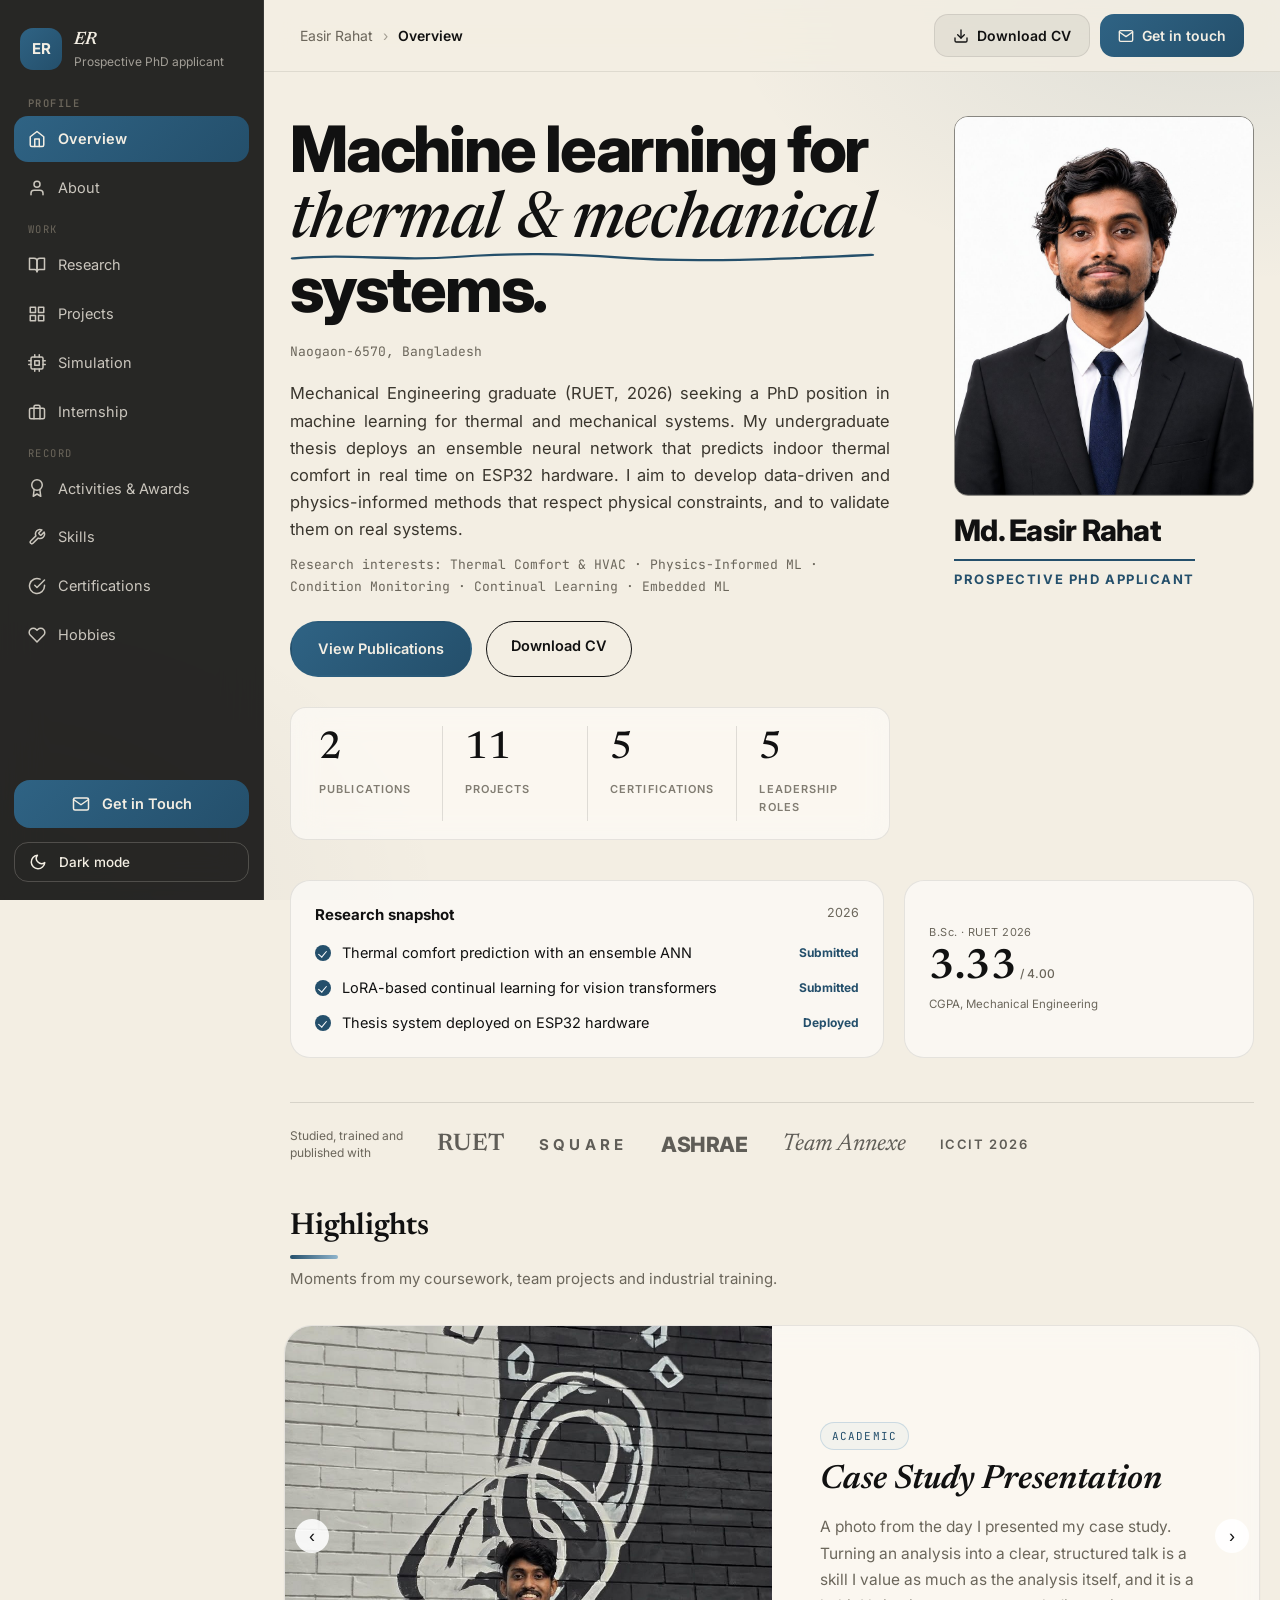
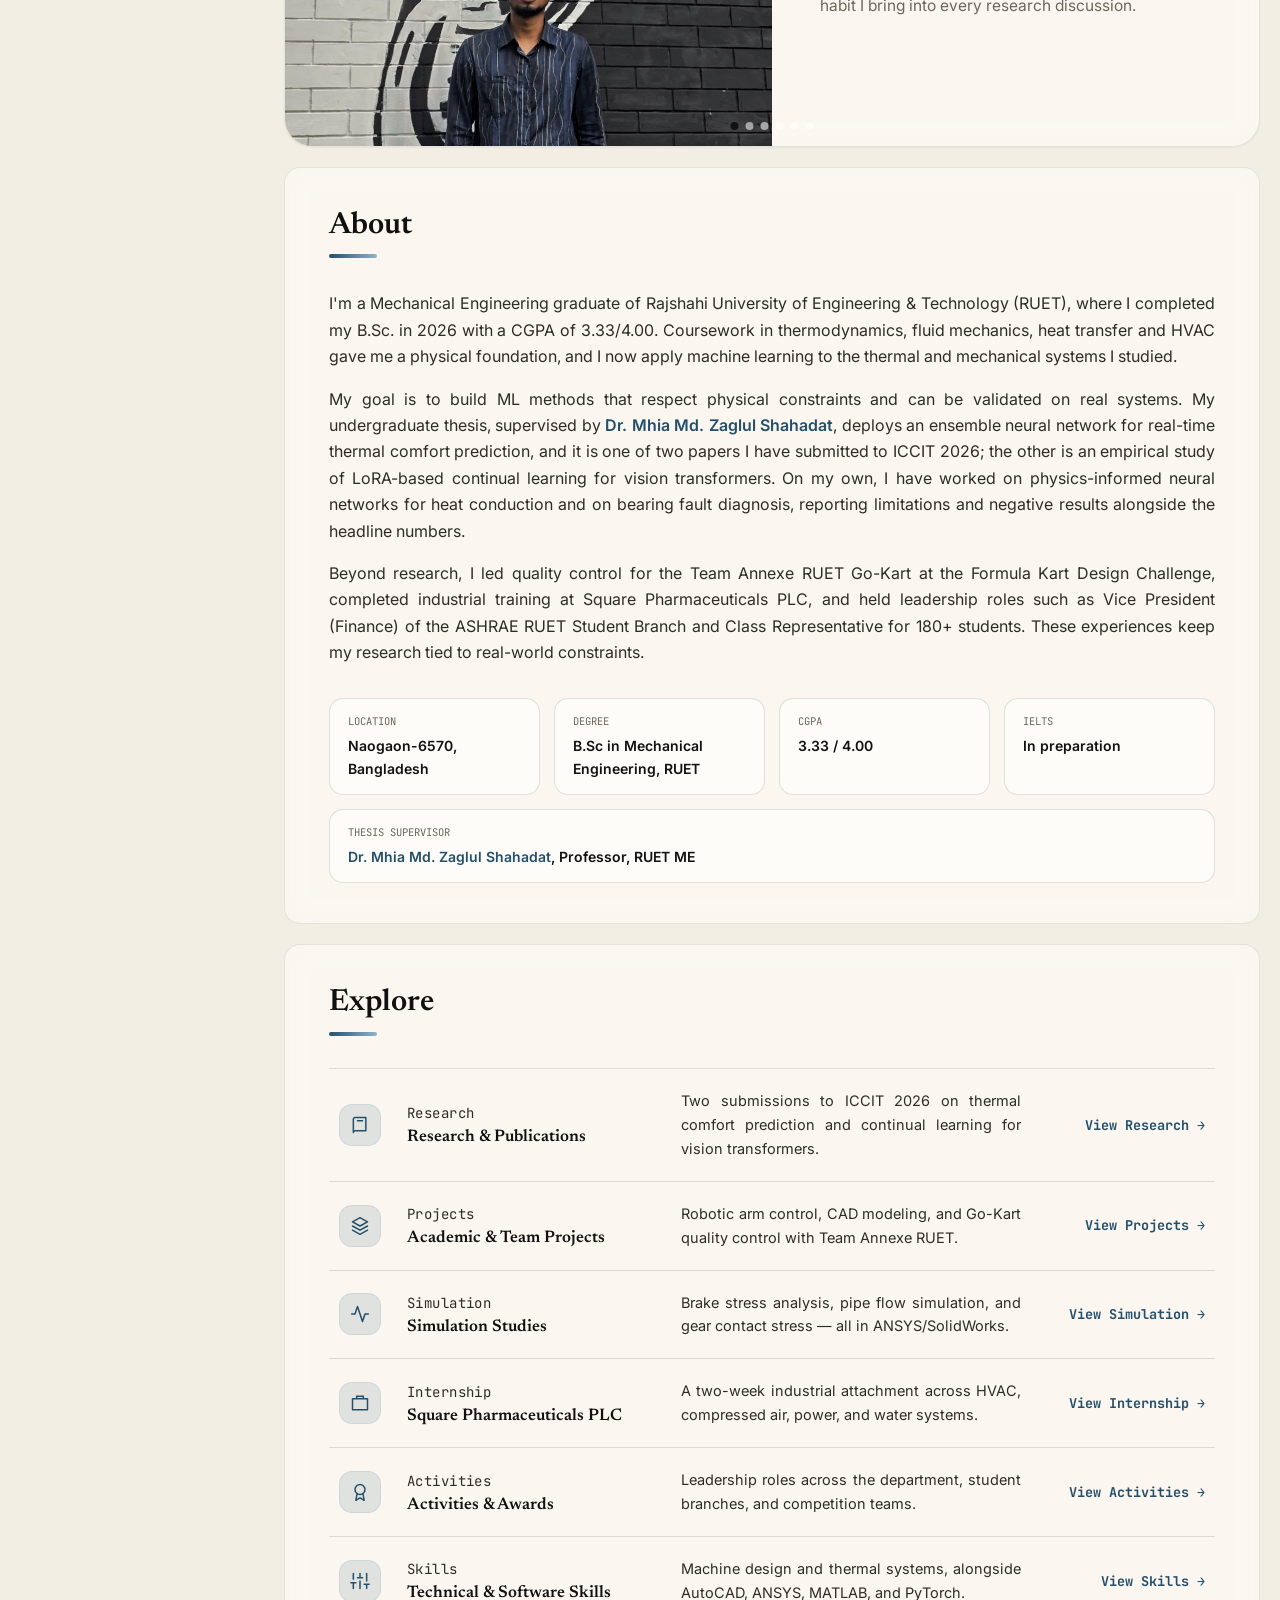
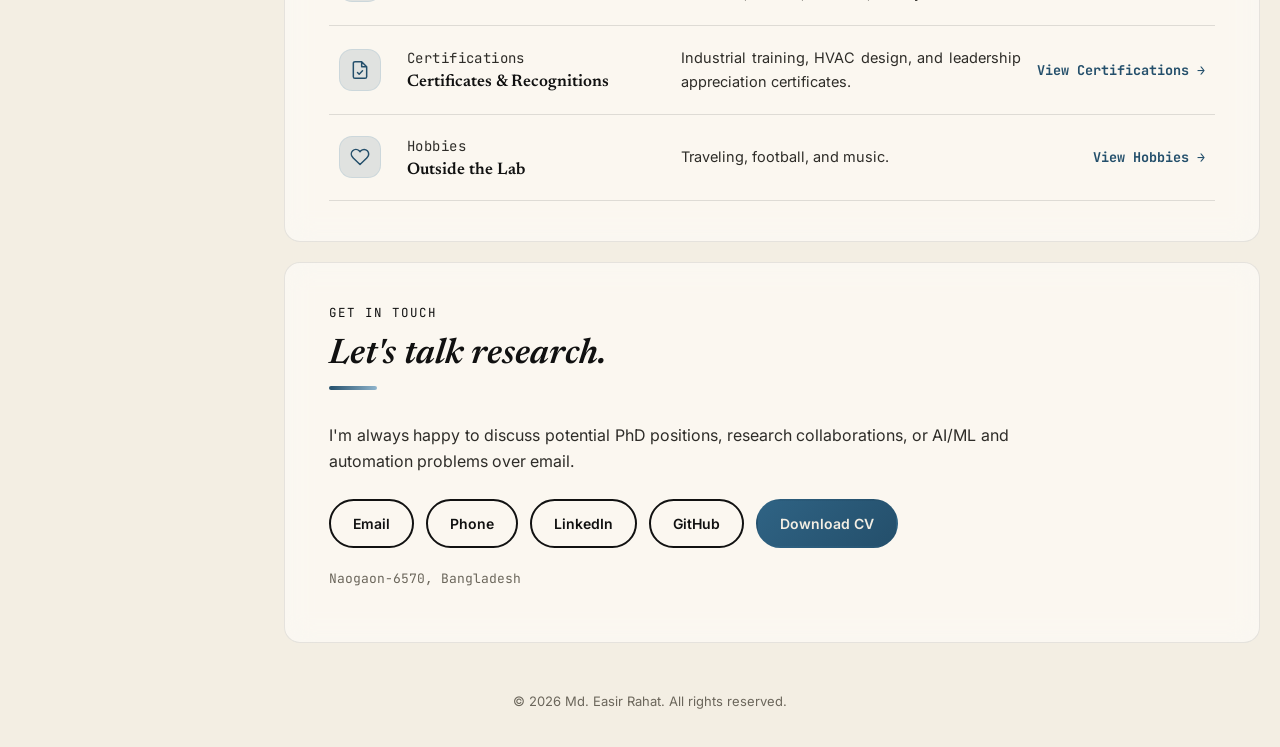
==== commit 4e22f032: "Update index.html" ====
--- a/index.html
+++ b/index.html
@@ -70,8 +70,6 @@
         <div class="hero-actions">
           <a href="research.html#publications" class="btn btn-primary">View Publications</a>
           <a href="assets/cv/Easir_Rahat_CV.pdf" download class="btn btn-outline">Download CV</a>
-          <a href="mailto:easirrahat17@gmail.com" class="btn btn-outline">Email Me</a>
-          <a href="index.html#contact" class="btn btn-outline">Get in Touch</a>
         </div>
 
         <div class="stat-row">
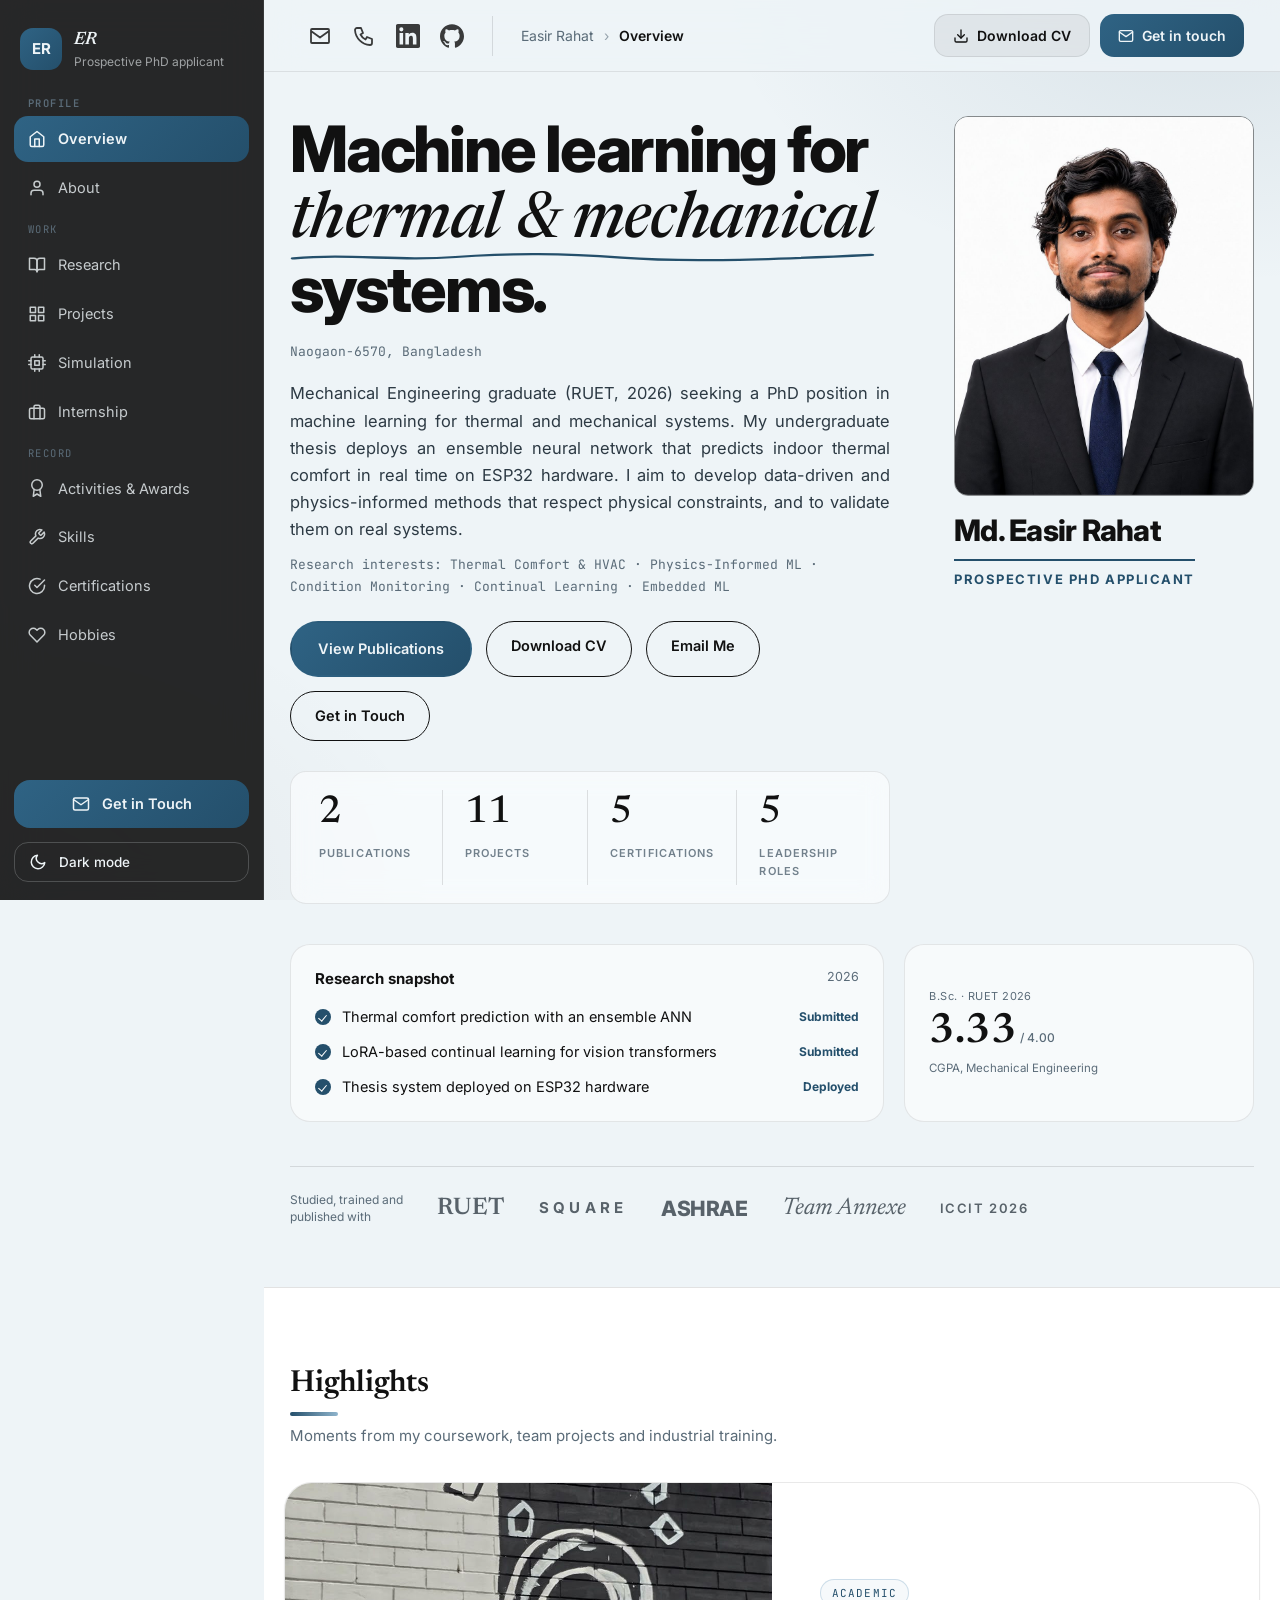
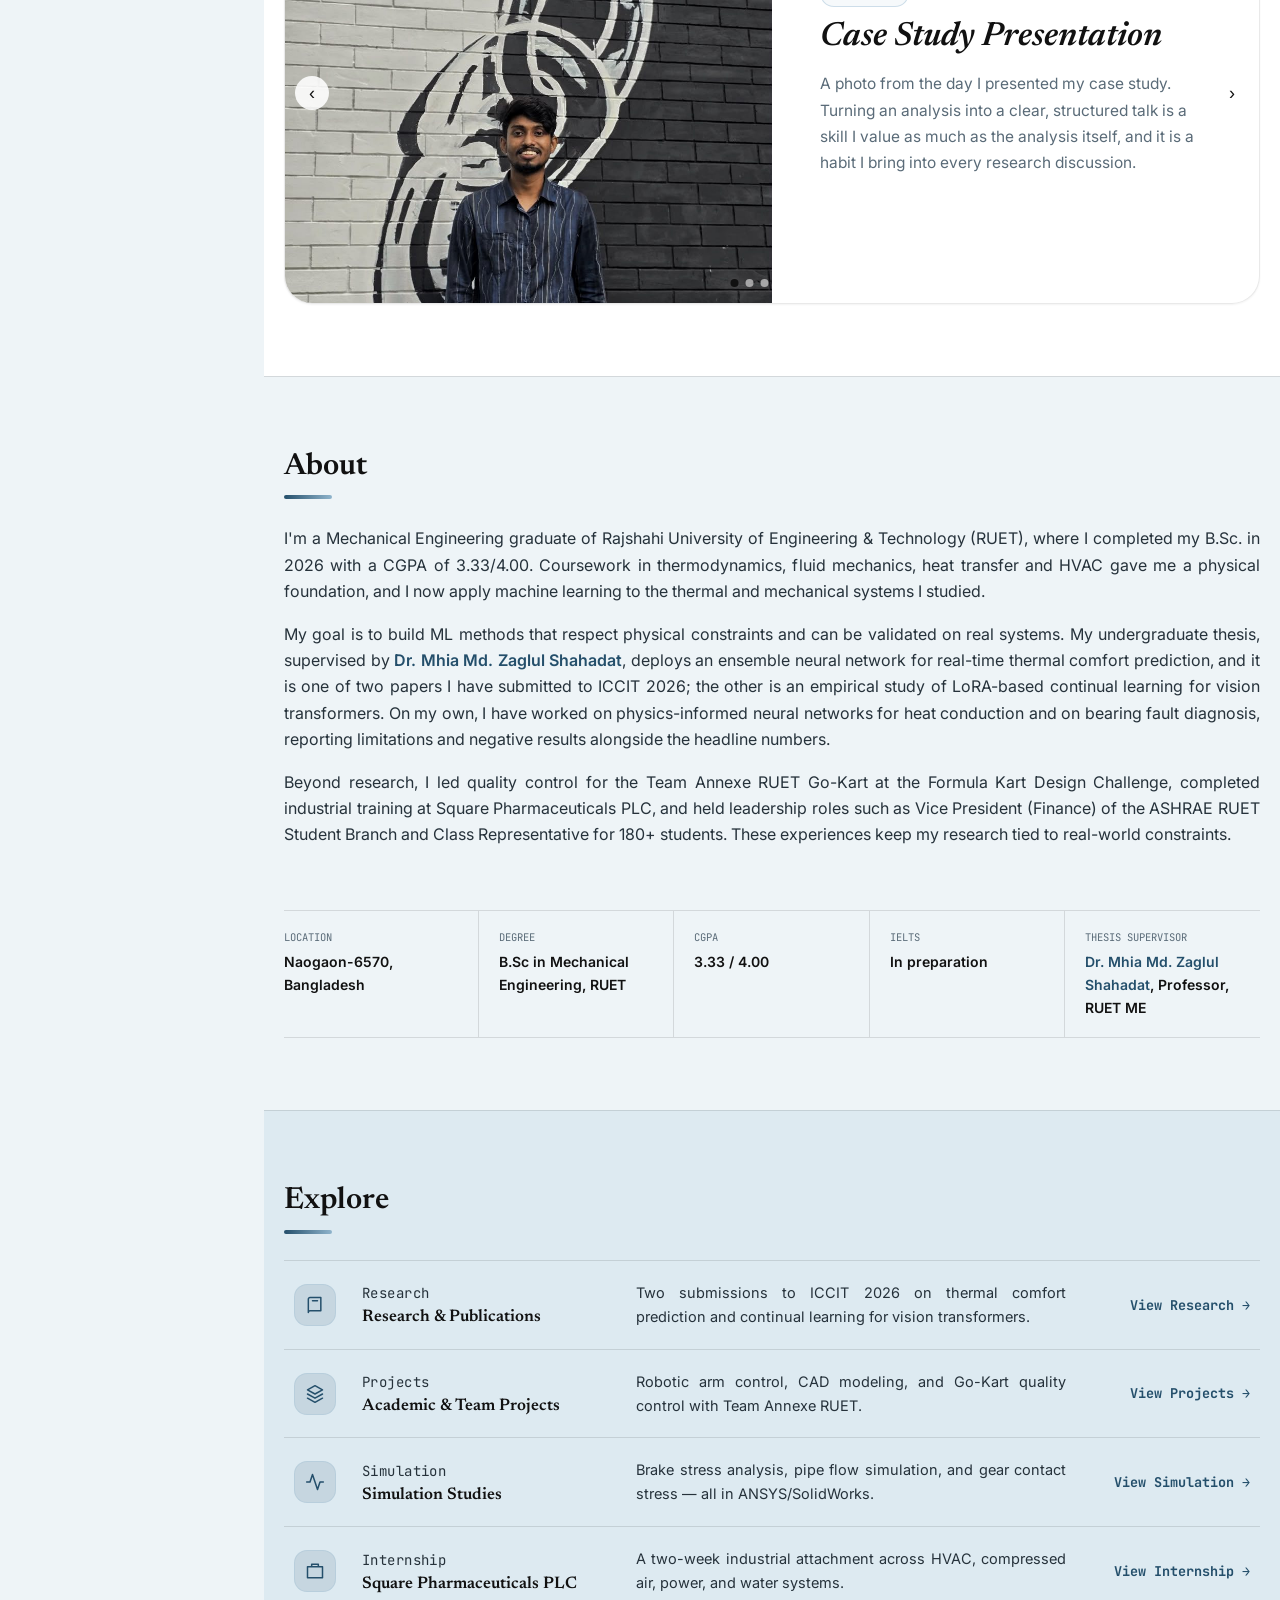
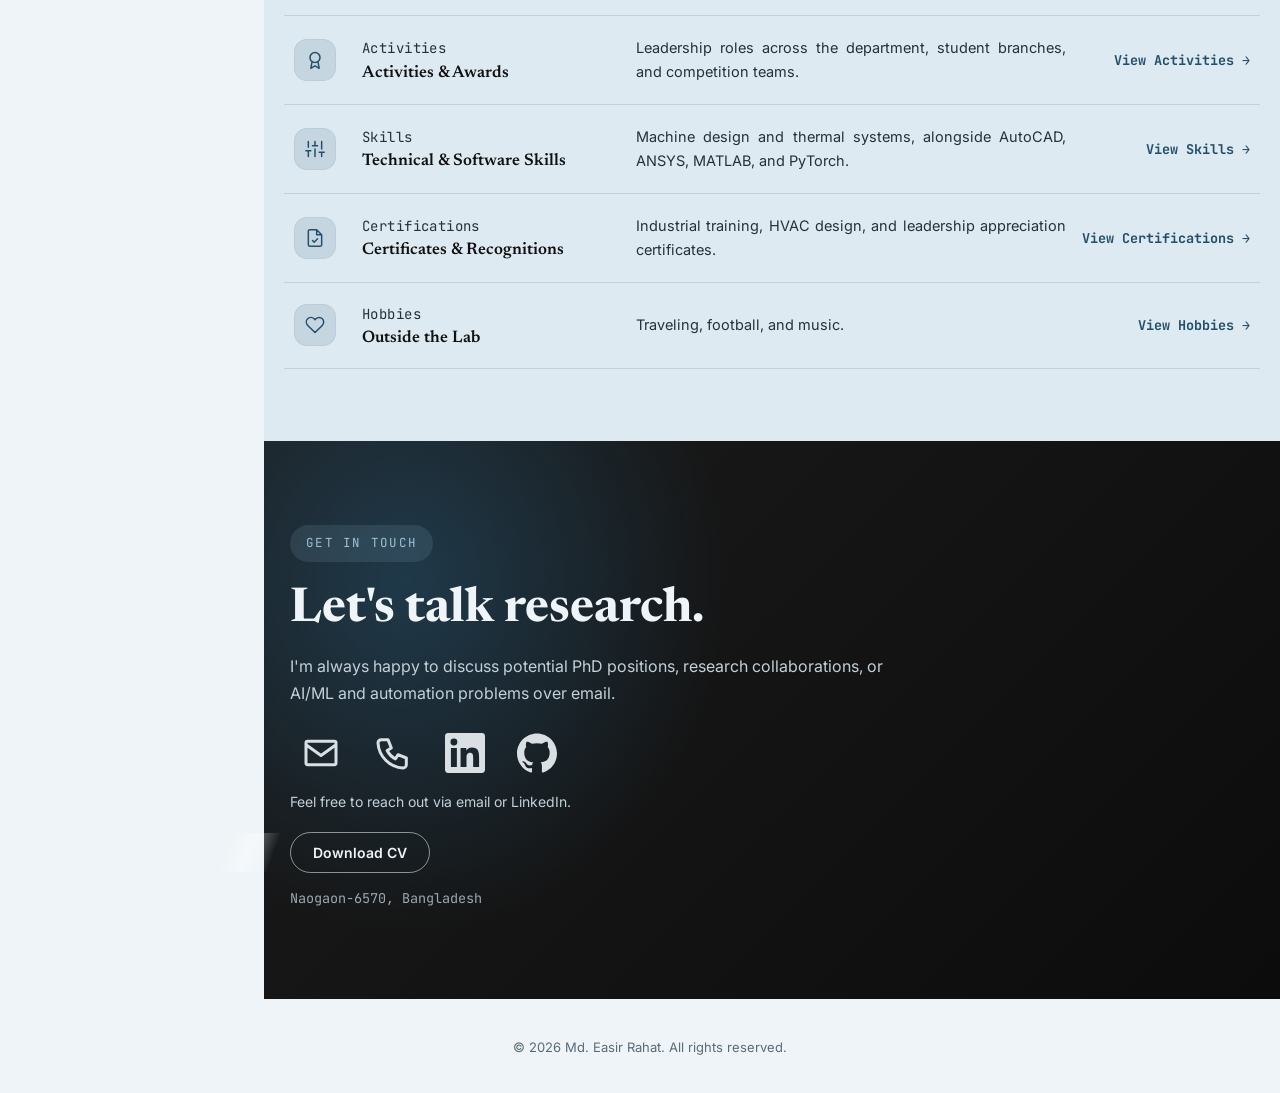
==== commit c5a3d70f: "Add files via upload" ====
--- a/index.html
+++ b/index.html
@@ -70,6 +70,8 @@
         <div class="hero-actions">
           <a href="research.html#publications" class="btn btn-primary">View Publications</a>
           <a href="assets/cv/Easir_Rahat_CV.pdf" download class="btn btn-outline">Download CV</a>
+          <a href="mailto:easirrahat17@gmail.com" class="btn btn-outline">Email Me</a>
+          <a href="index.html#contact" class="btn btn-outline">Get in Touch</a>
         </div>
 
         <div class="stat-row">
@@ -263,13 +265,13 @@
       <p class="eyebrow">Get in Touch</p>
       <h2 class="contact-headline">Let's talk research.</h2>
       <p class="about-copy">I'm always happy to discuss potential PhD positions, research collaborations, or AI/ML and automation problems over email.</p>
-      <div class="contact-pills">
-        <a href="mailto:easirrahat17@gmail.com" class="pill-link">Email</a>
-        <a href="tel:+8801872104142" class="pill-link">Phone</a>
-        <a href="https://www.linkedin.com/in/easir-ruet" target="_blank" rel="noopener" class="pill-link">LinkedIn</a>
-        <a href="https://github.com/easirht" target="_blank" rel="noopener" class="pill-link">GitHub</a>
-        <a href="assets/cv/Easir_Rahat_CV.pdf" download class="pill-link pill-primary">Download CV</a>
-      </div>
+      <div class="contact-icons" data-socials>
+        <a href="mailto:easirrahat17@gmail.com">Email</a>
+        <a href="https://www.linkedin.com/in/easir-ruet" target="_blank" rel="noopener">LinkedIn</a>
+        <a href="https://github.com/easirht" target="_blank" rel="noopener">GitHub</a>
+      </div>
+      <p class="contact-note">Feel free to reach out via email or LinkedIn.</p>
+      <a href="assets/cv/Easir_Rahat_CV.pdf" download class="pill-link pill-primary contact-cv">Download CV</a>
       <p class="contact-detail">Naogaon-6570, Bangladesh</p>
     </div>
   </section>
--- a/styles.css
+++ b/styles.css
@@ -7,15 +7,15 @@
   --paper-alt: #F0ECE1;
   --card: #FFFFFF;
   --ink: #111111;
-  --ink-soft: #4A4640;
-  --muted: #6F6A5F;        /* darker than before so small grey text stays readable */
+  --ink-soft: #3E4B55;
+  --muted: #617280;        /* darker than before so small grey text stays readable */
   --accent: #2A2A2A;
   --accent-deep: #111111;
   --line: #E6E0D1;
 
   --pink: #244F6B;          /* gold highlight (kept name so existing rules work) */
   --amber: #2F6384;
-  --teal: #9A9488;
+  --teal: #93A2AD;
   --gold-soft: #8FB4CC;     /* gold used for text on dark backgrounds */
 
   /* Deep hero: navy base + soft gold glow (top-right) + blue glow (bottom-left) */
@@ -29,7 +29,7 @@
   --shadow: 0 10px 30px rgba(17, 17, 17, 0.12);
   --btn-glow: rgba(17, 17, 17, 0.3);
   --hero-hover: #E3EDF3;
-  --stat-bg: rgba(243, 238, 227, 0.07);
+  --stat-bg: rgba(238, 244, 247, 0.07);
   --sel: #D6E3EC;
 
   --font-serif: 'Newsreader', serif;
@@ -576,11 +576,11 @@
   --paper-alt: rgba(255, 255, 255, 0.05);
   --card: rgba(255, 255, 255, 0.06);
   --ink: #EEF1F8;
-  --ink-soft: #D1CBBD;
-  --muted: #C2BCAE;
+  --ink-soft: #C9D5DC;
+  --muted: #BCC9D2;
   --accent: #8FB4CC;
   --accent-deep: #D6E3EC;
-  --line: rgba(243, 238, 227, 0.07);
+  --line: rgba(238, 244, 247, 0.07);
   --shadow: 0 24px 60px rgba(0, 0, 0, 0.45);
   --card-shadow: none;
   --btn-glow: rgba(36, 79, 107, 0.3);
@@ -593,10 +593,10 @@
   --nav-active-text: #111111;
 
   --glass: rgba(255, 255, 255, 0.045);
-  --glass-border: rgba(243, 238, 227, 0.07);
+  --glass-border: rgba(238, 244, 247, 0.07);
   --header-bg: rgba(17, 17, 17, 0.76);
   --menu-bg: #1A1A1A;
-  --hover-bg: rgba(243, 238, 227, 0.07);
+  --hover-bg: rgba(238, 244, 247, 0.07);
   --bar-blur: blur(18px) saturate(150%);
   --glass-blur: none;
   --bg-image: none;
@@ -608,8 +608,8 @@
   --paper-alt: #F0ECE1;
   --card: #FFFFFF;
   --ink: #111111;
-  --ink-soft: #4A4640;
-  --muted: #6F6A5F;
+  --ink-soft: #3E4B55;
+  --muted: #617280;
   --accent: #2A2A2A;
   --accent-deep: #111111;
   --line: rgba(17, 17, 17, 0.08);
@@ -1000,13 +1000,13 @@
    ========================================================================== */
 :root {
   --paper: #111111; --paper-alt: rgba(255, 255, 255, 0.04); --card: rgba(255, 255, 255, 0.055);
-  --ink: #F3EEE3; --ink-soft: #DDD7C9; --muted: #B8B2A5;
+  --ink: #EEF4F7; --ink-soft: #D3DEE5; --muted: #B3C0CA;
   --line: rgba(255, 255, 255, 0.08); --glass: rgba(255, 255, 255, 0.05); --glass-border: rgba(255, 255, 255, 0.09);
   --header-bg: rgba(17, 17, 17, 0.72); --menu-bg: #1A1A1A;
 }
 body::before {
   background:
-    radial-gradient(70% 55% at 18% 0%, rgba(243, 238, 227, 0.07), transparent 70%),
+    radial-gradient(70% 55% at 18% 0%, rgba(238, 244, 247, 0.07), transparent 70%),
     radial-gradient(55% 55% at 100% 100%, rgba(36, 79, 107, 0.12), transparent 70%),
     linear-gradient(180deg, #202020 0%, #0F0F0F 60%, #0B0B0B 100%);
 }
@@ -1109,59 +1109,59 @@
 :root { --gold-btn: linear-gradient(135deg, #2F6384, #244F6B); --btn-glow: rgba(36, 79, 107, 0.35); --accent-orange: #244F6B; }
 html, html[data-theme="light"] {
   color-scheme: light;
-  --paper: #F3EEE3; --paper-alt: #EAE3D3; --card: rgba(255, 255, 255, 0.55);
-  --ink: #111111; --ink-soft: #2E2C28; --muted: #6B665B;
+  --paper: #EEF4F7; --paper-alt: #DDEAF1; --card: rgba(255, 255, 255, 0.55);
+  --ink: #111111; --ink-soft: #26323B; --muted: #5A6B78;
   --line: rgba(17, 17, 17, 0.12); --accent: #111111; --accent-deep: #111111; --link: #244F6B;
   --btn-bg: var(--gold-btn); --btn-text: #111111; --pill-hover-bg: #2F6384;
   --nav-active-bg: var(--gold-btn); --nav-active-text: #111111; --sel: #D6E3EC;
   --glass: rgba(255, 255, 255, 0.55); --glass-border: rgba(17, 17, 17, 0.09);
-  --header-bg: rgba(243, 238, 227, 0.86); --menu-bg: #FAF7F0; --hover-bg: rgba(17, 17, 17, 0.06);
+  --header-bg: rgba(238, 244, 247, 0.86); --menu-bg: #FFFFFF; --hover-bg: rgba(17, 17, 17, 0.06);
   --shadow: 0 14px 36px rgba(17, 17, 17, 0.10); --card-shadow: 0 12px 30px rgba(17, 17, 17, 0.08);
 }
 html[data-theme="dark"] {
   color-scheme: dark;
-  --paper: #111111; --paper-alt: rgba(243, 238, 227, 0.04); --card: rgba(243, 238, 227, 0.055);
-  --ink: #F3EEE3; --ink-soft: #DDD7C9; --muted: #A39D90;
-  --line: rgba(243, 238, 227, 0.12); --accent: #8FB4CC; --accent-deep: #D6E3EC; --link: #8FB4CC;
-  --glass: rgba(243, 238, 227, 0.055); --glass-border: rgba(243, 238, 227, 0.13);
-  --header-bg: rgba(17, 17, 17, 0.74); --menu-bg: #1A1A1A; --hover-bg: rgba(243, 238, 227, 0.07);
+  --paper: #111111; --paper-alt: rgba(238, 244, 247, 0.04); --card: rgba(238, 244, 247, 0.055);
+  --ink: #EEF4F7; --ink-soft: #D3DEE5; --muted: #9AA9B4;
+  --line: rgba(238, 244, 247, 0.12); --accent: #8FB4CC; --accent-deep: #D6E3EC; --link: #8FB4CC;
+  --glass: rgba(238, 244, 247, 0.055); --glass-border: rgba(238, 244, 247, 0.13);
+  --header-bg: rgba(17, 17, 17, 0.74); --menu-bg: #1A1A1A; --hover-bg: rgba(238, 244, 247, 0.07);
   --shadow: 0 24px 60px rgba(0, 0, 0, 0.45); --card-shadow: 0 18px 40px rgba(0, 0, 0, 0.35);
 }
 html[data-theme="light"] body::before, html body::before {
   background:
     radial-gradient(55% 45% at 95% 0%, rgba(36, 79, 107, 0.10), transparent 70%),
-    radial-gradient(50% 50% at 0% 100%, rgba(17, 17, 17, 0.05), transparent 70%), #F3EEE3;
+    radial-gradient(50% 50% at 0% 100%, rgba(17, 17, 17, 0.05), transparent 70%), #EEF4F7;
 }
 html[data-theme="dark"] body::before {
   background:
-    radial-gradient(70% 55% at 18% 0%, rgba(243, 238, 227, 0.07), transparent 70%),
+    radial-gradient(70% 55% at 18% 0%, rgba(238, 244, 247, 0.07), transparent 70%),
     radial-gradient(55% 55% at 100% 100%, rgba(36, 79, 107, 0.14), transparent 70%),
     linear-gradient(180deg, #161616 0%, #111111 60%, #0C0C0C 100%);
 }
 /* Ink-black hero in both modes, cream text, orange accents */
 .hero { background: radial-gradient(60% 70% at 85% 10%, rgba(36, 79, 107, 0.16), transparent 70%), linear-gradient(145deg, #222222 0%, #161616 55%, #0E0E0E 100%); }
-.hero h1, .hero .hero-greeting, .hero .hero-tagline, .hero .hero-pitch { color: #F3EEE3 !important; }
-.hero .hero-location, .hero .hero-research-line { color: #BDB7A9 !important; }
+.hero h1, .hero .hero-greeting, .hero .hero-tagline, .hero .hero-pitch { color: #EEF4F7 !important; }
+.hero .hero-location, .hero .hero-research-line { color: #B7C3CC !important; }
 .hero .eyebrow { color: #8FB4CC !important; }
 .hero .btn-primary { background: var(--gold-btn); color: #111111; }
-.hero .btn-outline { color: #F3EEE3; border-color: rgba(243, 238, 227, 0.55); background: transparent; }
-.hero .btn-outline:hover { background: #F3EEE3; color: #111111; border-color: #F3EEE3; }
-.stat-a { background: linear-gradient(145deg, rgba(143, 180, 204, 0.22), rgba(243, 238, 227, 0.04)); }
-.stat-b { background: linear-gradient(145deg, rgba(243, 238, 227, 0.10), rgba(243, 238, 227, 0.03)); }
-.stat-c { background: linear-gradient(145deg, rgba(36, 79, 107, 0.16), rgba(243, 238, 227, 0.04)); }
-.stat-d { background: linear-gradient(145deg, rgba(243, 238, 227, 0.08), rgba(243, 238, 227, 0.03)); }
-.stat, .stat-num { color: #F3EEE3; }
-.portrait-frame { border-color: rgba(243, 238, 227, 0.5); }
+.hero .btn-outline { color: #EEF4F7; border-color: rgba(238, 244, 247, 0.55); background: transparent; }
+.hero .btn-outline:hover { background: #EEF4F7; color: #111111; border-color: #EEF4F7; }
+.stat-a { background: linear-gradient(145deg, rgba(143, 180, 204, 0.22), rgba(238, 244, 247, 0.04)); }
+.stat-b { background: linear-gradient(145deg, rgba(238, 244, 247, 0.10), rgba(238, 244, 247, 0.03)); }
+.stat-c { background: linear-gradient(145deg, rgba(36, 79, 107, 0.16), rgba(238, 244, 247, 0.04)); }
+.stat-d { background: linear-gradient(145deg, rgba(238, 244, 247, 0.08), rgba(238, 244, 247, 0.03)); }
+.stat, .stat-num { color: #EEF4F7; }
+.portrait-frame { border-color: rgba(238, 244, 247, 0.5); }
 /* Ink-black rail (desktop) in light mode */
 @media (min-width: 1200px) {
-  html[data-theme="light"] .site-header { background: #111111; border-color: rgba(243, 238, 227, 0.08); }
-  html[data-theme="light"] .wordmark { color: #F3EEE3; }
-  html[data-theme="light"] .wordmark::after { color: rgba(243, 238, 227, 0.6); }
-  html[data-theme="light"] .main-nav a { color: rgba(243, 238, 227, 0.8); }
-  html[data-theme="light"] .main-nav a:hover { background: rgba(243, 238, 227, 0.08); color: #F3EEE3; }
+  html[data-theme="light"] .site-header { background: #111111; border-color: rgba(238, 244, 247, 0.08); }
+  html[data-theme="light"] .wordmark { color: #EEF4F7; }
+  html[data-theme="light"] .wordmark::after { color: rgba(238, 244, 247, 0.6); }
+  html[data-theme="light"] .main-nav a { color: rgba(238, 244, 247, 0.8); }
+  html[data-theme="light"] .main-nav a:hover { background: rgba(238, 244, 247, 0.08); color: #EEF4F7; }
   html[data-theme="light"] .main-nav a.is-current, html[data-theme="light"] .main-nav a.is-current:hover { background: var(--gold-btn); color: #111111; }
-  html[data-theme="light"] .nav-group { color: rgba(243, 238, 227, 0.45); }
-  html[data-theme="light"] .theme-toggle { color: #F3EEE3; border-color: rgba(243, 238, 227, 0.2); background: transparent; }
+  html[data-theme="light"] .nav-group { color: rgba(238, 244, 247, 0.45); }
+  html[data-theme="light"] .theme-toggle { color: #EEF4F7; border-color: rgba(238, 244, 247, 0.2); background: transparent; }
 }
 
 /* ==========================================================================
@@ -1176,15 +1176,15 @@
 .hero h1 { font-family: var(--font-sans); font-style: normal; font-weight: 800; letter-spacing: -0.035em; line-height: 1.02; font-size: clamp(2.7rem, 5vw, 4.4rem); margin-bottom: 20px; }
 .hero h1 em.hl { font-family: var(--font-serif); font-style: italic; font-weight: 500; letter-spacing: -0.01em; }
 .hero h1 em.hl span { display: inline; padding-bottom: 8px; background: url("data:image/svg+xml,%3Csvg xmlns='http://www.w3.org/2000/svg' viewBox='0 0 300 14' preserveAspectRatio='none'%3E%3Cpath d='M2 9 C 30 2, 55 13, 85 7 S 140 2, 170 8 S 235 12, 298 4' fill='none' stroke='%23244F6B' stroke-width='3.2' stroke-linecap='round'/%3E%3C/svg%3E") left bottom / 100% 10px no-repeat; }
-.hero .hero-pitch { color: #3A362E !important; font-size: 16.5px; text-align: left; }
-.hero .hero-location, .hero .hero-research-line { color: #6B665B !important; }
+.hero .hero-pitch { color: #2D3A44 !important; font-size: 16.5px; text-align: left; }
+.hero .hero-location, .hero .hero-research-line { color: #5A6B78 !important; }
 .hero .btn { border-radius: 999px; }
 .hero .btn-primary { background: linear-gradient(135deg, #2F6384, #244F6B); color: #FFFFFF; padding: 14px 26px; box-shadow: 0 12px 26px rgba(36, 79, 107, 0.30); }
 .hero .btn-outline { color: #111111; border: 1.5px solid #111111; background: transparent; }
-.hero .btn-outline:hover { background: #111111; color: #F3EEE3; border-color: #111111; }
+.hero .btn-outline:hover { background: #111111; color: #EEF4F7; border-color: #111111; }
 .hero .stat { background: rgba(255, 255, 255, 0.6) !important; border: 1px solid rgba(17, 17, 17, 0.10) !important; }
 .hero .stat-num { color: #111111 !important; -webkit-text-fill-color: #111111; }
-.hero .stat-label { color: #6B665B; }
+.hero .stat-label { color: #5A6B78; }
 .stat-row { border-top-color: rgba(17, 17, 17, 0.12); }
 
 /* Photo on an orange block */
@@ -1194,13 +1194,13 @@
 .portrait-frame img { border-radius: 0; transform: none; }
 .float-card { position: absolute; z-index: 2; background: #FFFFFF; color: #111111; border-radius: 16px; box-shadow: 0 18px 40px rgba(17, 17, 17, 0.22); font-size: 13px; }
 .fc-top { top: 22px; right: -34px; width: 168px; padding: 14px 16px; display: flex; flex-direction: column; gap: 3px; }
-.fc-label { font-size: 11px; color: #6B665B; letter-spacing: 0.04em; }
+.fc-label { font-size: 11px; color: #5A6B78; letter-spacing: 0.04em; }
 .fc-num { font-family: var(--font-serif); font-size: 2rem; line-height: 1.1; font-weight: 600; }
-.fc-num small { font-family: var(--font-sans); font-size: 12px; color: #6B665B; font-weight: 500; }
-.fc-sub { font-size: 11.5px; color: #6B665B; }
+.fc-num small { font-family: var(--font-sans); font-size: 12px; color: #5A6B78; font-weight: 500; }
+.fc-sub { font-size: 11.5px; color: #5A6B78; }
 .fc-bottom { left: -78px; bottom: -6px; width: 300px; padding: 14px 16px 12px; }
 .fc-head { display: flex; justify-content: space-between; margin-bottom: 8px; }
-.fc-head strong { font-size: 13px; } .fc-head span { color: #6B665B; font-size: 11.5px; }
+.fc-head strong { font-size: 13px; } .fc-head span { color: #5A6B78; font-size: 11.5px; }
 .fc-bottom ul { list-style: none; margin: 0; padding: 0; display: grid; gap: 8px; }
 .fc-bottom li { display: flex; align-items: center; gap: 9px; font-size: 12.5px; }
 .fc-bottom li em { margin-left: auto; font-style: normal; font-size: 11px; color: #244F6B; font-weight: 600; }
@@ -1209,8 +1209,8 @@
 
 /* Partner strip */
 .hero-strip { display: flex; align-items: center; gap: 34px; flex-wrap: wrap; margin-top: 44px; padding-top: 22px; border-top: 1px solid rgba(17, 17, 17, 0.12); }
-.strip-label { font-size: 12px; line-height: 1.4; color: #6B665B; }
-.wm { color: #5A554A; opacity: 0.85; font-size: 20px; white-space: nowrap; }
+.strip-label { font-size: 12px; line-height: 1.4; color: #5A6B78; }
+.wm { color: #51616D; opacity: 0.85; font-size: 20px; white-space: nowrap; }
 .wm-serif { font-family: var(--font-serif); font-weight: 600; font-size: 24px; letter-spacing: 0.02em; }
 .wm-caps { font-weight: 700; letter-spacing: 0.28em; font-size: 15px; }
 .wm-bold { font-weight: 800; letter-spacing: -0.02em; font-size: 21px; }
@@ -1225,16 +1225,16 @@
 /* ==========================================================================
    DEEP SLATE BLUE accent (#244F6B) + hero refinements
    ========================================================================== */
-:root, html[data-theme="light"], html[data-theme="dark"] { --btn-text: #F3EEE3; --nav-active-text: #F3EEE3; }
+:root, html[data-theme="light"], html[data-theme="dark"] { --btn-text: #EEF4F7; --nav-active-text: #EEF4F7; }
 .tab.is-active, .tab-handle, .wordmark::before, .confirm-icon, .confirm-ok, .tb-gold, .nav-cta, .main-nav .nav-cta, .btn-primary, .pill-primary,
-.main-nav a.is-current, .main-nav a.is-current:hover, .hero .btn-primary, .avatar, .side-cta { color: #F3EEE3 !important; }
-.nav-cta, .main-nav .nav-cta { color: #F3EEE3 !important; }
+.main-nav a.is-current, .main-nav a.is-current:hover, .hero .btn-primary, .avatar, .side-cta { color: #EEF4F7 !important; }
+.nav-cta, .main-nav .nav-cta { color: #EEF4F7 !important; }
 
 /* Photo: simple single thin border, nothing on top of it */
 .hero-visual::before { display: none; }
 .hero-visual { padding: 0; margin: 0; justify-self: end; }
 .portrait-frame { width: 300px; height: 380px; padding: 0; border: 1px solid rgba(17, 17, 17, 0.45); border-radius: 14px; background: none; box-shadow: none; overflow: hidden; }
-html[data-theme="dark"] .portrait-frame { border-color: rgba(243, 238, 227, 0.5); }
+html[data-theme="dark"] .portrait-frame { border-color: rgba(238, 244, 247, 0.5); }
 .portrait-frame img { border-radius: 0; transform: none; }
 .hero-id { width: 300px; margin-top: 18px; text-align: left; }
 .hero-id strong { display: block; font-family: var(--font-sans); font-weight: 800; font-size: 1.85rem; letter-spacing: -0.025em; line-height: 1.1; color: var(--ink); }
@@ -1289,7 +1289,7 @@
    Same components, new structure. Uses theme variables so light and dark both work.
    ========================================================================== */
 :root, html[data-theme="light"] { --tint: rgba(36, 79, 107, 0.09); --tint-line: rgba(36, 79, 107, 0.28); --on-tint: #244F6B; --surface: rgba(255, 255, 255, 0.70); --surface-2: rgba(255, 255, 255, 0.45); }
-html[data-theme="dark"] { --tint: rgba(143, 180, 204, 0.12); --tint-line: rgba(143, 180, 204, 0.32); --on-tint: #9CC1D8; --surface: rgba(243, 238, 227, 0.06); --surface-2: rgba(243, 238, 227, 0.035); }
+html[data-theme="dark"] { --tint: rgba(143, 180, 204, 0.12); --tint-line: rgba(143, 180, 204, 0.32); --on-tint: #9CC1D8; --surface: rgba(238, 244, 247, 0.06); --surface-2: rgba(238, 244, 247, 0.035); }
 
 /* Shared chips / tags */
 .tag, .chip { border-radius: 999px; background: var(--tint); color: var(--on-tint); border: 1px solid var(--tint-line); font-family: var(--font-sans); font-weight: 600; font-size: 12.5px; letter-spacing: 0.01em; padding: 6px 13px; }
@@ -1378,7 +1378,7 @@
 @media (min-width: 1200px) {
   .site-header { top: 0; left: 0; bottom: 0; width: 264px; margin: 0; border: none; border-right: 1px solid var(--glass-border); border-radius: 0; box-shadow: none; padding: 24px 14px 18px; }
   html[data-theme="light"] .site-header { background: rgba(17, 17, 17, 0.90); }
-  html[data-theme="dark"] .site-header { background: rgba(243, 238, 227, 0.045); }
+  html[data-theme="dark"] .site-header { background: rgba(238, 244, 247, 0.045); }
   main, .site-footer { margin-left: 264px; padding-right: 0; }
   .topbar { top: 0; width: 100%; max-width: none; margin: 0; padding: 14px 36px; border: none; border-bottom: 1px solid var(--glass-border); border-radius: 0; box-shadow: none; }
   .section > .wrap { border-radius: 16px; box-shadow: none; }
@@ -1442,3 +1442,76 @@
   .explore-card .explore-link { grid-column: 1 / -1; grid-row: 4; }
 }
 @media (min-width: 901px) { .explore-card { grid-template-columns: 44px minmax(180px, 250px) 1fr 160px; } .explore-card .explore-link { justify-self: end; text-align: right; } }
+
+/* ==========================================================================
+   OPEN SECTIONS (About, Explore, Get in Touch): no separate rectangles, content sits on the page
+   ========================================================================== */
+#about, #explore { width: calc(100% - 40px); max-width: var(--shell-max); margin: 0 auto; padding: 60px 0; background: none; border: none; border-top: 1px solid var(--line); border-radius: 0; box-shadow: none; }
+#about > .wrap, #explore > .wrap { max-width: none; padding: 0 6px; background: none; border: none; border-radius: 0; box-shadow: none; -webkit-backdrop-filter: none; backdrop-filter: none; }
+#explore { background: none; }
+#about h2, #explore h2 { margin-bottom: 26px; }
+
+/* About facts: a plain ruled row instead of five boxes */
+#about .fact-strip { display: grid; grid-template-columns: repeat(5, 1fr); gap: 0; margin-top: 30px; border-top: 1px solid var(--line); border-bottom: 1px solid var(--line); }
+#about .fact { background: none; border: none; border-right: 1px solid var(--line); border-radius: 0; box-shadow: none; padding: 18px 20px; min-height: 0; }
+#about .fact:first-child { padding-left: 0; }
+#about .fact:last-child { border-right: none; }
+@media (max-width: 1000px) { #about .fact-strip { grid-template-columns: repeat(2, 1fr); } #about .fact { border-right: none; border-bottom: 1px solid var(--line); padding-left: 0; } #about .fact:last-child { border-bottom: none; } }
+
+/* Get in Touch: full-width dark band with a slate-blue glow (not a card) */
+#contact { width: 100%; max-width: none; margin: 40px 0 0; padding: 84px 0 76px; border: none; border-radius: 0; box-shadow: none; color: #EEF4F7; background: radial-gradient(45% 90% at 14% 25%, rgba(36, 79, 107, 0.60), transparent 70%), linear-gradient(135deg, #1B1B1B 0%, #121212 60%, #0C0C0C 100%); }
+#contact > .wrap { max-width: var(--shell-max); width: calc(100% - 40px); margin: 0 auto; padding: 0 6px; background: none; border: none; border-radius: 0; box-shadow: none; -webkit-backdrop-filter: none; backdrop-filter: none; }
+#contact .eyebrow { display: inline-block; margin-bottom: 20px; padding: 8px 16px; border-radius: 999px; background: rgba(143, 180, 204, 0.14); color: #9CC1D8 !important; letter-spacing: 0.1em; }
+#contact .contact-headline { color: #EEF4F7 !important; font-size: clamp(2rem, 4vw, 3rem); margin-bottom: 14px; }
+#contact .about-copy, #contact .contact-note, #contact .contact-detail { color: #C3D0D8 !important; max-width: 640px; text-align: left; }
+#contact .contact-note { margin: 4px 0 26px; font-size: 14px; }
+#contact .contact-detail { margin-top: 22px; font-size: 13.5px; color: #9AA9B4 !important; }
+#contact .contact-cv { background: none; color: #EEF4F7 !important; border: 1.5px solid rgba(238, 244, 247, 0.55); }
+#contact .contact-cv:hover { background: #EEF4F7; color: #111111 !important; }
+
+/* Icon rows */
+.soc { display: inline-grid; place-items: center; width: 40px; height: 40px; color: var(--ink); opacity: 0.82; border-radius: 10px; transition: color 0.2s ease, opacity 0.2s ease, transform 0.2s ease; }
+.soc svg { width: 24px; height: 24px; }
+.soc:hover { color: var(--on-tint); opacity: 1; transform: translateY(-2px); text-decoration: none; }
+.social-row { display: flex; align-items: center; gap: 4px; margin-right: 6px; padding-right: 20px; border-right: 1px solid var(--line); }
+.topbar { justify-content: flex-start; }
+.topbar .topbar-actions { margin-left: auto; }
+.topbar .crumb { margin-left: 6px; }
+.social-strip { display: none; }
+.contact-icons { display: flex; flex-wrap: wrap; gap: 10px; margin: 8px 0 6px; }
+.contact-icons .soc { width: 62px; height: 62px; color: #EEF4F7; opacity: 0.9; }
+.contact-icons .soc svg { width: 40px; height: 40px; }
+.contact-icons .soc:hover { color: #9CC1D8; }
+.contact-icons a:not(.soc) { color: #EEF4F7; margin-right: 14px; }
+@media (max-width: 1199px) {
+  .social-row { display: none; }
+  .social-strip { display: flex; align-items: center; gap: 2px; padding: 10px 14px 0; }
+  .social-strip .soc { width: 38px; height: 38px; }
+  .social-strip .soc svg { width: 26px; height: 26px; }
+}
+@media (max-width: 767px) {
+  #contact { padding: 56px 0 52px; }
+  #about, #explore { width: calc(100% - 24px); padding: 44px 0; }
+  .contact-icons .soc { width: 54px; height: 54px; } .contact-icons .soc svg { width: 34px; height: 34px; }
+}
+#contact .contact-headline { font-style: normal; font-weight: 700; }
+#contact .contact-headline::after { display: none; }
+
+/* ==========================================================================
+   FRESH PALETTE (Ice Blue) + SEPARATE SECTION BANDS
+   Page #EEF4F7, alternating white / #DDEAF1 bands, dark Get in Touch band.
+   ========================================================================== */
+:root, html[data-theme="light"] { --band-a: #FFFFFF; --band-b: #DDEAF1; }
+html[data-theme="dark"] { --band-a: rgba(255, 255, 255, 0.03); --band-b: rgba(143, 180, 204, 0.07); }
+.showcase, #about, #explore {
+  width: 100%; max-width: none; margin: 0; border: none; border-radius: 0; box-shadow: none;
+  padding-top: 72px; padding-bottom: 72px;
+  padding-left: max(20px, calc((100% - var(--shell-max)) / 2 + 6px)); padding-right: max(20px, calc((100% - var(--shell-max)) / 2 + 6px));
+}
+.showcase { background: var(--band-a); border-top: 1px solid var(--line); }
+#about { background: transparent; border-top: 1px solid var(--line); }
+#explore { background: var(--band-b); border-top: 1px solid var(--line); }
+#about > .wrap, #explore > .wrap { padding: 0; }
+.hero { padding-bottom: 48px; }
+#contact { margin-top: 0; }
+@media (max-width: 767px) { .showcase, #about, #explore { padding-top: 48px; padding-bottom: 48px; padding-left: 14px; padding-right: 14px; } }
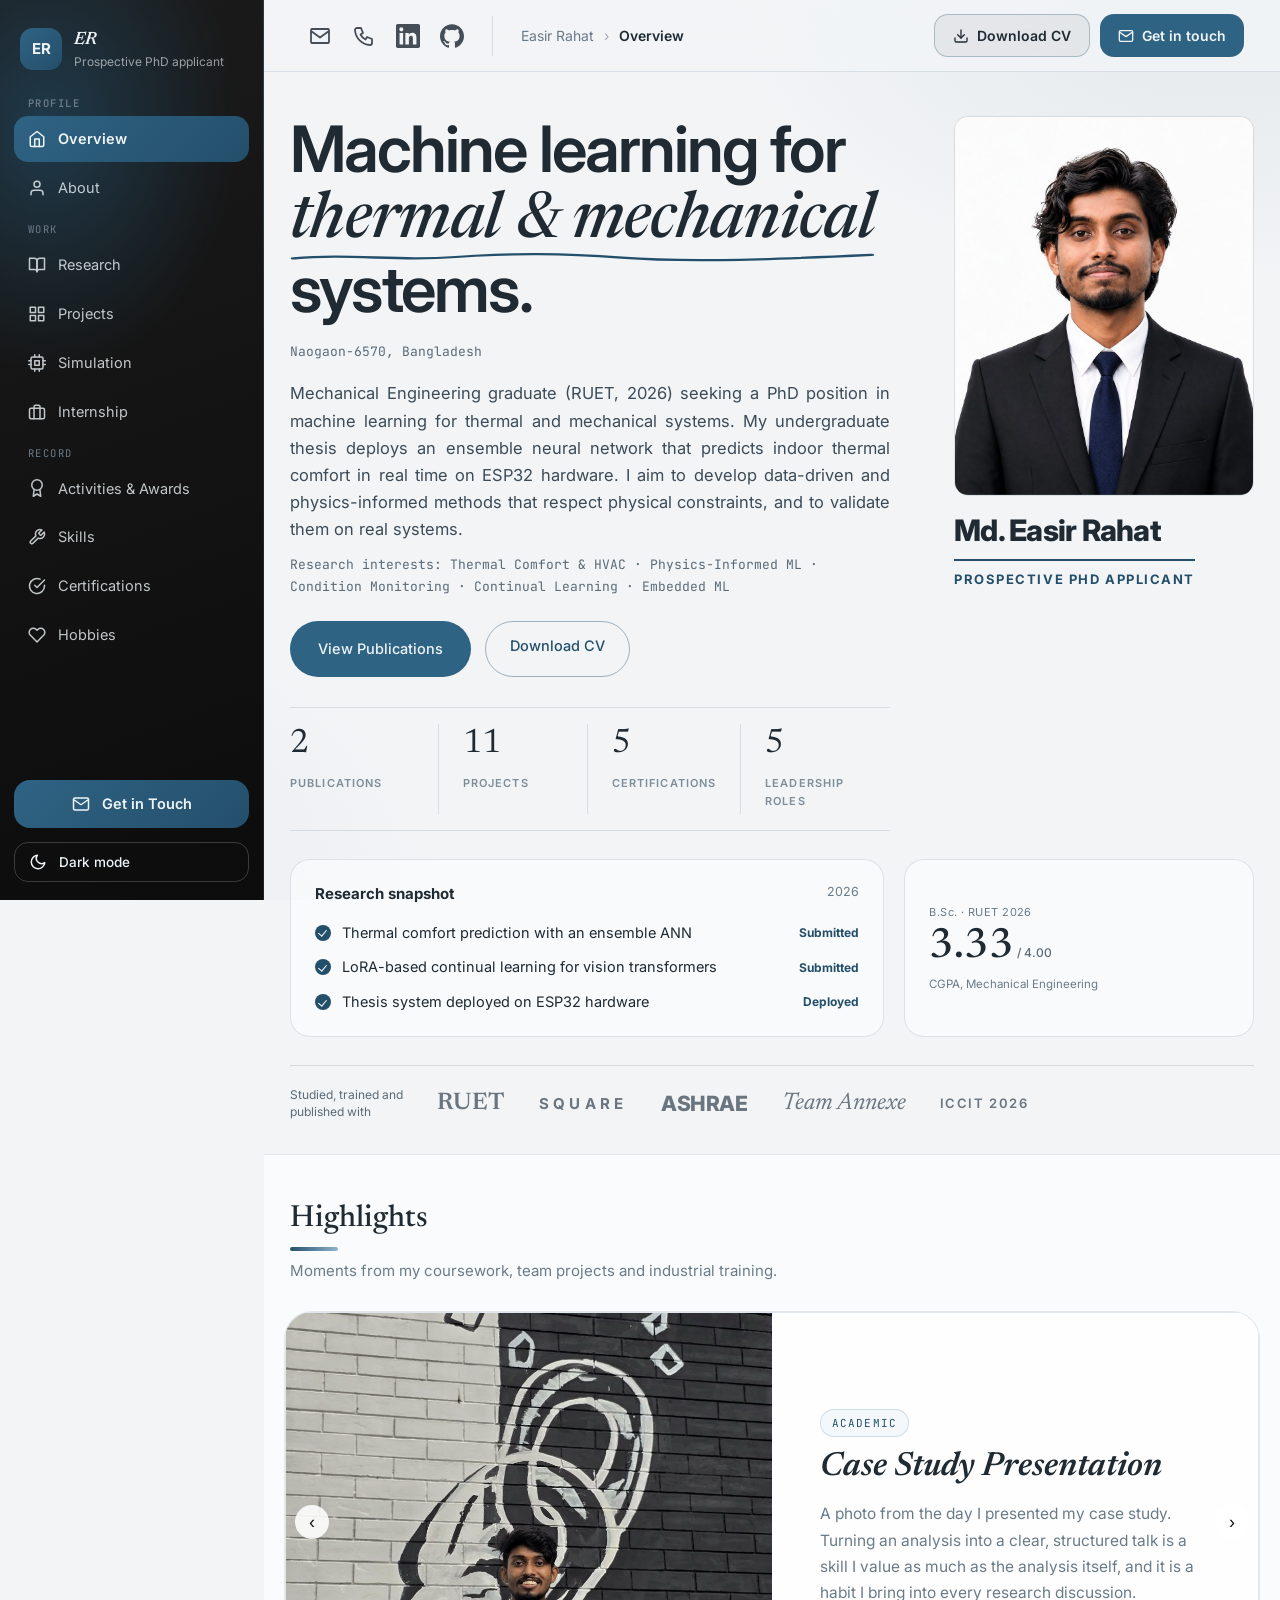
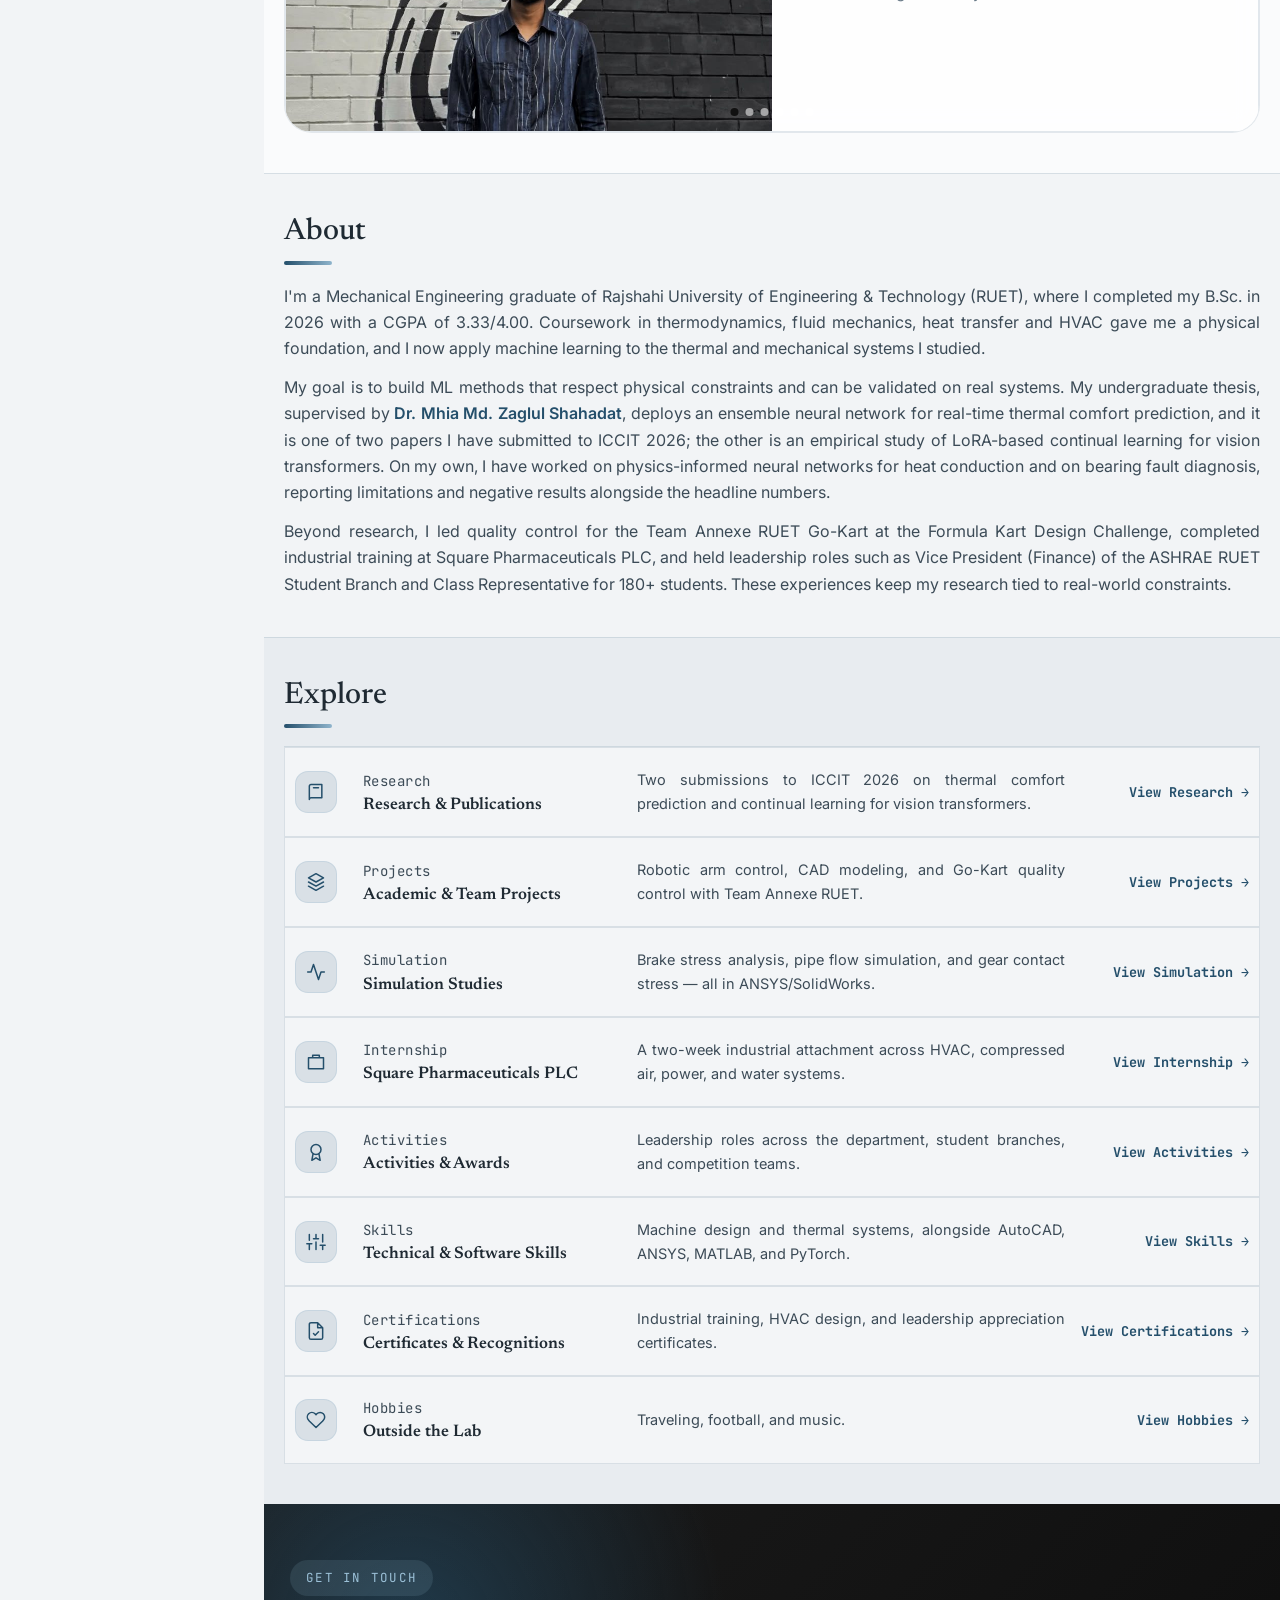
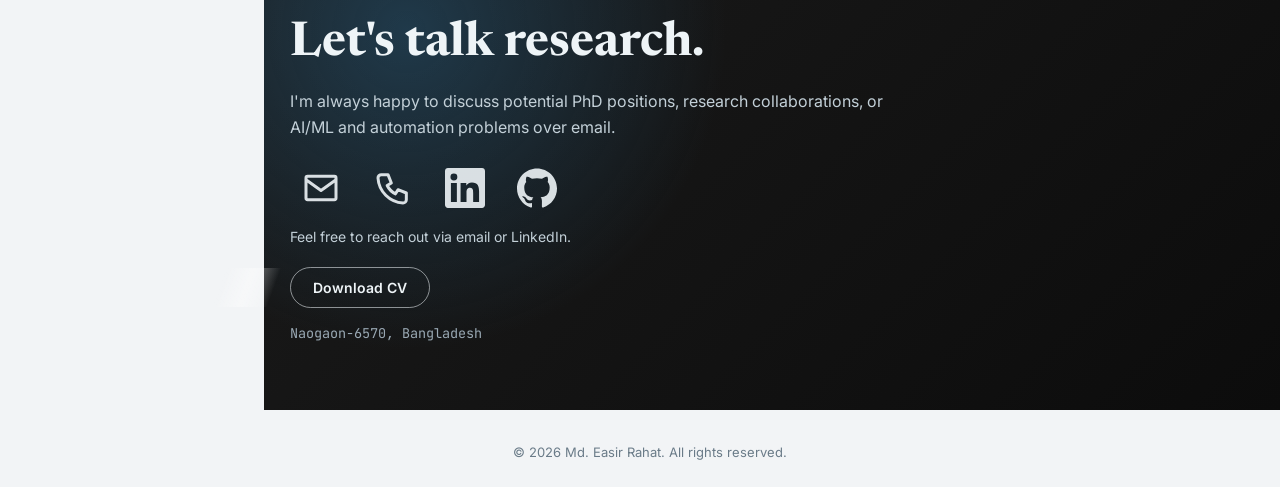
==== commit 65d17792: "Add files via upload" ====
--- a/index.html
+++ b/index.html
@@ -70,8 +70,6 @@
         <div class="hero-actions">
           <a href="research.html#publications" class="btn btn-primary">View Publications</a>
           <a href="assets/cv/Easir_Rahat_CV.pdf" download class="btn btn-outline">Download CV</a>
-          <a href="mailto:easirrahat17@gmail.com" class="btn btn-outline">Email Me</a>
-          <a href="index.html#contact" class="btn btn-outline">Get in Touch</a>
         </div>
 
         <div class="stat-row">
@@ -172,13 +170,6 @@
             students. These experiences keep my research tied to real-world constraints.
           </p>
         </div>
-        <div class="fact-strip">
-          <div class="fact"><span class="fact-label">Location</span><span class="fact-value">Naogaon-6570, Bangladesh</span></div>
-          <div class="fact"><span class="fact-label">Degree</span><span class="fact-value">B.Sc in Mechanical Engineering, RUET</span></div>
-          <div class="fact"><span class="fact-label">CGPA</span><span class="fact-value">3.33 / 4.00</span></div>
-          <div class="fact"><span class="fact-label">IELTS</span><span class="fact-value">In preparation</span></div>
-          <div class="fact"><span class="fact-label">Thesis Supervisor</span><span class="fact-value"><a class="person-link" style="color: var(--link, var(--accent)); font-weight: 600; text-decoration: none;" href="https://ruet.ac.bd/mhiashahadat" target="_blank" rel="noopener">Dr. Mhia Md. Zaglul Shahadat</a>, Professor, RUET ME</span></div>
-        </div>
       </div>
     </div>
   </section>
--- a/styles.css
+++ b/styles.css
@@ -1451,12 +1451,6 @@
 #explore { background: none; }
 #about h2, #explore h2 { margin-bottom: 26px; }
 
-/* About facts: a plain ruled row instead of five boxes */
-#about .fact-strip { display: grid; grid-template-columns: repeat(5, 1fr); gap: 0; margin-top: 30px; border-top: 1px solid var(--line); border-bottom: 1px solid var(--line); }
-#about .fact { background: none; border: none; border-right: 1px solid var(--line); border-radius: 0; box-shadow: none; padding: 18px 20px; min-height: 0; }
-#about .fact:first-child { padding-left: 0; }
-#about .fact:last-child { border-right: none; }
-@media (max-width: 1000px) { #about .fact-strip { grid-template-columns: repeat(2, 1fr); } #about .fact { border-right: none; border-bottom: 1px solid var(--line); padding-left: 0; } #about .fact:last-child { border-bottom: none; } }
 
 /* Get in Touch: full-width dark band with a slate-blue glow (not a card) */
 #contact { width: 100%; max-width: none; margin: 40px 0 0; padding: 84px 0 76px; border: none; border-radius: 0; box-shadow: none; color: #EEF4F7; background: radial-gradient(45% 90% at 14% 25%, rgba(36, 79, 107, 0.60), transparent 70%), linear-gradient(135deg, #1B1B1B 0%, #121212 60%, #0C0C0C 100%); }
@@ -1515,3 +1509,79 @@
 .hero { padding-bottom: 48px; }
 #contact { margin-top: 0; }
 @media (max-width: 767px) { .showcase, #about, #explore { padding-top: 48px; padding-bottom: 48px; padding-left: 14px; padding-right: 14px; } }
+
+/* ==========================================================================
+   SILVER BANDS + TIGHTER SPACING
+   Blue accent theme stays. Only the light-blue page/bands turn soft silver, and sections sit closer together.
+   ========================================================================== */
+:root, html[data-theme="light"] { --band-a: #FAFBFC; --band-b: #E8ECF0; }
+html[data-theme="light"] {
+  --paper: #F2F4F6; --paper-alt: #E8ECF0; --header-bg: rgba(242, 244, 246, 0.88);
+  --card: rgba(255, 255, 255, 0.62); --line: rgba(17, 17, 17, 0.10);
+}
+html[data-theme="light"] body::before, html body[data-x]::before {
+  background:
+    radial-gradient(55% 45% at 95% 0%, rgba(36, 79, 107, 0.07), transparent 70%),
+    radial-gradient(50% 50% at 0% 100%, rgba(120, 135, 148, 0.08), transparent 70%), #F2F4F6;
+}
+html[data-theme="light"] .showcase { background: var(--band-a); }
+html[data-theme="light"] #explore { background: var(--band-b); }
+
+/* Spacing: closer section to section */
+.showcase, #about, #explore { padding-top: 40px; padding-bottom: 40px; }
+.hero { padding-bottom: 20px; }
+.hero-cards { margin-top: 28px; }
+.hero-strip { margin-top: 28px; padding-top: 18px; }
+.showcase-head { padding-bottom: 12px; }
+#about h2, #explore h2 { margin-bottom: 18px; }
+.about-text { gap: 12px; }
+#contact { padding: 56px 0 52px; }
+.site-footer { padding-top: 12px; padding-bottom: 24px; }
+@media (max-width: 767px) { .showcase, #about, #explore { padding-top: 30px; padding-bottom: 30px; } #contact { padding: 44px 0 40px; } }
+
+/* ==========================================================================
+   OPEN STATS + LIGHT-WEIGHT LIGHT THEME
+   Stats are an open ruled row (no box). In light mode: no shadows, hairline borders,
+   lighter type weights, light silver rail and contact band.
+   ========================================================================== */
+.hero .stat-row {
+  background: none; border: none; border-top: 1px solid var(--line); border-bottom: 1px solid var(--line);
+  border-radius: 0; -webkit-backdrop-filter: none; backdrop-filter: none; box-shadow: none; padding: 16px 0;
+}
+.hero .stat-row .stat { padding: 4px 24px !important; }
+.hero .stat-row .stat:first-child { padding-left: 0 !important; }
+.hero .stat-row .stat-num { font-weight: 400; font-size: 2.1rem; }
+
+html[data-theme="light"] {
+  --shadow: none; --card-shadow: none; --line: rgba(36, 79, 107, 0.13);
+  --ink: #1F2A33; --ink-soft: #3C4B57; --muted: #6A7B88;
+  --card: rgba(255, 255, 255, 0.45); --glass: rgba(255, 255, 255, 0.45); --glass-border: rgba(36, 79, 107, 0.12);
+}
+html[data-theme="light"] body { font-weight: 400; }
+html[data-theme="light"] h2 { font-weight: 500; }
+html[data-theme="light"] .hero h1 { font-weight: 600; letter-spacing: -0.03em; color: #1F2A33 !important; }
+html[data-theme="light"] .hero .hero-pitch { color: #3C4B57 !important; }
+html[data-theme="light"] .hero .stat-num { color: #1F2A33 !important; -webkit-text-fill-color: #1F2A33 !important; }
+html[data-theme="light"] .hero .btn { font-weight: 500; }
+html[data-theme="light"] .hero .btn-primary, html[data-theme="light"] .hero .btn-primary:hover { background: #2F6384; box-shadow: none !important; }
+html[data-theme="light"] .hero .btn-outline { color: #244F6B; border: 1px solid rgba(36, 79, 107, 0.4); }
+html[data-theme="light"] .hero .btn-outline:hover { background: rgba(36, 79, 107, 0.08); color: #244F6B; border-color: #244F6B; }
+html[data-theme="light"] .hero-visual::before { background: #DCE5EC; }
+html[data-theme="light"] .portrait-frame { box-shadow: none; border: 1px solid rgba(36, 79, 107, 0.12); }
+html[data-theme="light"] .info-card,
+html[data-theme="light"] .carousel-showcase .slide,
+html[data-theme="light"] .explore-card { box-shadow: none; background: rgba(255, 255, 255, 0.5); border: 1px solid var(--line); }
+html[data-theme="light"] .carousel-showcase { box-shadow: none; }
+html[data-theme="light"] .info-card .fc-num { font-weight: 500; }
+html[data-theme="light"] .tb-gold { background: #2F6384; }
+html[data-theme="light"] .tb-ghost { border-color: rgba(36, 79, 107, 0.3); }
+
+/* Desktop side rail: same dark + slate-blue glow as the Get in Touch band (both themes) */
+@media (min-width: 1200px) {
+  html[data-theme="light"] .site-header, html[data-theme="dark"] .site-header {
+    background:
+      radial-gradient(100% 38% at 18% 14%, rgba(36, 79, 107, 0.60), transparent 72%),
+      linear-gradient(160deg, #1B1B1B 0%, #121212 60%, #0C0C0C 100%);
+    -webkit-backdrop-filter: none; backdrop-filter: none; border-color: rgba(238, 244, 247, 0.08);
+  }
+}
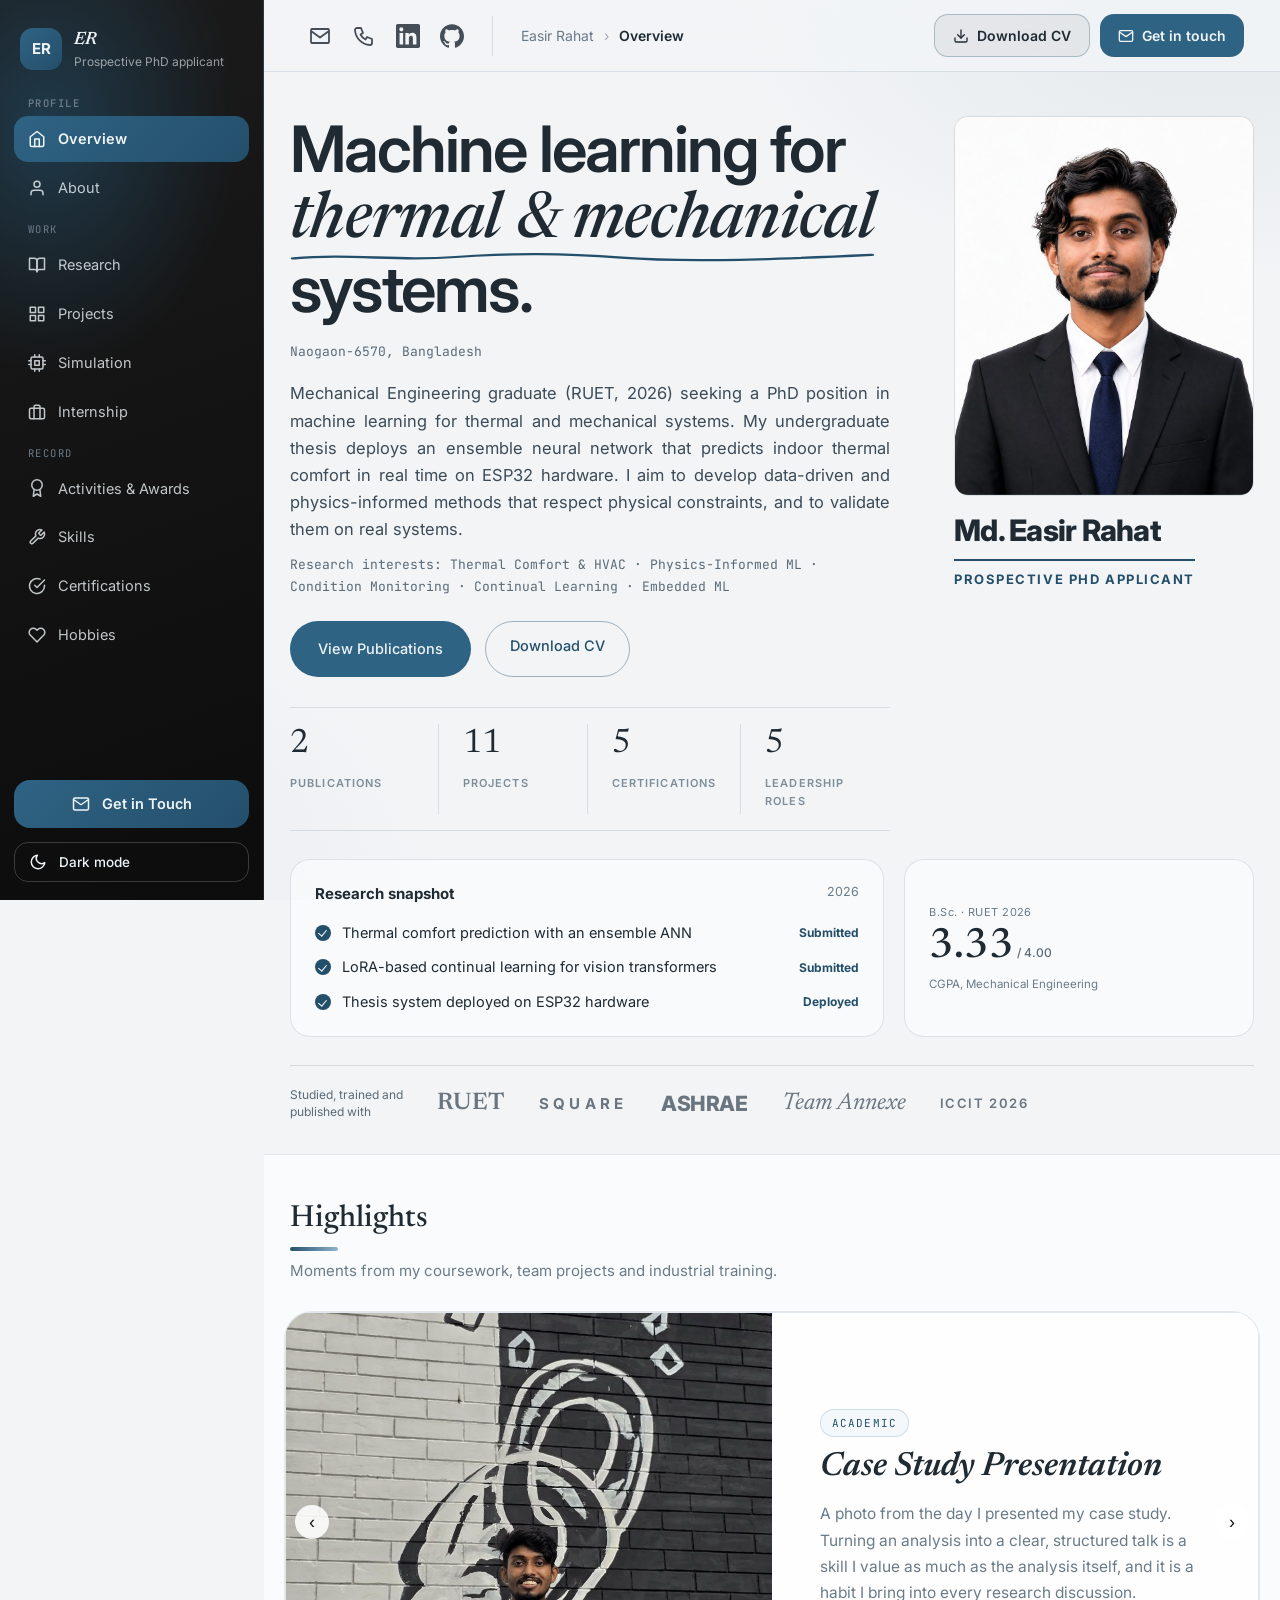
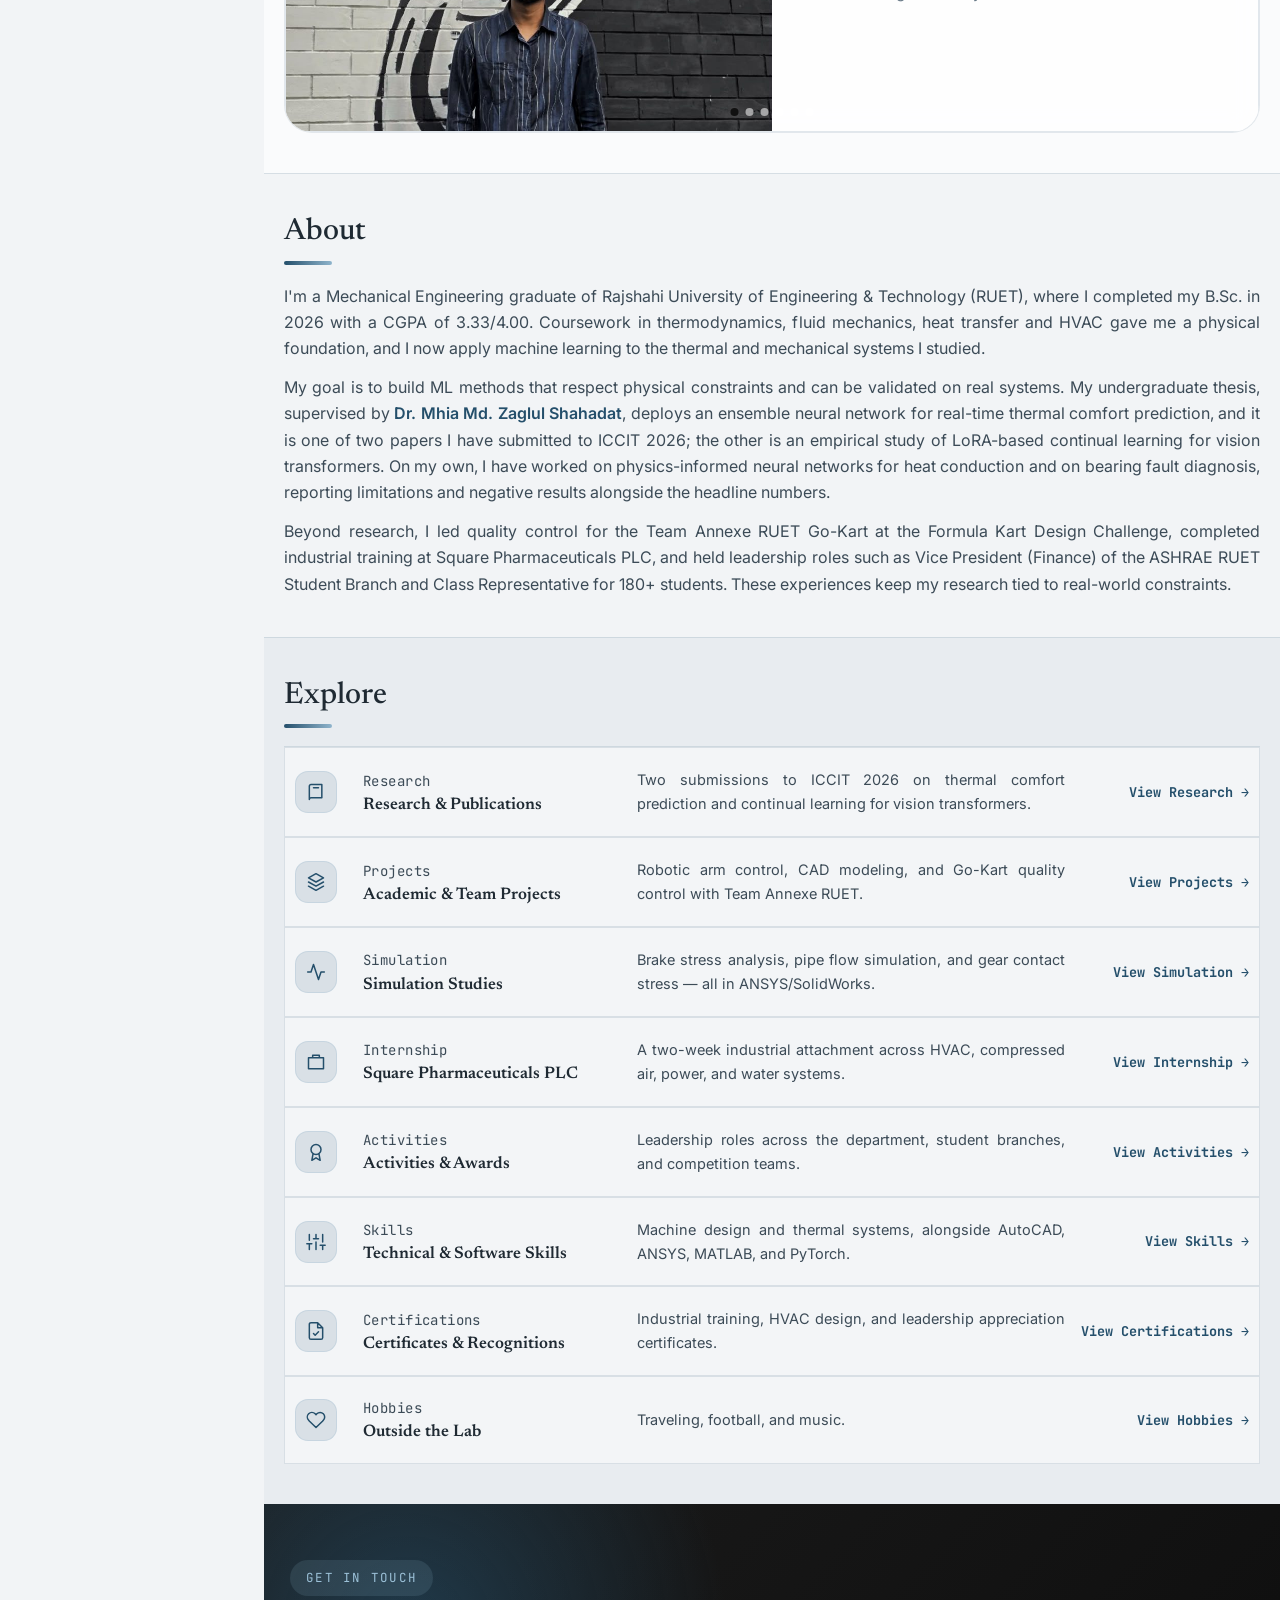
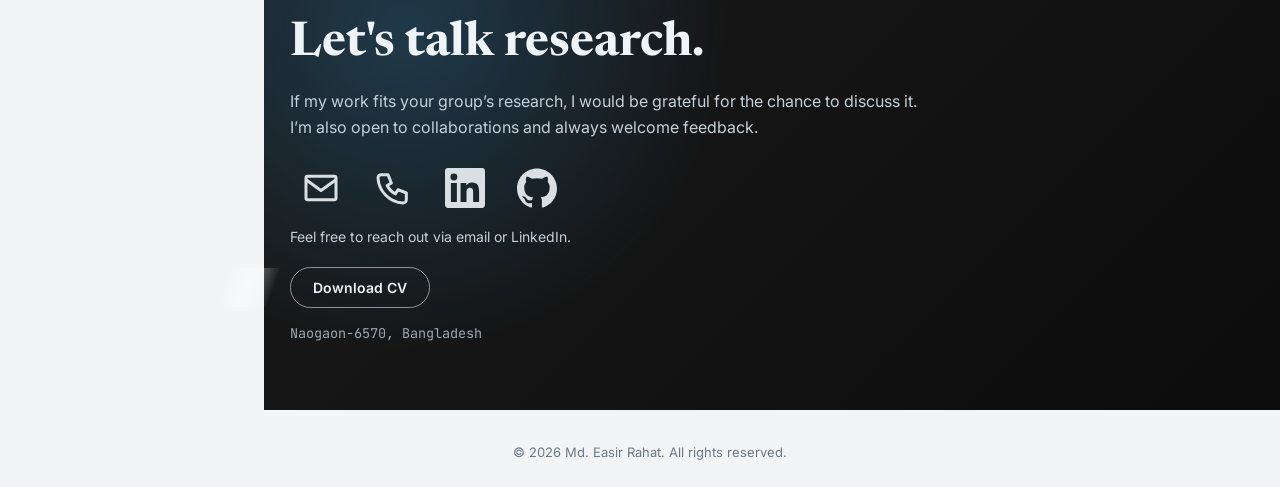
==== commit 4e8833fe: "Update index.html" ====
--- a/index.html
+++ b/index.html
@@ -255,7 +255,7 @@
     <div class="wrap contact-wrap">
       <p class="eyebrow">Get in Touch</p>
       <h2 class="contact-headline">Let's talk research.</h2>
-      <p class="about-copy">I'm always happy to discuss potential PhD positions, research collaborations, or AI/ML and automation problems over email.</p>
+      <p class="about-copy">If my work fits your group’s research, I would be grateful for the chance to discuss it. I’m also open to collaborations and always welcome feedback.</p>
       <div class="contact-icons" data-socials>
         <a href="mailto:easirrahat17@gmail.com">Email</a>
         <a href="https://www.linkedin.com/in/easir-ruet" target="_blank" rel="noopener">LinkedIn</a>
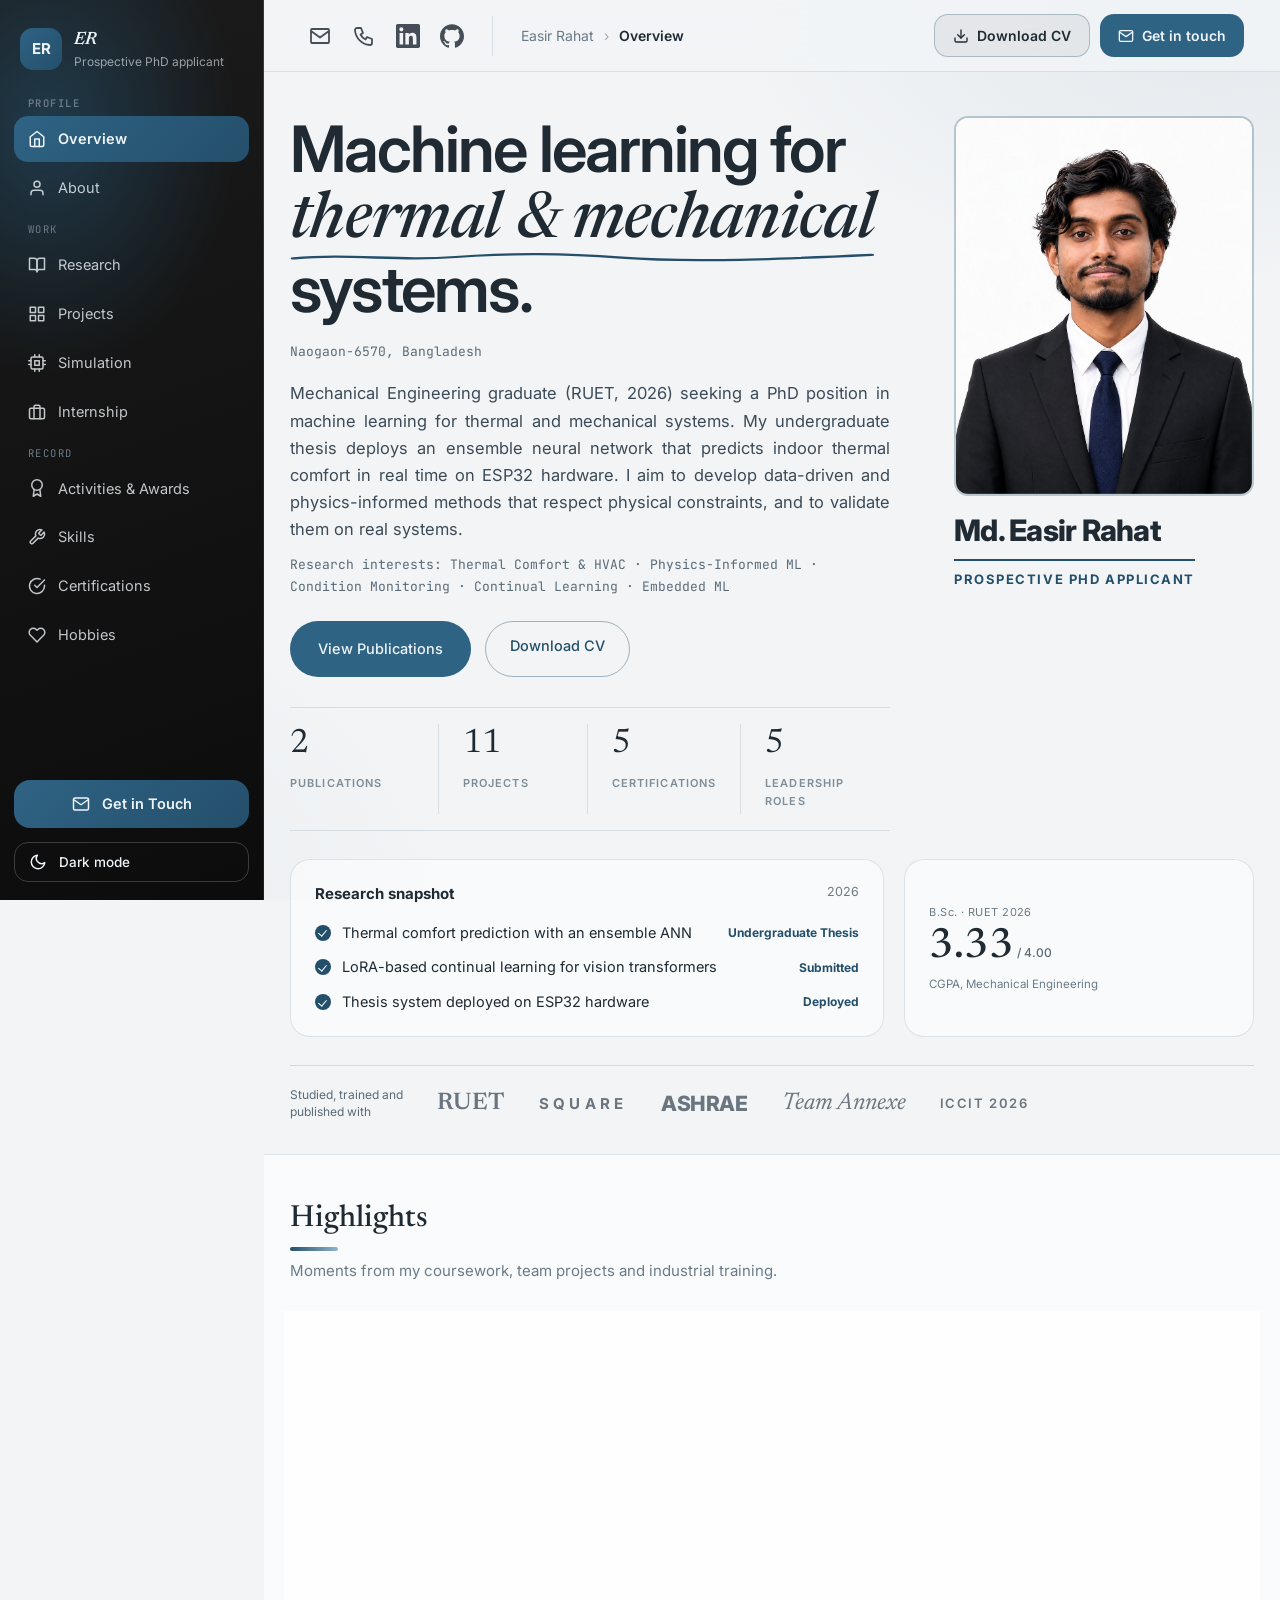
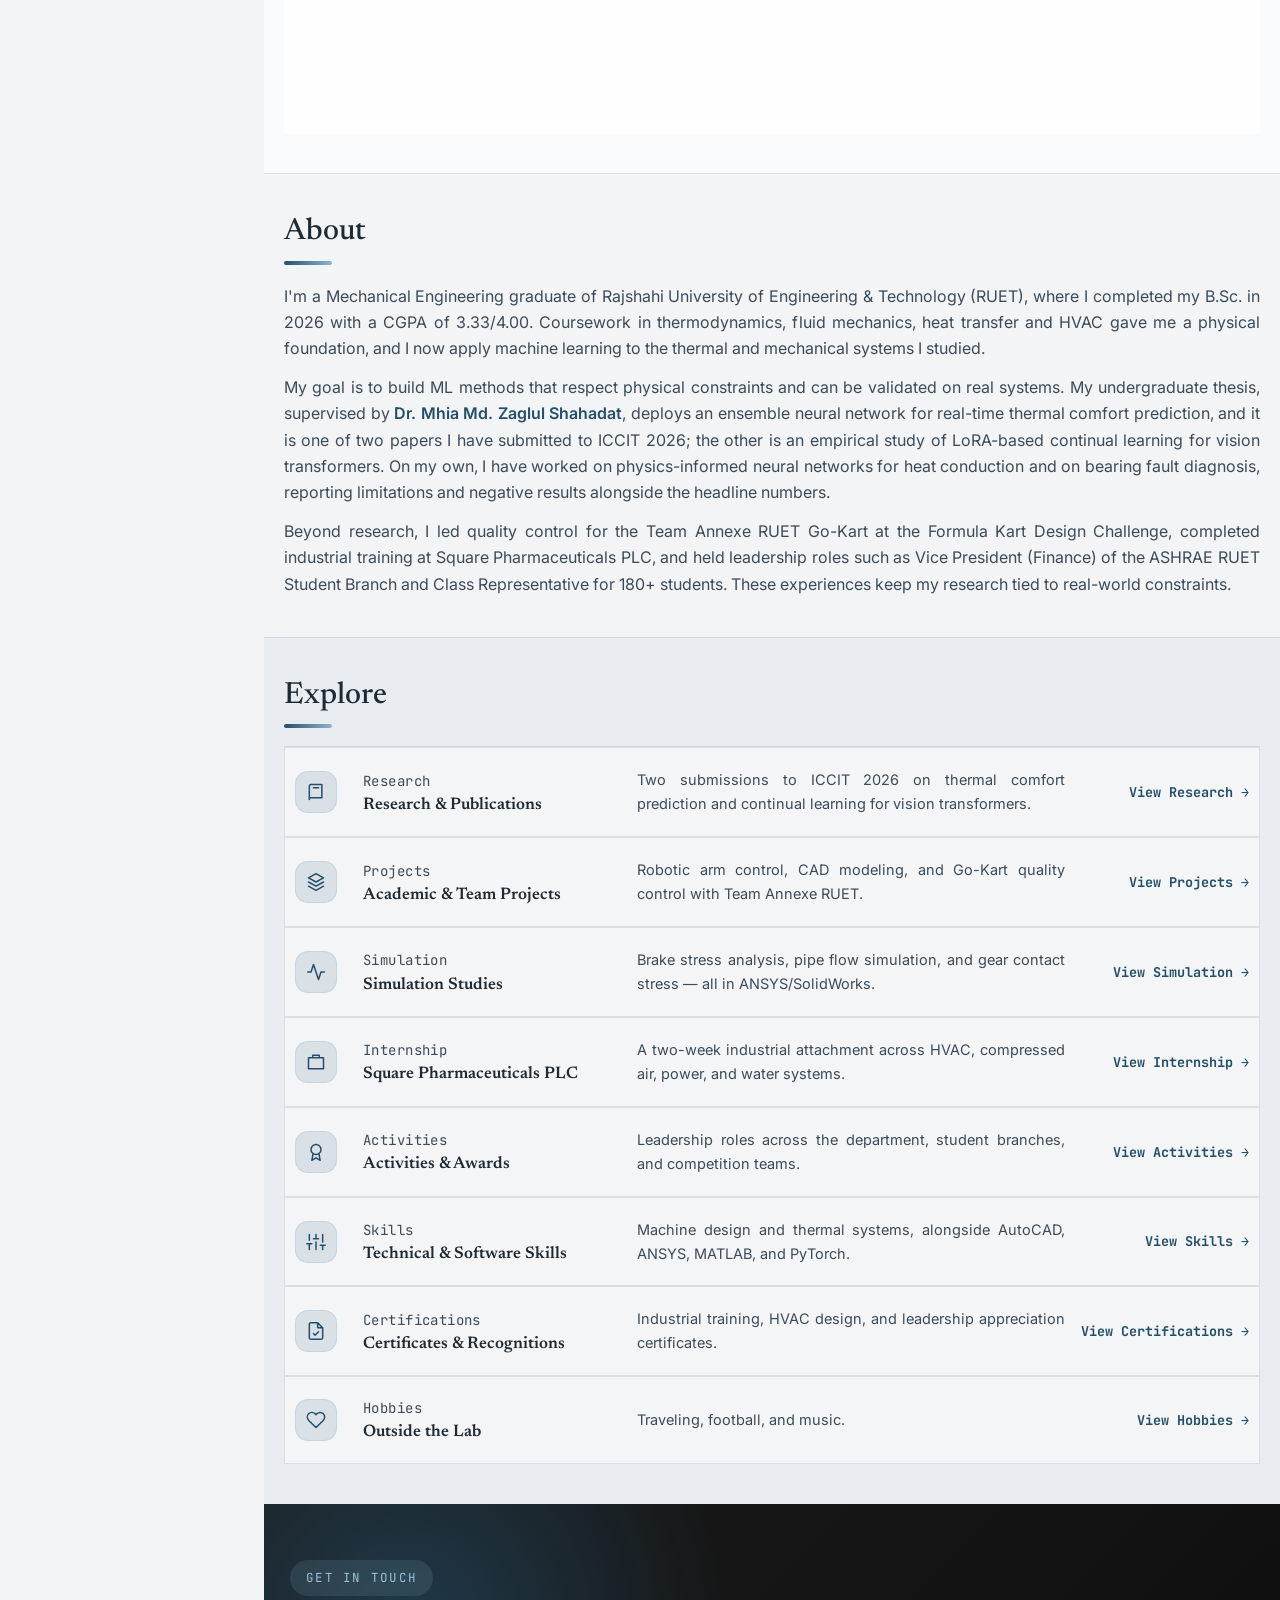
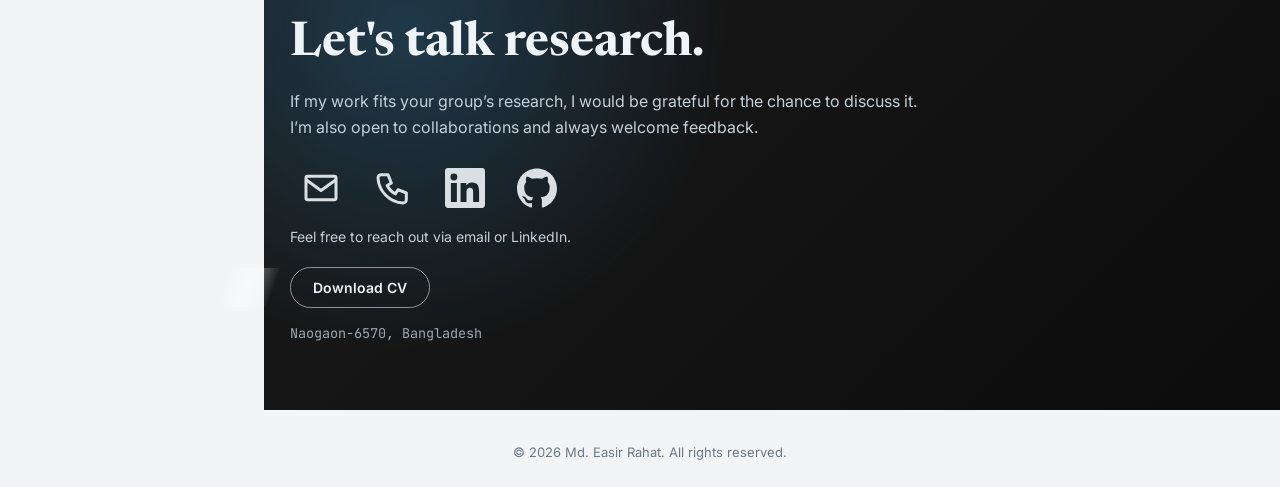
==== commit a8183153: "Update index.html" ====
--- a/index.html
+++ b/index.html
@@ -91,7 +91,7 @@
       <div class="info-card">
         <div class="ic-head"><strong>Research snapshot</strong><span>2026</span></div>
         <ul>
-          <li><i class="ck"></i>Thermal comfort prediction with an ensemble ANN <em>Submitted</em></li>
+          <li><i class="ck"></i>Thermal comfort prediction with an ensemble ANN <em>Undergraduate Thesis</em></li>
           <li><i class="ck"></i>LoRA-based continual learning for vision transformers <em>Submitted</em></li>
           <li><i class="ck"></i>Thesis system deployed on ESP32 hardware <em>Deployed</em></li>
         </ul>
--- a/styles.css
+++ b/styles.css
@@ -1585,3 +1585,61 @@
     -webkit-backdrop-filter: none; backdrop-filter: none; border-color: rgba(238, 244, 247, 0.08);
   }
 }
+
+/* ==========================================================================
+   PROJECTS: tidy, even cards (image on a fixed frame, text aligned, buttons in one row)
+   ========================================================================== */
+.project-grid { gap: 28px; align-items: stretch; }
+.project-card { border-top: var(--hairline) solid var(--glass-border); border-radius: 16px; box-shadow: none; }
+.project-card:hover { transform: none; border-color: var(--tint-line); }
+.project-card .project-media { aspect-ratio: 16 / 9; overflow: hidden; background: var(--surface-2); }
+.project-card .project-media img { width: 100%; height: 100%; object-fit: cover; }
+.project-card > .project-media, .project-card > .carousel { margin: 0 0 18px; }
+.project-card .card-eyebrow { font-size: 11.5px; letter-spacing: 0.04em; }
+.project-card > h3 { font-size: 1.2rem; line-height: 1.3; }
+.project-card > p { font-size: 14.5px; line-height: 1.65; text-align: left; hyphens: manual; -webkit-hyphens: manual; }
+.project-card :is(div, p, span):has(> .btn, > .pill-link) { display: flex; flex-wrap: wrap; gap: 10px; align-items: center; margin-top: 16px; }
+.project-card .btn, .project-card .pill-link { padding: 9px 18px; font-size: 13.5px; font-weight: 500; }
+html[data-theme="light"] .project-card .btn-outline,
+html[data-theme="light"] .project-card .pill-link:not(.pill-primary) { color: #244F6B; border: 1px solid rgba(36, 79, 107, 0.35); background: transparent; }
+html[data-theme="light"] .project-card .btn-outline:hover { background: rgba(36, 79, 107, 0.08); }
+
+/* Wide card: image on the left, all text on the right (works for a single image or a carousel) */
+@media (min-width: 900px) {
+  .project-card-wide { display: grid; grid-template-columns: minmax(0, 1.1fr) minmax(0, 1fr); column-gap: 28px; align-content: start; padding: 0 0 24px; }
+  .project-card-wide > .project-media, .project-card-wide > .carousel { grid-column: 1; grid-row: 1 / span 12; margin: 0; height: 100%; min-height: 320px; aspect-ratio: auto; }
+  .project-card-wide > .project-media img { object-fit: contain; background: #0E1020; }
+  .project-card-wide > :not(.project-media):not(.carousel) { grid-column: 2; margin-left: 0; margin-right: 24px; }
+  .project-card-wide > .card-eyebrow { margin-top: 24px; }
+}
+@media (max-width: 899px) { .project-card-wide { display: flex; flex-direction: column; } }
+
+/* ==========================================================================
+   FULL-WIDTH TEXT: paragraphs use the whole content width on every page
+   (Internship, Research, Projects, Activities, Skills, etc.), not a narrow column on the left.
+   ========================================================================== */
+main .internship-narrative, main .research-quote, main .pub-desc, main .pub-head h3,
+main .timeline-body p, main .project-details p, main .page-hero-desc, main .about-copy,
+main blockquote, main .section p, main .wrap > p {
+  max-width: none;
+}
+#contact .about-copy, #contact .contact-note, #contact .contact-detail { max-width: 640px; }
+
+/* Carousels: same frame size across cards, and a sensible height on the Internship page */
+.project-card:not(.project-card-wide) > .carousel { aspect-ratio: 16 / 9; height: auto; }
+.section > .wrap > .carousel { aspect-ratio: 21 / 9; height: auto; margin-top: 24px; border-radius: 14px; overflow: hidden; }
+@media (max-width: 767px) { .section > .wrap > .carousel { aspect-ratio: 4 / 3; } }
+
+/* Activities: text on the left, photos on the right, so the card fills its width */
+.timeline > li { padding-bottom: 22px; }
+.timeline-body { padding: 18px 22px; box-shadow: none; }
+@media (min-width: 900px) {
+  .timeline-body:has(> .carousel) { display: grid; grid-template-columns: minmax(0, 1fr) minmax(0, 400px); column-gap: 32px; align-items: center; }
+  .timeline-body:has(> .carousel) > h3 { grid-column: 1; grid-row: 1; align-self: end; margin-bottom: 8px; }
+  .timeline-body:has(> .carousel) > p { grid-column: 1; grid-row: 2; align-self: start; }
+  .timeline-body:has(> .carousel) > .carousel { grid-column: 2; grid-row: 1 / span 2; width: 100%; max-width: none; margin: 0; aspect-ratio: 16 / 10; }
+}
+
+/* Profile photo: a light border around the frame */
+.portrait-frame { border: 2px solid rgba(36, 79, 107, 0.28) !important; }
+html[data-theme="dark"] .portrait-frame { border-color: rgba(238, 244, 247, 0.30) !important; }
